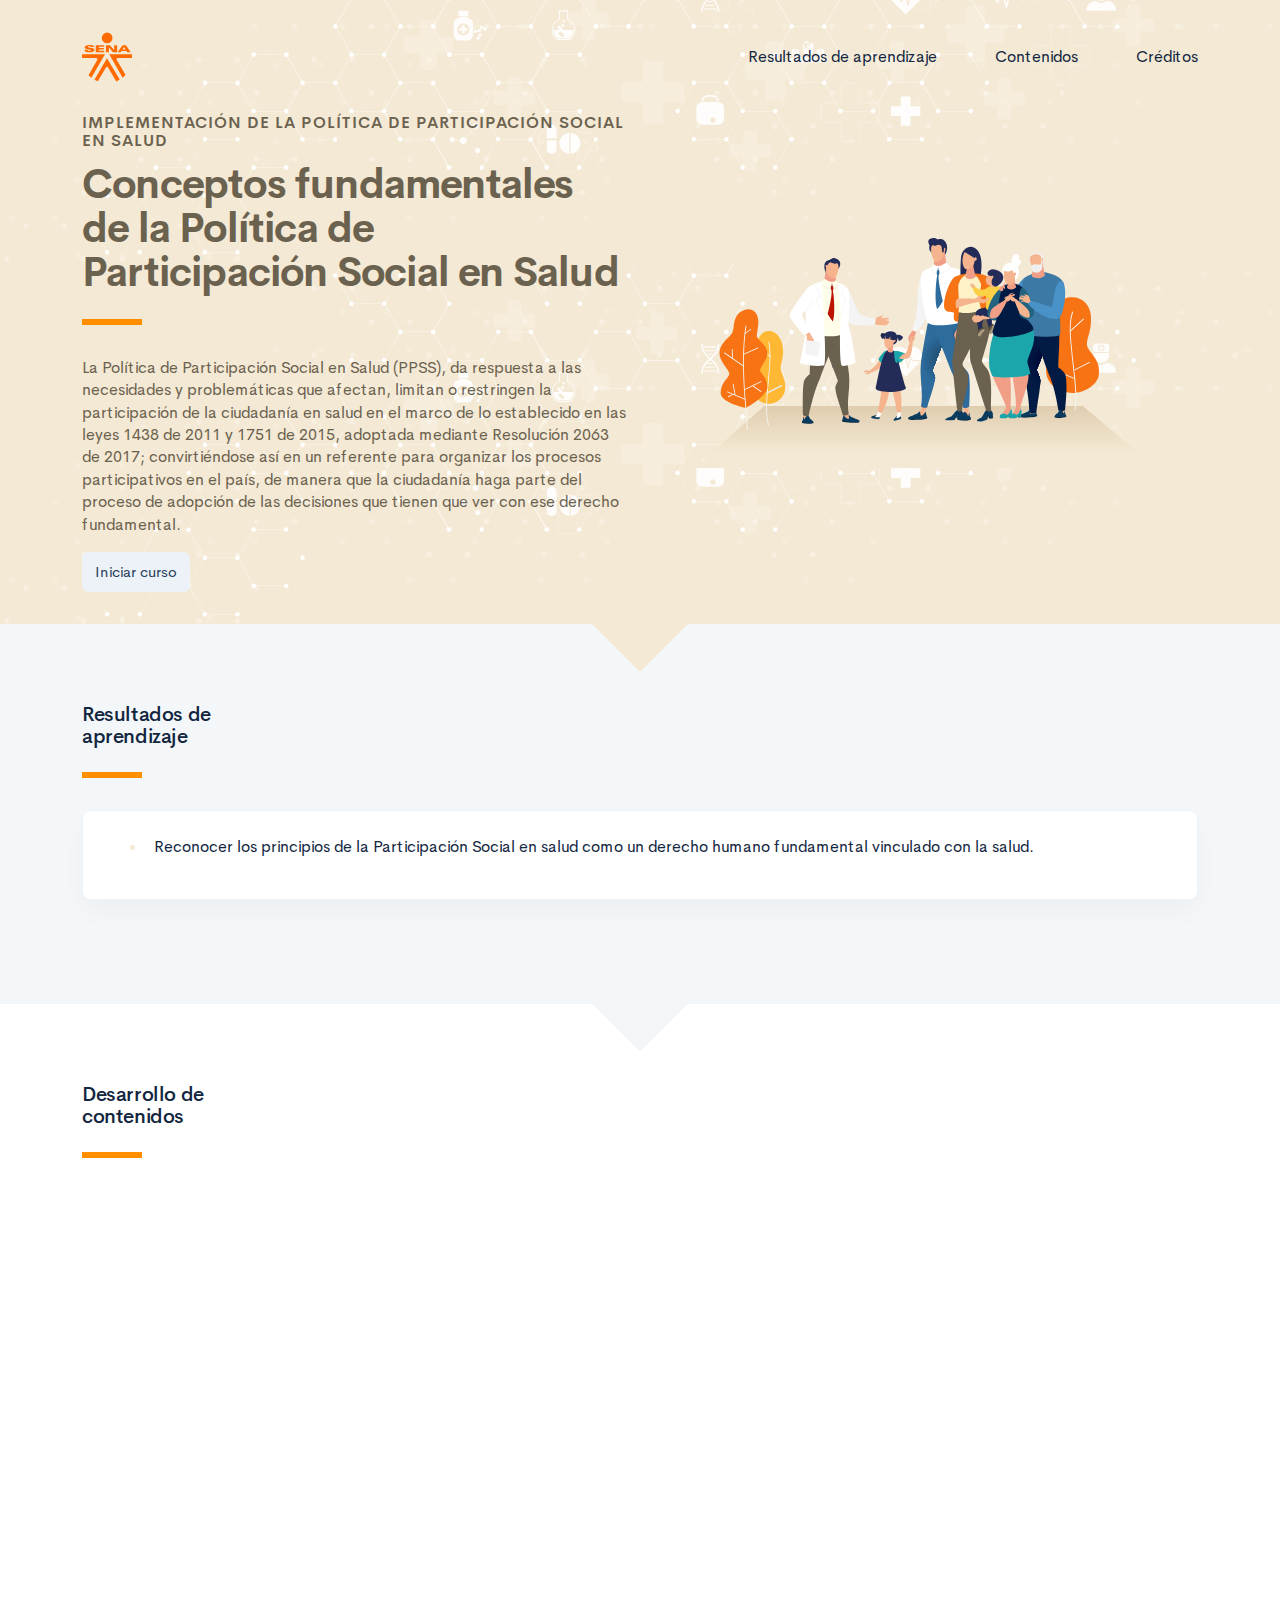
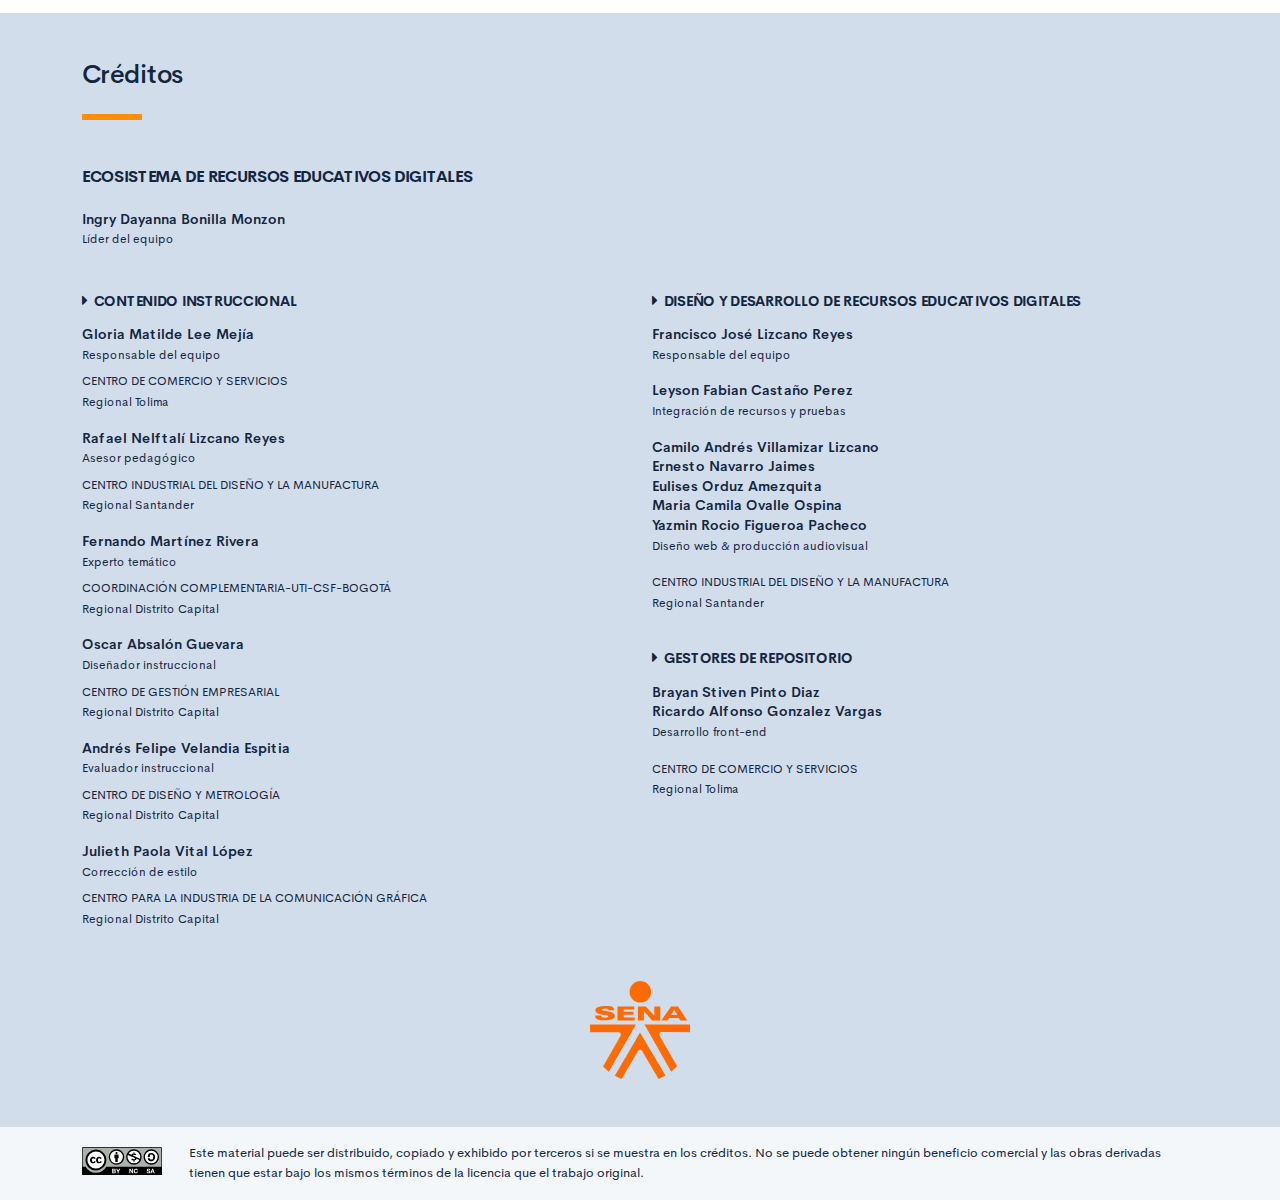
==== public/index.html @ 64b69bae "Se realiza el cargue completo del recurso" ====
<!DOCTYPE html>
<html lang="es">
    <head>
        <meta charset="UTF-8">
        <meta name="viewport" content="width=device-width, user-scalable=no, initial-scale=1.0, maximum-scale=1.0, minimum-scale=1.0">
        <title>Conceptos fundamentales de la Política de Participación Social en Salud</title>
        <meta meta name="description" content="La Política de Participación Social en Salud (PPSS), da respuesta a las necesidades y problemáticas que afectan, limitan o restringen la participación de la ciudadanía en salud en el marco de lo establecido en las leyes 1438 de 2011 y 1751 de 2015, adoptada mediante Resolución 2063 de 2017; convirtiéndose así en un referente para organizar los procesos participativos en el país, de manera que la ciudadanía haga parte del proceso de adopción de las decisiones que tienen que ver con ese derecho fundamental.">
        <link rel="icon" type="image/svg+xml" href="assets/images/logos/senaLogo.svg">
        <link rel="stylesheet" href="assets/fonts/feather/feather.css">
        <link rel="stylesheet" href="assets/fonts/fontawesome/css/font-awesome.css">
        <link href="assets/css/fancybox.css" rel="stylesheet">
        <link href="assets/css/animate.css" rel="stylesheet">
        <link rel="stylesheet" href="assets/css/main.css">
    </head>
    <body class="theme-dark page-header-textura" id="page-home">
        <header class="curso-presentacion page-header" id="CursoPresentacion">
            <div class="page-textura">
                <div class="container">
                    <div class="curso-topbar justify-content-center justify-content-md-between"><a class="curso-topbar__logo"><svg xmlns="http://www.w3.org/2000/svg" width="168.273" height="164.177" viewBox="0 0 168.273 164.177">
                                <path id="SENA_LOGO" data-name="SENA LOGO" d="M85.349,1a18.09,18.09,0,1,0,18.09,18.09h0A18.1,18.1,0,0,0,85.349,1ZM25.617,42.983a33.722,33.722,0,0,0-9.386,1.024,11.156,11.156,0,0,0-5.12,2.56A5.346,5.346,0,0,0,10.086,52.2c.683,1.707,2.56,2.9,4.608,3.584,4.437,1.536,9.386,1.877,13.994,2.731a5.1,5.1,0,0,1,2.389,1.024,1.369,1.369,0,0,1-.683,2.048,9.146,9.146,0,0,1-5.291.683A8.354,8.354,0,0,1,20.5,61.244a1.962,1.962,0,0,1-.853-2.389H9.233A7.663,7.663,0,0,0,10.6,63.463a7.59,7.59,0,0,0,4.267,2.389A28.541,28.541,0,0,0,23.4,66.876,52.426,52.426,0,0,0,35,66.023a11.043,11.043,0,0,0,5.8-2.9,5.358,5.358,0,0,0-1.365-8.533,21.267,21.267,0,0,0-5.8-2.048c-3.072-.683-5.973-1.024-9.045-1.536a9.114,9.114,0,0,1-3.072-.853,1.226,1.226,0,0,1,0-2.219,9.369,9.369,0,0,1,4.437-.683,10.554,10.554,0,0,1,4.608.853A1.877,1.877,0,0,1,31.59,49.81h9.9a5.669,5.669,0,0,0-1.195-3.584A8.875,8.875,0,0,0,35.515,43.5c-3.584-.341-6.827-.512-9.9-.512Zm21.333.683V67.217H75.792V62.1H57.531V57.489H73.744V52.54H57.531V48.786H75.109v-5.12Zm47.615,0H81.253V67.217H91.322V51.346l13.824,15.872h13.824V43.666H108.9v15.7Zm42.495,0L120.676,67.217h10.581l2.56-4.267H150.2l2.389,4.267h11.776l-15.53-23.551ZM142.35,49.3l5.12,8.533h-10.41ZM.7,74.044l.171,12.8L49,86.673c2.389.512,3.925,2.048,3.413,5.8l-29.7,51.711,9.557,9.045L78.01,74.044Zm91.646,0L137.4,152.89l9.9-8.874L117.433,92.3c-.512-3.584.853-5.291,3.413-5.8l48.127.171V74.044ZM84.837,87.185,42.512,159.546l11.264,5.461,28.159-47.615a4.283,4.283,0,0,1,2.9-1.195,4.681,4.681,0,0,1,3.072,1.195l28.159,47.786,11.605-5.973Z" transform="translate(-0.7 -1)" fill="#FF6B00" />
                            </svg>
                        </a><a class="curso-topbar__menubar collapsed btn-menu-responsive d-none" data-toggle="collapse" href="#curso-topbar__nav" aria-expanded="false"><span></span><span></span><span></span></a>
                        <nav class="curso-topbar__nav collapse show d-none d-md-block" id="curso-topbar__nav">
                            <ul class="curso-topbar__list">
                                <li class="curso-topbar__item"><a class="curso-topbar__link" href="#ResultadosAprendizaje"><span class="text-color-dark">Resultados de aprendizaje</span></a></li>
                                <li class="curso-topbar__item"><a class="curso-topbar__link" href="#IndiceTematico"><span class="text-color-dark">Contenidos</span></a></li>
                                <li class="curso-topbar__item"><a class="curso-topbar__link" href="#Creditos"><span class="text-color-dark">Créditos</span></a></li>
                            </ul>
                        </nav>
                    </div>
                    <!--include includes/page-home_header.pug                -->
                    <div class="curso-portada">
                        <div class="row align-items-center">
                            <div class="col-12 col-lg-6">
                                <h3 class="curso-subtitulo" id="curso-titulo-componente">Implementación de la Política de Participación Social en Salud</h3>
                                <h1 class="curso-titulo" id="curso-titulo-tema">Conceptos fundamentales de la Política de Participación Social en Salud</h1>
                                <div class="brand-line-primary"></div>
                                <p class="curso-descripcion">La Política de Participación Social en Salud (PPSS), da respuesta a las necesidades y problemáticas que afectan, limitan o restringen la participación de la ciudadanía en salud en el marco de lo establecido en las leyes 1438 de 2011 y 1751 de 2015, adoptada mediante Resolución 2063 de 2017; convirtiéndose así en un referente para organizar los procesos participativos en el país, de manera que la ciudadanía haga parte del proceso de adopción de las decisiones que tienen que ver con ese derecho fundamental.</p><a class="curso-btn-iniciar btn btn-light" href="main.html"><span>Iniciar curso</span></a>
                            </div>
                            <div class="col-12 col-lg-6 text-center">
                                <div class="d-none d-lg-block"><img class="curso-imagen" src="assets/images/header/header_media.svg" /></div>
                            </div>
                        </div>
                    </div>
                </div>
            </div>
        </header>
        <section class="curso-resultados section bg-base-light" id="ResultadosAprendizaje">
            <div class="container">
                <h2> Resultados de <br>aprendizaje</h2>
                <div class="brand-line-primary"></div>
                <div class="card resultado-item">
                    <div class="card-body">
                        <ul class="bg-color-dark">
                            <li> <span>Reconocer los principios de la Participación Social en salud como un derecho humano fundamental vinculado con la salud.</span></li>
                        </ul>
                    </div>
                </div>
            </div>
        </section>
        <section class="curso-indice-tematico section" id="IndiceTematico">
            <div class="container">
                <h2>Desarrollo de <br>contenidos</h2>
                <div class="brand-line-primary"></div>
                <div class="row justify-content-center">
                    <div class="col-12 col-sm-10">
                        <div class="card wow flipInX" data-wow-delay=".4s">
                            <div class="card-body">
                                <ul class="list-group list-group-flush list my-n3 nav-temas">
                                    <li class="list-group-item nav-tema-item">
                                        <div class="row align-items-center">
                                            <div class="col-auto">
                                                <div class="avatar avatar-sm"><span class="nav-tema-item__icon avatar-title font-size-lg bg-secondary-soft rounded-circle text-primary font-weight-bold"> <i class="fa fa-play"></i></span></div>
                                            </div>
                                            <div class="col ml-n2"><span class="nav-tema-item__titulo"> <a href="main.html#page/introduccion/">Introducción</a></span></div>
                                            <div class="col-auto"> <a class="btn btn-light nav-tema-item__btn" href="main.html#page/introduccion/">Ver más</a></div>
                                        </div>
                                    </li>
                                    <li class="list-group-item nav-tema-item">
                                        <div class="row align-items-center">
                                            <div class="col-auto">
                                                <div class="avatar avatar-sm"><span class="nav-tema-item__icon avatar-title font-size-lg bg-secondary-soft rounded-circle text-primary font-weight-bold">2</span></div>
                                            </div>
                                            <div class="col ml-n2"><span class="nav-tema-item__titulo"> <a href="main.html#page/antecedentes/">Antecedentes</a></span></div>
                                            <div class="col-auto"> <a class="btn btn-light nav-tema-item__btn" href="main.html#page/antecedentes/">Ver más</a></div>
                                        </div>
                                    </li>
                                    <li class="list-group-item nav-tema-item">
                                        <div class="row align-items-center">
                                            <div class="col-auto">
                                                <div class="avatar avatar-sm"><span class="nav-tema-item__icon avatar-title font-size-lg bg-secondary-soft rounded-circle text-primary font-weight-bold">3</span></div>
                                            </div>
                                            <div class="col ml-n2"><span class="nav-tema-item__titulo"> <a href="main.html#page/normatividad/">Normatividad</a></span></div>
                                            <div class="col-auto"> <a class="btn btn-light nav-tema-item__btn" href="main.html#page/normatividad/">Ver más</a></div>
                                        </div>
                                    </li>
                                    <li class="list-group-item nav-tema-item">
                                        <div class="row align-items-center">
                                            <div class="col-auto">
                                                <div class="avatar avatar-sm"><span class="nav-tema-item__icon avatar-title font-size-lg bg-secondary-soft rounded-circle text-primary font-weight-bold">4</span></div>
                                            </div>
                                            <div class="col ml-n2"><span class="nav-tema-item__titulo"> <a href="main.html#page/marcoestrategico/">Marco estratégico</a></span></div>
                                            <div class="col-auto"> <a class="btn btn-light nav-tema-item__btn" href="main.html#page/marcoestrategico/">Ver más</a></div>
                                        </div>
                                    </li>
                                </ul>
                            </div>
                        </div>
                    </div>
                </div>
            </div>
        </section>
        <footer class="footer" id="Creditos">
            <div class="container">
                <h1>Créditos </h1>
                <div class="brand-line-primary"></div>
                <div class="row">
                    <div class="col-12 col-md-5">
                        <h3 class="footer-subtitulo mb-4">ECOSISTEMA DE RECURSOS EDUCATIVOS DIGITALES </h3>
                        <p class="footer-texto mb-2"><strong>Ingry Dayanna Bonilla Monzon </strong><br /> <span class="text-small">Líder del equipo</span></p>
                    </div>
                </div>
                <div class="row mt-5">
                    <div class="col-12 col-md-6">
                        <h4 class="footer-subtitulo-2 mt-0">
                            <div class="fa fa-caret-right mr-2"></div>Contenido Instruccional
                        </h4>
                        <p class="footer-texto mb-2"><strong>Gloria Matilde Lee Mejía </strong><br /> <span class="text-small">Responsable del equipo</span></p>
                        <p class="footer-texto"><span class="text-small text-uppercase">Centro de Comercio y Servicios</span><br /><span class="text-small">Regional Tolima</span></p>
                        <p class="footer-texto mb-2"><strong>Rafael Nelftalí Lizcano Reyes</strong><br /> <span class="text-small">Asesor pedagógico<br /></span></p>
                        <p class="footer-texto"><span class="text-small text-uppercase">CENTRO INDUSTRIAL DEL DISEÑO Y LA MANUFACTURA </span><br /><span class="text-small">Regional Santander </span></p>
                        <p class="footer-texto mb-2"><strong>Fernando Martínez Rivera</strong><br /><span class="text-small">Experto temático<br /></span></p>
                        <p class="footer-texto"><span class="text-small text-uppercase">Coordinación Complementaria-UTI-CSF-Bogotá</span><br /><span class="text-small">Regional Distrito Capital</span></p>
                        <p class="footer-texto mb-2"><strong>Oscar Absalón Guevara</strong><br /> <span class="text-small">Diseñador instruccional<br /></span></p>
                        <p class="footer-texto"><span class="text-small text-uppercase">Centro de Gestión Empresarial</span><br /><span class="text-small">Regional Distrito Capital</span></p>
                        <p class="footer-texto mb-2"><strong>Andrés Felipe Velandia Espitia</strong><br /> <span class="text-small">Evaluador instruccional<br /></span></p>
                        <p class="footer-texto"><span class="text-small text-uppercase">Centro de Diseño y Metrología</span><br /><span class="text-small">Regional Distrito Capital</span></p>
                        <p class="footer-texto mb-2"><strong>Julieth Paola Vital López</strong><br /> <span class="text-small">Corrección de estilo<br /></span></p>
                        <p class="footer-texto"><span class="text-small text-uppercase">Centro para la Industria de la Comunicación Gráfica</span><br /><span class="text-small">Regional Distrito Capital </span></p>
                    </div>
                    <div class="col-12 col-md-6">
                        <h4 class="footer-subtitulo-2 mt-0">
                            <div class="fa fa-caret-right mr-2"></div>Diseño y desarrollo de recursos educativos digitales
                        </h4>
                        <p class="footer-texto"><strong>Francisco José Lizcano Reyes </strong><br /> <span class="text-small">Responsable del equipo<br /></span></p>
                        <p class="footer-texto"><strong>Leyson Fabian Castaño Perez</strong><br /> <span class="text-small">Integración de recursos y pruebas<br /></span></p>
                        <p class="footer-texto"> <strong>Camilo Andrés Villamizar Lizcano</strong><br />
                            <strong>Ernesto Navarro Jaimes</strong><br />
                            <strong>Eulises Orduz Amezquita</strong><br />
                            <strong>Maria Camila Ovalle Ospina </strong><br />
                            <strong>Yazmin Rocio Figueroa Pacheco</strong><br /><span class="text-small">Diseño web & producción audiovisual<br /></span></p>
                        <p class="footer-texto"><span class="text-small text-uppercase">CENTRO INDUSTRIAL DEL DISEÑO Y LA MANUFACTURA </span><br /><span class="text-small">Regional Santander</span></p>
                        <h4 class="footer-subtitulo-2 mt-5">
                            <div class="fa fa-caret-right mr-2"></div>Gestores de repositorio
                        </h4>
                        <p class="footer-texto"><strong>Brayan Stiven Pinto Diaz </strong><br />
                            <strong>Ricardo Alfonso Gonzalez Vargas </strong><br /> <span class="text-small">Desarrollo front-end<br /></span></p>
                        <p class="footer-texto"><span class="text-small text-uppercase">Centro de comercio y servicios </span><br /><span class="text-small">Regional Tolima</span></p>
                    </div>
                </div>
                <div class="row justify-content-center align-items-center mt-5"><img src="assets/images/logos/senaLogo.svg" style="max-width:100px" /></div>
            </div>
        </footer>
        <section id="cc">
            <div class="container">
                <div class="d-flex flex-column flex-sm-row"><span class="pr-3"><i class="icon cc"></i></span><span>Este material puede ser distribuido, copiado y exhibido por terceros si se muestra en los créditos. No se puede obtener ningún beneficio comercial y las obras derivadas tienen que estar bajo los mismos términos de la licencia que el trabajo original.</span></div>
            </div>
        </section>
        <script src="assets/js/vendor.js"></script>
        <script src="assets/js/global.js"> </script>
        <script src="assets/js/pages.js"></script>
    </body>
</html>
---- public/assets/fonts/feather/feather.css ----
@font-face {
  font-family: 'Feather';
  src:
    url('fonts/Feather.ttf?sdxovp') format('truetype'),
    url('fonts/Feather.woff?sdxovp') format('woff'),
    url('fonts/Feather.svg?sdxovp#Feather') format('svg');
  font-weight: normal;
  font-style: normal;
}

.fe {
  /* use !important to prevent issues with browser extensions that change fonts */
  font-family: 'Feather' !important;
  speak: none;
  font-style: normal;
  font-weight: normal;
  font-variant: normal;
  text-transform: none;
  line-height: 1;

  /* Better Font Rendering =========== */
  -webkit-font-smoothing: antialiased;
  -moz-osx-font-smoothing: grayscale;
}

.fe-activity:before {
  content: "\e900";
}
.fe-airplay:before {
  content: "\e901";
}
.fe-alert-circle:before {
  content: "\e902";
}
.fe-alert-octagon:before {
  content: "\e903";
}
.fe-alert-triangle:before {
  content: "\e904";
}
.fe-align-center:before {
  content: "\e905";
}
.fe-align-justify:before {
  content: "\e906";
}
.fe-align-left:before {
  content: "\e907";
}
.fe-align-right:before {
  content: "\e908";
}
.fe-anchor:before {
  content: "\e909";
}
.fe-aperture:before {
  content: "\e90a";
}
.fe-archive:before {
  content: "\e90b";
}
.fe-arrow-down:before {
  content: "\e90c";
}
.fe-arrow-down-circle:before {
  content: "\e90d";
}
.fe-arrow-down-left:before {
  content: "\e90e";
}
.fe-arrow-down-right:before {
  content: "\e90f";
}
.fe-arrow-left:before {
  content: "\e910";
}
.fe-arrow-left-circle:before {
  content: "\e911";
}
.fe-arrow-right:before {
  content: "\e912";
}
.fe-arrow-right-circle:before {
  content: "\e913";
}
.fe-arrow-up:before {
  content: "\e914";
}
.fe-arrow-up-circle:before {
  content: "\e915";
}
.fe-arrow-up-left:before {
  content: "\e916";
}
.fe-arrow-up-right:before {
  content: "\e917";
}
.fe-at-sign:before {
  content: "\e918";
}
.fe-award:before {
  content: "\e919";
}
.fe-bar-chart:before {
  content: "\e91a";
}
.fe-bar-chart-2:before {
  content: "\e91b";
}
.fe-battery:before {
  content: "\e91c";
}
.fe-battery-charging:before {
  content: "\e91d";
}
.fe-bell:before {
  content: "\e91e";
}
.fe-bell-off:before {
  content: "\e91f";
}
.fe-bluetooth:before {
  content: "\e920";
}
.fe-bold:before {
  content: "\e921";
}
.fe-book:before {
  content: "\e922";
}
.fe-book-open:before {
  content: "\e923";
}
.fe-bookmark:before {
  content: "\e924";
}
.fe-box:before {
  content: "\e925";
}
.fe-briefcase:before {
  content: "\e926";
}
.fe-calendar:before {
  content: "\e927";
}
.fe-camera:before {
  content: "\e928";
}
.fe-camera-off:before {
  content: "\e929";
}
.fe-cast:before {
  content: "\e92a";
}
.fe-check:before {
  content: "\e92b";
}
.fe-check-circle:before {
  content: "\e92c";
}
.fe-check-square:before {
  content: "\e92d";
}
.fe-chevron-down:before {
  content: "\e92e";
}
.fe-chevron-left:before {
  content: "\e92f";
}
.fe-chevron-right:before {
  content: "\e930";
}
.fe-chevron-up:before {
  content: "\e931";
}
.fe-chevrons-down:before {
  content: "\e932";
}
.fe-chevrons-left:before {
  content: "\e933";
}
.fe-chevrons-right:before {
  content: "\e934";
}
.fe-chevrons-up:before {
  content: "\e935";
}
.fe-chrome:before {
  content: "\e936";
}
.fe-circle:before {
  content: "\e937";
}
.fe-clipboard:before {
  content: "\e938";
}
.fe-clock:before {
  content: "\e939";
}
.fe-cloud:before {
  content: "\e93a";
}
.fe-cloud-drizzle:before {
  content: "\e93b";
}
.fe-cloud-lightning:before {
  content: "\e93c";
}
.fe-cloud-off:before {
  content: "\e93d";
}
.fe-cloud-rain:before {
  content: "\e93e";
}
.fe-cloud-snow:before {
  content: "\e93f";
}
.fe-code:before {
  content: "\e940";
}
.fe-codepen:before {
  content: "\e941";
}
.fe-command:before {
  content: "\e942";
}
.fe-compass:before {
  content: "\e943";
}
.fe-copy:before {
  content: "\e944";
}
.fe-corner-down-left:before {
  content: "\e945";
}
.fe-corner-down-right:before {
  content: "\e946";
}
.fe-corner-left-down:before {
  content: "\e947";
}
.fe-corner-left-up:before {
  content: "\e948";
}
.fe-corner-right-down:before {
  content: "\e949";
}
.fe-corner-right-up:before {
  content: "\e94a";
}
.fe-corner-up-left:before {
  content: "\e94b";
}
.fe-corner-up-right:before {
  content: "\e94c";
}
.fe-cpu:before {
  content: "\e94d";
}
.fe-credit-card:before {
  content: "\e94e";
}
.fe-crop:before {
  content: "\e94f";
}
.fe-crosshair:before {
  content: "\e950";
}
.fe-database:before {
  content: "\e951";
}
.fe-delete:before {
  content: "\e952";
}
.fe-disc:before {
  content: "\e953";
}
.fe-dollar-sign:before {
  content: "\e954";
}
.fe-download:before {
  content: "\e955";
}
.fe-download-cloud:before {
  content: "\e956";
}
.fe-droplet:before {
  content: "\e957";
}
.fe-edit:before {
  content: "\e958";
}
.fe-edit-2:before {
  content: "\e959";
}
.fe-edit-3:before {
  content: "\e95a";
}
.fe-external-link:before {
  content: "\e95b";
}
.fe-eye:before {
  content: "\e95c";
}
.fe-eye-off:before {
  content: "\e95d";
}
.fe-facebook:before {
  content: "\e95e";
}
.fe-fast-forward:before {
  content: "\e95f";
}
.fe-feather:before {
  content: "\e960";
}
.fe-file:before {
  content: "\e961";
}
.fe-file-minus:before {
  content: "\e962";
}
.fe-file-plus:before {
  content: "\e963";
}
.fe-file-text:before {
  content: "\e964";
}
.fe-film:before {
  content: "\e965";
}
.fe-filter:before {
  content: "\e966";
}
.fe-flag:before {
  content: "\e967";
}
.fe-folder:before {
  content: "\e968";
}
.fe-folder-minus:before {
  content: "\e969";
}
.fe-folder-plus:before {
  content: "\e96a";
}
.fe-gift:before {
  content: "\e96b";
}
.fe-git-branch:before {
  content: "\e96c";
}
.fe-git-commit:before {
  content: "\e96d";
}
.fe-git-merge:before {
  content: "\e96e";
}
.fe-git-pull-request:before {
  content: "\e96f";
}
.fe-github:before {
  content: "\e970";
}
.fe-gitlab:before {
  content: "\e971";
}
.fe-globe:before {
  content: "\e972";
}
.fe-grid:before {
  content: "\e973";
}
.fe-hard-drive:before {
  content: "\e974";
}
.fe-hash:before {
  content: "\e975";
}
.fe-headphones:before {
  content: "\e976";
}
.fe-heart:before {
  content: "\e977";
}
.fe-help-circle:before {
  content: "\e978";
}
.fe-home:before {
  content: "\e979";
}
.fe-image:before {
  content: "\e97a";
}
.fe-inbox:before {
  content: "\e97b";
}
.fe-info:before {
  content: "\e97c";
}
.fe-instagram:before {
  content: "\e97d";
}
.fe-italic:before {
  content: "\e97e";
}
.fe-layers:before {
  content: "\e97f";
}
.fe-layout:before {
  content: "\e980";
}
.fe-life-buoy:before {
  content: "\e981";
}
.fe-link:before {
  content: "\e982";
}
.fe-link-2:before {
  content: "\e983";
}
.fe-linkedin:before {
  content: "\e984";
}
.fe-list:before {
  content: "\e985";
}
.fe-loader:before {
  content: "\e986";
}
.fe-lock:before {
  content: "\e987";
}
.fe-log-in:before {
  content: "\e988";
}
.fe-log-out:before {
  content: "\e989";
}
.fe-mail:before {
  content: "\e98a";
}
.fe-map:before {
  content: "\e98b";
}
.fe-map-pin:before {
  content: "\e98c";
}
.fe-maximize:before {
  content: "\e98d";
}
.fe-maximize-2:before {
  content: "\e98e";
}
.fe-menu:before {
  content: "\e98f";
}
.fe-message-circle:before {
  content: "\e990";
}
.fe-message-square:before {
  content: "\e991";
}
.fe-mic:before {
  content: "\e992";
}
.fe-mic-off:before {
  content: "\e993";
}
.fe-minimize:before {
  content: "\e994";
}
.fe-minimize-2:before {
  content: "\e995";
}
.fe-minus:before {
  content: "\e996";
}
.fe-minus-circle:before {
  content: "\e997";
}
.fe-minus-square:before {
  content: "\e998";
}
.fe-monitor:before {
  content: "\e999";
}
.fe-moon:before {
  content: "\e99a";
}
.fe-more-horizontal:before {
  content: "\e99b";
}
.fe-more-vertical:before {
  content: "\e99c";
}
.fe-move:before {
  content: "\e99d";
}
.fe-music:before {
  content: "\e99e";
}
.fe-navigation:before {
  content: "\e99f";
}
.fe-navigation-2:before {
  content: "\e9a0";
}
.fe-octagon:before {
  content: "\e9a1";
}
.fe-package:before {
  content: "\e9a2";
}
.fe-paperclip:before {
  content: "\e9a3";
}
.fe-pause:before {
  content: "\e9a4";
}
.fe-pause-circle:before {
  content: "\e9a5";
}
.fe-percent:before {
  content: "\e9a6";
}
.fe-phone:before {
  content: "\e9a7";
}
.fe-phone-call:before {
  content: "\e9a8";
}
.fe-phone-forwarded:before {
  content: "\e9a9";
}
.fe-phone-incoming:before {
  content: "\e9aa";
}
.fe-phone-missed:before {
  content: "\e9ab";
}
.fe-phone-off:before {
  content: "\e9ac";
}
.fe-phone-outgoing:before {
  content: "\e9ad";
}
.fe-pie-chart:before {
  content: "\e9ae";
}
.fe-play:before {
  content: "\e9af";
}
.fe-play-circle:before {
  content: "\e9b0";
}
.fe-plus:before {
  content: "\e9b1";
}
.fe-plus-circle:before {
  content: "\e9b2";
}
.fe-plus-square:before {
  content: "\e9b3";
}
.fe-pocket:before {
  content: "\e9b4";
}
.fe-power:before {
  content: "\e9b5";
}
.fe-printer:before {
  content: "\e9b6";
}
.fe-radio:before {
  content: "\e9b7";
}
.fe-refresh-ccw:before {
  content: "\e9b8";
}
.fe-refresh-cw:before {
  content: "\e9b9";
}
.fe-repeat:before {
  content: "\e9ba";
}
.fe-rewind:before {
  content: "\e9bb";
}
.fe-rotate-ccw:before {
  content: "\e9bc";
}
.fe-rotate-cw:before {
  content: "\e9bd";
}
.fe-rss:before {
  content: "\e9be";
}
.fe-save:before {
  content: "\e9bf";
}
.fe-scissors:before {
  content: "\e9c0";
}
.fe-search:before {
  content: "\e9c1";
}
.fe-send:before {
  content: "\e9c2";
}
.fe-server:before {
  content: "\e9c3";
}
.fe-settings:before {
  content: "\e9c4";
}
.fe-share:before {
  content: "\e9c5";
}
.fe-share-2:before {
  content: "\e9c6";
}
.fe-shield:before {
  content: "\e9c7";
}
.fe-shield-off:before {
  content: "\e9c8";
}
.fe-shopping-bag:before {
  content: "\e9c9";
}
.fe-shopping-cart:before {
  content: "\e9ca";
}
.fe-shuffle:before {
  content: "\e9cb";
}
.fe-sidebar:before {
  content: "\e9cc";
}
.fe-skip-back:before {
  content: "\e9cd";
}
.fe-skip-forward:before {
  content: "\e9ce";
}
.fe-slack:before {
  content: "\e9cf";
}
.fe-slash:before {
  content: "\e9d0";
}
.fe-sliders:before {
  content: "\e9d1";
}
.fe-smartphone:before {
  content: "\e9d2";
}
.fe-speaker:before {
  content: "\e9d3";
}
.fe-square:before {
  content: "\e9d4";
}
.fe-star:before {
  content: "\e9d5";
}
.fe-stop-circle:before {
  content: "\e9d6";
}
.fe-sun:before {
  content: "\e9d7";
}
.fe-sunrise:before {
  content: "\e9d8";
}
.fe-sunset:before {
  content: "\e9d9";
}
.fe-tablet:before {
  content: "\e9da";
}
.fe-tag:before {
  content: "\e9db";
}
.fe-target:before {
  content: "\e9dc";
}
.fe-terminal:before {
  content: "\e9dd";
}
.fe-thermometer:before {
  content: "\e9de";
}
.fe-thumbs-down:before {
  content: "\e9df";
}
.fe-thumbs-up:before {
  content: "\e9e0";
}
.fe-toggle-left:before {
  content: "\e9e1";
}
.fe-toggle-right:before {
  content: "\e9e2";
}
.fe-trash:before {
  content: "\e9e3";
}
.fe-trash-2:before {
  content: "\e9e4";
}
.fe-trending-down:before {
  content: "\e9e5";
}
.fe-trending-up:before {
  content: "\e9e6";
}
.fe-triangle:before {
  content: "\e9e7";
}
.fe-truck:before {
  content: "\e9e8";
}
.fe-tv:before {
  content: "\e9e9";
}
.fe-twitter:before {
  content: "\e9ea";
}
.fe-type:before {
  content: "\e9eb";
}
.fe-umbrella:before {
  content: "\e9ec";
}
.fe-underline:before {
  content: "\e9ed";
}
.fe-unlock:before {
  content: "\e9ee";
}
.fe-upload:before {
  content: "\e9ef";
}
.fe-upload-cloud:before {
  content: "\e9f0";
}
.fe-user:before {
  content: "\e9f1";
}
.fe-user-check:before {
  content: "\e9f2";
}
.fe-user-minus:before {
  content: "\e9f3";
}
.fe-user-plus:before {
  content: "\e9f4";
}
.fe-user-x:before {
  content: "\e9f5";
}
.fe-users:before {
  content: "\e9f6";
}
.fe-video:before {
  content: "\e9f7";
}
.fe-video-off:before {
  content: "\e9f8";
}
.fe-voicemail:before {
  content: "\e9f9";
}
.fe-volume:before {
  content: "\e9fa";
}
.fe-volume-1:before {
  content: "\e9fb";
}
.fe-volume-2:before {
  content: "\e9fc";
}
.fe-volume-x:before {
  content: "\e9fd";
}
.fe-watch:before {
  content: "\e9fe";
}
.fe-wifi:before {
  content: "\e9ff";
}
.fe-wifi-off:before {
  content: "\ea00";
}
.fe-wind:before {
  content: "\ea01";
}
.fe-x:before {
  content: "\ea02";
}
.fe-x-circle:before {
  content: "\ea03";
}
.fe-x-square:before {
  content: "\ea04";
}
.fe-youtube:before {
  content: "\ea05";
}
.fe-zap:before {
  content: "\ea06";
}
.fe-zap-off:before {
  content: "\ea07";
}
.fe-zoom-in:before {
  content: "\ea08";
}
.fe-zoom-out:before {
  content: "\ea09";
}
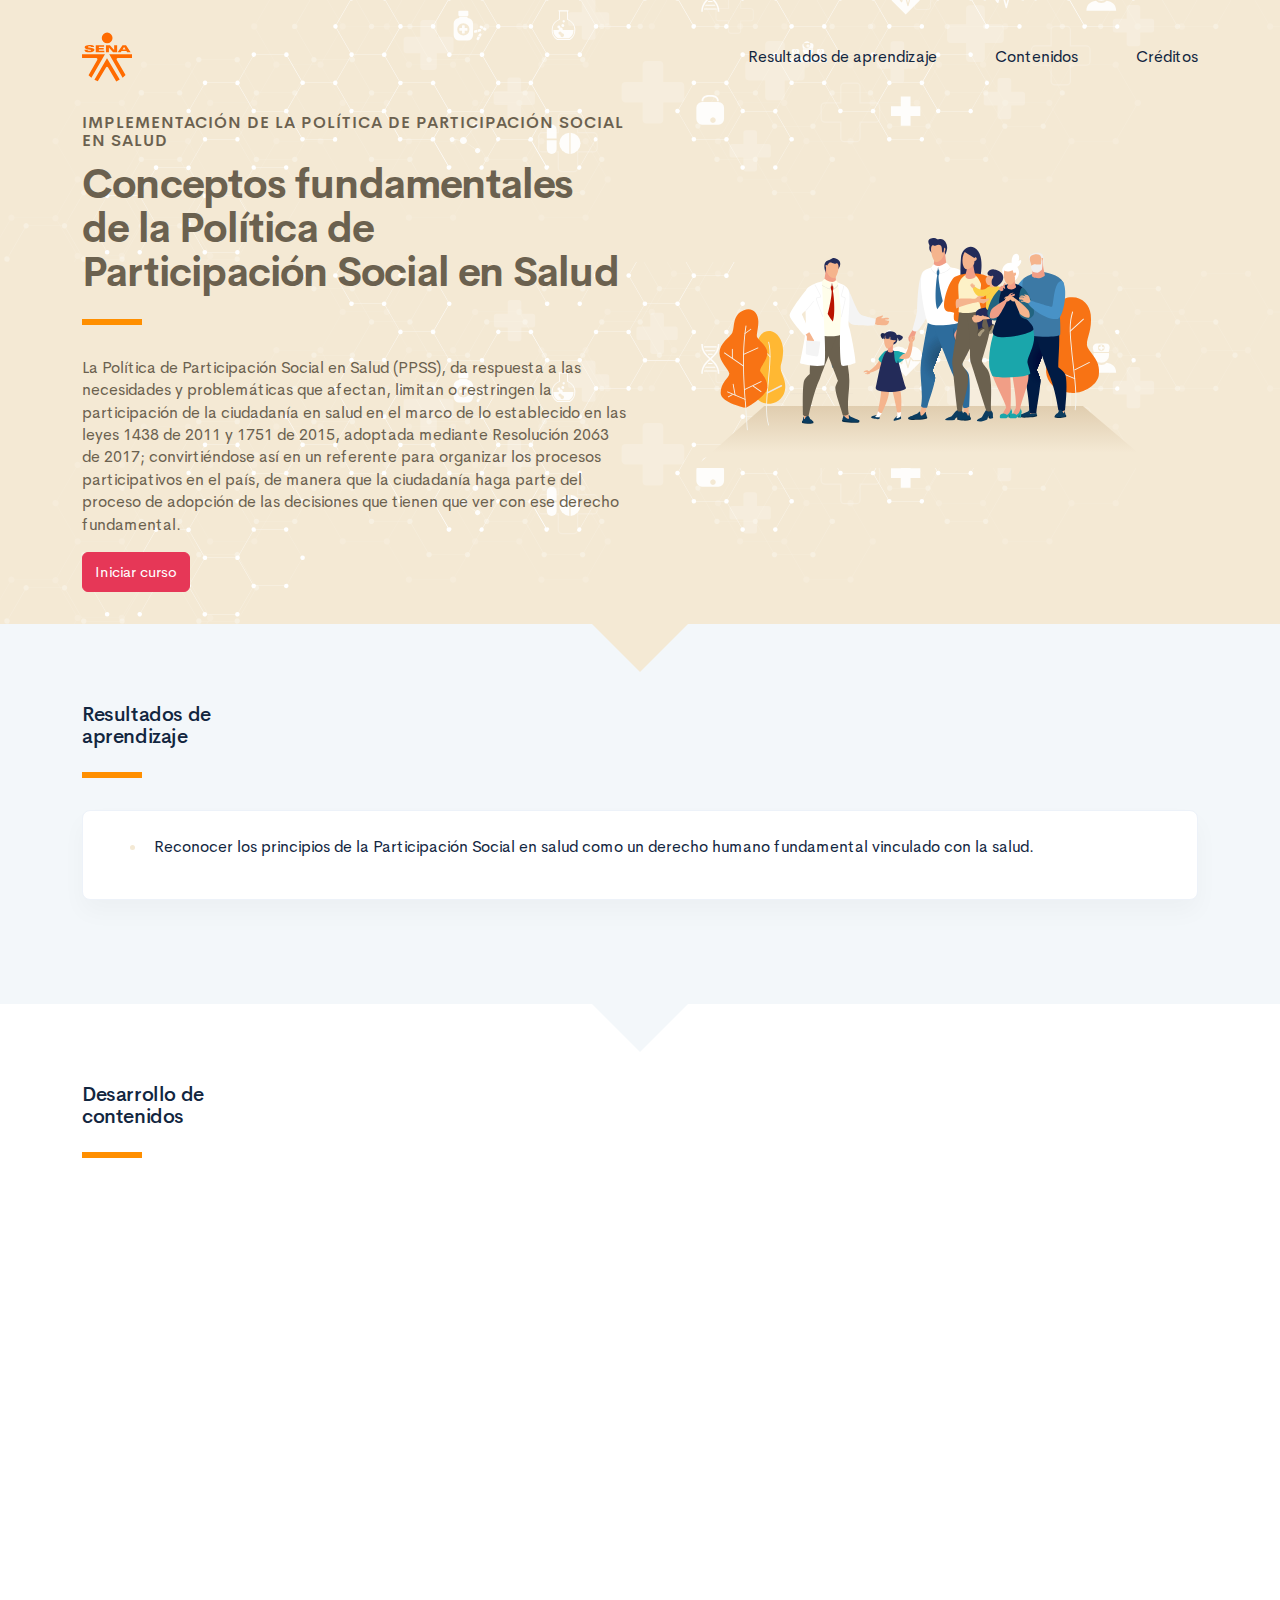
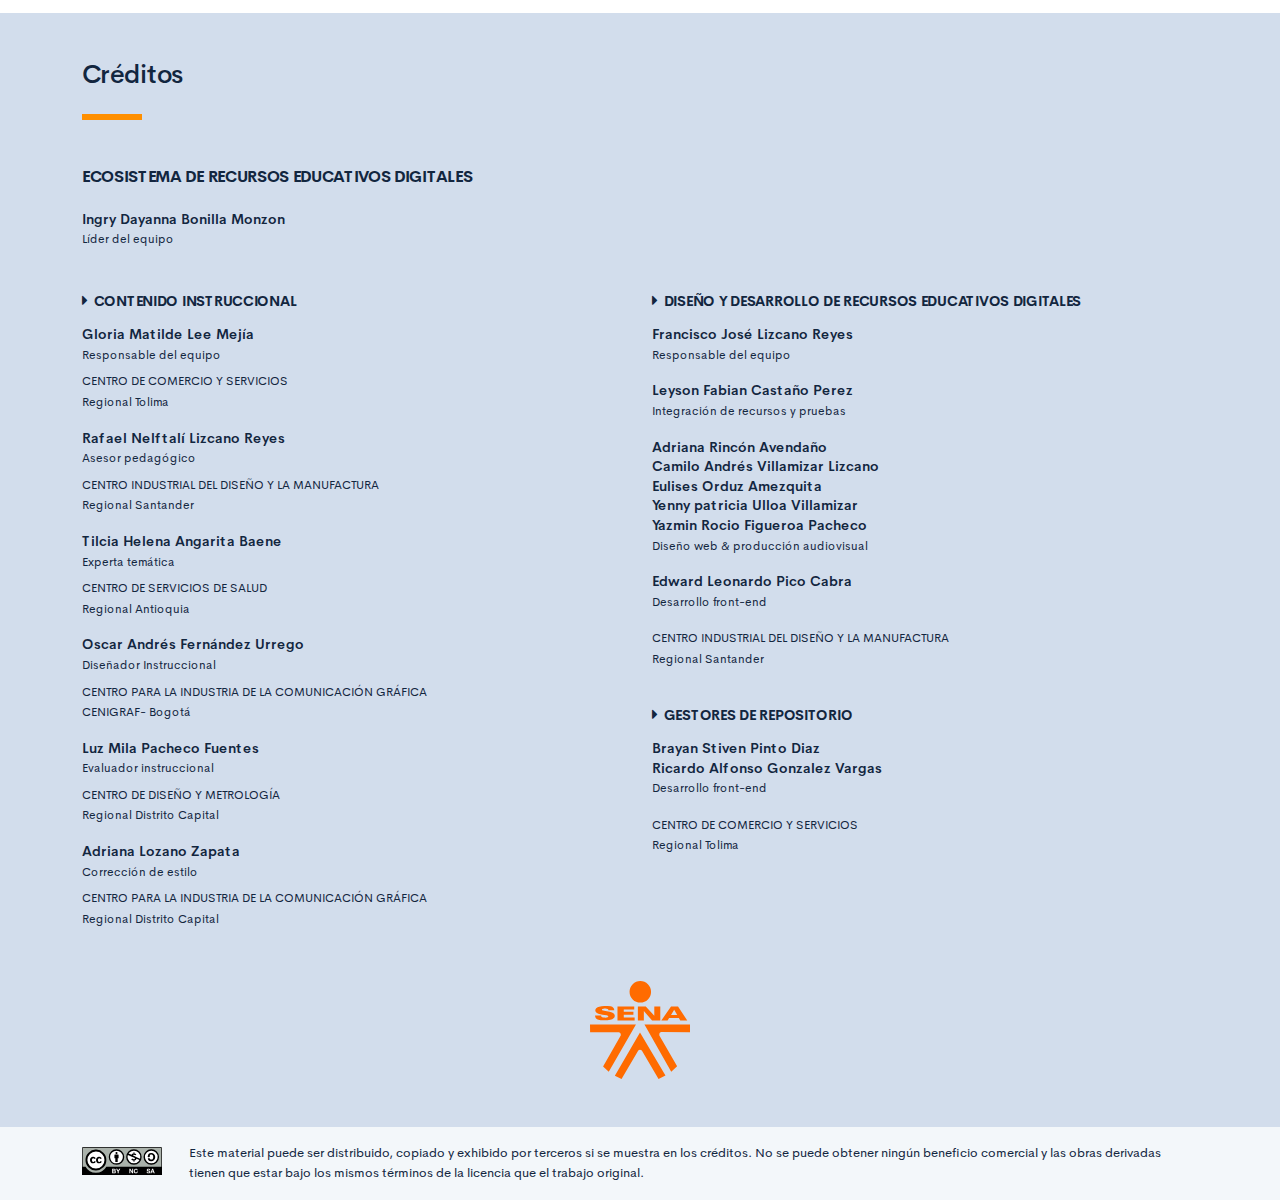
==== commit b2469e25: "Ajuste introduccion y creditos" ====
--- a/public/index.html
+++ b/public/index.html
@@ -35,7 +35,7 @@
                                 <h3 class="curso-subtitulo" id="curso-titulo-componente">Implementación de la Política de Participación Social en Salud</h3>
                                 <h1 class="curso-titulo" id="curso-titulo-tema">Conceptos fundamentales de la Política de Participación Social en Salud</h1>
                                 <div class="brand-line-primary"></div>
-                                <p class="curso-descripcion">La Política de Participación Social en Salud (PPSS), da respuesta a las necesidades y problemáticas que afectan, limitan o restringen la participación de la ciudadanía en salud en el marco de lo establecido en las leyes 1438 de 2011 y 1751 de 2015, adoptada mediante Resolución 2063 de 2017; convirtiéndose así en un referente para organizar los procesos participativos en el país, de manera que la ciudadanía haga parte del proceso de adopción de las decisiones que tienen que ver con ese derecho fundamental.</p><a class="curso-btn-iniciar btn btn-light" href="main.html"><span>Iniciar curso</span></a>
+                                <p class="curso-descripcion">La Política de Participación Social en Salud (PPSS), da respuesta a las necesidades y problemáticas que afectan, limitan o restringen la participación de la ciudadanía en salud en el marco de lo establecido en las leyes 1438 de 2011 y 1751 de 2015, adoptada mediante Resolución 2063 de 2017; convirtiéndose así en un referente para organizar los procesos participativos en el país, de manera que la ciudadanía haga parte del proceso de adopción de las decisiones que tienen que ver con ese derecho fundamental.</p><a class="curso-btn-iniciar btn btn-danger" href="main.html"><span>Iniciar curso</span></a>
                             </div>
                             <div class="col-12 col-lg-6 text-center">
                                 <div class="d-none d-lg-block"><img class="curso-imagen" src="assets/images/header/header_media.svg" /></div>
@@ -70,7 +70,7 @@
                                     <li class="list-group-item nav-tema-item">
                                         <div class="row align-items-center">
                                             <div class="col-auto">
-                                                <div class="avatar avatar-sm"><span class="nav-tema-item__icon avatar-title font-size-lg bg-secondary-soft rounded-circle text-primary font-weight-bold"> <i class="fa fa-play"></i></span></div>
+                                                <div class="avatar avatar-sm"><span class="nav-tema-item__icon avatar-title font-size-lg bg-secondary-soft rounded-circle text-primary font-weight-bold">1</span></div>
                                             </div>
                                             <div class="col ml-n2"><span class="nav-tema-item__titulo"> <a href="main.html#page/introduccion/">Introducción</a></span></div>
                                             <div class="col-auto"> <a class="btn btn-light nav-tema-item__btn" href="main.html#page/introduccion/">Ver más</a></div>
@@ -129,13 +129,13 @@
                         <p class="footer-texto"><span class="text-small text-uppercase">Centro de Comercio y Servicios</span><br /><span class="text-small">Regional Tolima</span></p>
                         <p class="footer-texto mb-2"><strong>Rafael Nelftalí Lizcano Reyes</strong><br /> <span class="text-small">Asesor pedagógico<br /></span></p>
                         <p class="footer-texto"><span class="text-small text-uppercase">CENTRO INDUSTRIAL DEL DISEÑO Y LA MANUFACTURA </span><br /><span class="text-small">Regional Santander </span></p>
-                        <p class="footer-texto mb-2"><strong>Fernando Martínez Rivera</strong><br /><span class="text-small">Experto temático<br /></span></p>
-                        <p class="footer-texto"><span class="text-small text-uppercase">Coordinación Complementaria-UTI-CSF-Bogotá</span><br /><span class="text-small">Regional Distrito Capital</span></p>
-                        <p class="footer-texto mb-2"><strong>Oscar Absalón Guevara</strong><br /> <span class="text-small">Diseñador instruccional<br /></span></p>
-                        <p class="footer-texto"><span class="text-small text-uppercase">Centro de Gestión Empresarial</span><br /><span class="text-small">Regional Distrito Capital</span></p>
-                        <p class="footer-texto mb-2"><strong>Andrés Felipe Velandia Espitia</strong><br /> <span class="text-small">Evaluador instruccional<br /></span></p>
+                        <p class="footer-texto mb-2"><strong>Tilcia Helena Angarita Baene</strong><br /><span class="text-small">Experta temática<br /></span></p>
+                        <p class="footer-texto"><span class="text-small text-uppercase">Centro de servicios de salud</span><br /><span class="text-small">Regional Antioquia</span></p>
+                        <p class="footer-texto mb-2"><strong>Oscar Andrés Fernández Urrego</strong><br /> <span class="text-small">Diseñador Instruccional<br /></span></p>
+                        <p class="footer-texto"><span class="text-small text-uppercase">Centro para la Industria de la Comunicación Gráfica </span><br /><span class="text-small">CENIGRAF- Bogotá</span></p>
+                        <p class="footer-texto mb-2"><strong>Luz Mila Pacheco Fuentes</strong><br /> <span class="text-small">Evaluador instruccional<br /></span></p>
                         <p class="footer-texto"><span class="text-small text-uppercase">Centro de Diseño y Metrología</span><br /><span class="text-small">Regional Distrito Capital</span></p>
-                        <p class="footer-texto mb-2"><strong>Julieth Paola Vital López</strong><br /> <span class="text-small">Corrección de estilo<br /></span></p>
+                        <p class="footer-texto mb-2"><strong>Adriana Lozano Zapata</strong><br /> <span class="text-small">Corrección de estilo<br /></span></p>
                         <p class="footer-texto"><span class="text-small text-uppercase">Centro para la Industria de la Comunicación Gráfica</span><br /><span class="text-small">Regional Distrito Capital </span></p>
                     </div>
                     <div class="col-12 col-md-6">
@@ -144,11 +144,12 @@
                         </h4>
                         <p class="footer-texto"><strong>Francisco José Lizcano Reyes </strong><br /> <span class="text-small">Responsable del equipo<br /></span></p>
                         <p class="footer-texto"><strong>Leyson Fabian Castaño Perez</strong><br /> <span class="text-small">Integración de recursos y pruebas<br /></span></p>
-                        <p class="footer-texto"> <strong>Camilo Andrés Villamizar Lizcano</strong><br />
-                            <strong>Ernesto Navarro Jaimes</strong><br />
+                        <p class="footer-texto"> <strong>Adriana Rincón Avendaño</strong><br />
+                            <strong>Camilo Andrés Villamizar Lizcano</strong><br />
                             <strong>Eulises Orduz Amezquita</strong><br />
-                            <strong>Maria Camila Ovalle Ospina </strong><br />
+                            <strong>Yenny patricia Ulloa Villamizar</strong><br />
                             <strong>Yazmin Rocio Figueroa Pacheco</strong><br /><span class="text-small">Diseño web & producción audiovisual<br /></span></p>
+                        <p class="footer-texto"><strong>Edward Leonardo Pico Cabra</strong><br /><span class="text-small">Desarrollo front-end<br /> </span></p>
                         <p class="footer-texto"><span class="text-small text-uppercase">CENTRO INDUSTRIAL DEL DISEÑO Y LA MANUFACTURA </span><br /><span class="text-small">Regional Santander</span></p>
                         <h4 class="footer-subtitulo-2 mt-5">
                             <div class="fa fa-caret-right mr-2"></div>Gestores de repositorio
--- a/public/assets/css/main.css
+++ b/public/assets/css/main.css
@@ -3,6 +3,6 @@
  * Copyright 2011-2019 The Bootstrap Authors
  * Copyright 2011-2019 Twitter, Inc.
  * Licensed under MIT (https://github.com/twbs/bootstrap/blob/master/LICENSE)
- */:root{--blue: #2C7BE5;--indigo: #727cf5;--purple: #6b5eae;--pink: #ff679b;--red: #E63757;--orange: #fd7e14;--yellow: #F6C343;--green: #00D97E;--teal: #02a8b5;--cyan: #39afd1;--white: #fff;--gray: #95AAC9;--gray-dark: #3B506C;--primary: #12263F;--secondary: #6E84A3;--success: #00A99A;--info: #39afd1;--warning: #ff8f00;--danger: #E63757;--light: #EDF2F9;--dark: #000;--white: #fff;--breakpoint-xs: 0;--breakpoint-sm: 576px;--breakpoint-md: 768px;--breakpoint-lg: 992px;--breakpoint-xl: 1200px;--font-family-sans-serif: "Cerebri Sans", sans-serif;--font-family-monospace: "Courier New", monospace}*,*::before,*::after{box-sizing:border-box}html{font-family:sans-serif;line-height:1.15;-webkit-text-size-adjust:100%;-webkit-tap-highlight-color:rgba(0,0,0,0)}article,aside,figcaption,figure,footer,header,hgroup,main,nav,section{display:block}body{margin:0;font-family:"Cerebri Sans",sans-serif;font-size:.9375rem;font-weight:400;line-height:1.5;color:#12263F;text-align:left;background-color:#F3F7FA}[tabindex="-1"]:focus:not(:focus-visible){outline:0 !important}hr{box-sizing:content-box;height:0;overflow:visible}h1,h2,h3,h4,h5,h6{margin-top:0;margin-bottom:1.125rem}p{margin-top:0;margin-bottom:1rem}abbr[title],abbr[data-original-title]{text-decoration:underline;text-decoration:underline dotted;cursor:help;border-bottom:0;text-decoration-skip-ink:none}address{margin-bottom:1rem;font-style:normal;line-height:inherit}ol,ul,dl{margin-top:0;margin-bottom:1rem}ol ol,ul ul,ol ul,ul ol{margin-bottom:0}dt{font-weight:600}dd{margin-bottom:.5rem;margin-left:0}blockquote{margin:0 0 1rem}b,strong{font-weight:bolder}small{font-size:80%}sub,sup{position:relative;font-size:75%;line-height:0;vertical-align:baseline}sub{bottom:-.25em}sup{top:-.5em}a{color:#2C7BE5;text-decoration:none;background-color:transparent}a:hover{color:#104082;text-decoration:none}a:not([href]){color:inherit;text-decoration:none}a:not([href]):hover{color:inherit;text-decoration:none}pre,code,kbd,samp{font-family:"Courier New",monospace;font-size:1em}pre{margin-top:0;margin-bottom:1rem;overflow:auto}figure{margin:0 0 1rem}img{vertical-align:middle;border-style:none}svg{overflow:hidden;vertical-align:middle}table{border-collapse:collapse}caption{padding-top:1rem;padding-bottom:1rem;color:#95AAC9;text-align:left;caption-side:bottom}th{text-align:inherit}label{display:inline-block;margin-bottom:.5rem}button{border-radius:0}button:focus{outline:1px dotted;outline:5px auto -webkit-focus-ring-color}input,button,select,optgroup,textarea{margin:0;font-family:inherit;font-size:inherit;line-height:inherit}button,input{overflow:visible}button,select{text-transform:none}select{word-wrap:normal}button,[type="button"],[type="reset"],[type="submit"]{-webkit-appearance:button}button:not(:disabled),[type="button"]:not(:disabled),[type="reset"]:not(:disabled),[type="submit"]:not(:disabled){cursor:pointer}button::-moz-focus-inner,[type="button"]::-moz-focus-inner,[type="reset"]::-moz-focus-inner,[type="submit"]::-moz-focus-inner{padding:0;border-style:none}input[type="radio"],input[type="checkbox"]{box-sizing:border-box;padding:0}input[type="date"],input[type="time"],input[type="datetime-local"],input[type="month"]{-webkit-appearance:listbox}textarea{overflow:auto;resize:vertical}fieldset{min-width:0;padding:0;margin:0;border:0}legend{display:block;width:100%;max-width:100%;padding:0;margin-bottom:.5rem;font-size:1.5rem;line-height:inherit;color:inherit;white-space:normal}progress{vertical-align:baseline}[type="number"]::-webkit-inner-spin-button,[type="number"]::-webkit-outer-spin-button{height:auto}[type="search"]{outline-offset:-2px;-webkit-appearance:none}[type="search"]::-webkit-search-decoration{-webkit-appearance:none}::-webkit-file-upload-button{font:inherit;-webkit-appearance:button}output{display:inline-block}summary{display:list-item;cursor:pointer}template{display:none}[hidden]{display:none !important}h1,h2,h3,h4,h5,h6,.h1,.h2,.h3,.h4,.h5,.h6{margin-bottom:1.125rem;font-weight:500;line-height:1.1}h1,.h1{font-size:1.625rem}h2,.h2{font-size:1.25rem}h3,.h3{font-size:1.0625rem}h4,.h4{font-size:.9375rem}h5,.h5{font-size:.8125rem}h6,.h6{font-size:.625rem}.lead{font-size:1.17188rem;font-weight:300}.display-1{font-size:4rem;font-weight:600;line-height:1.1}.display-2{font-size:3.25rem;font-weight:600;line-height:1.1}.display-3{font-size:2.625rem;font-weight:600;line-height:1.1}.display-4{font-size:2rem;font-weight:600;line-height:1.1}hr{margin-top:1rem;margin-bottom:1rem;border:0;border-top:1px solid #E3EBF6}small,.small{font-size:.8125rem;font-weight:400}mark,.mark{padding:.2em;background-color:#fcf8e3}.list-unstyled{padding-left:0;list-style:none}.list-inline{padding-left:0;list-style:none}.list-inline-item{display:inline-block}.list-inline-item:not(:last-child){margin-right:6px}.initialism{font-size:90%;text-transform:uppercase}.blockquote{margin-bottom:1.5rem;font-size:1.17188rem}.blockquote-footer{display:block;font-size:.8125rem;color:#95AAC9}.blockquote-footer::before{content:"\2014\00A0"}.img-fluid{max-width:100%;height:auto}.img-thumbnail{padding:.25rem;background-color:#F3F7FA;border:1px solid #E3EBF6;border-radius:.375rem;max-width:100%;height:auto}.figure{display:inline-block}.figure-img{margin-bottom:.75rem;line-height:1}.figure-caption{font-size:.8125rem;color:#95AAC9}code{font-size:87.5%;color:#2C7BE5;word-wrap:break-word}a>code{color:inherit}kbd{padding:.2rem .4rem;font-size:87.5%;color:#fff;background-color:#283E59;border-radius:.25rem}kbd kbd{padding:0;font-size:100%;font-weight:600}pre{display:block;font-size:87.5%;color:#283E59}pre code{font-size:inherit;color:inherit;word-break:normal}.pre-scrollable{max-height:340px;overflow-y:scroll}.container{width:100%;padding-right:12px;padding-left:12px;margin-right:auto;margin-left:auto}@media (min-width: 576px){.container{max-width:540px}}@media (min-width: 768px){.container{max-width:720px}}@media (min-width: 992px){.container{max-width:960px}}@media (min-width: 1200px){.container{max-width:1140px}}.container-fluid,.container-sm,.container-md,.container-lg,.container-xl{width:100%;padding-right:12px;padding-left:12px;margin-right:auto;margin-left:auto}@media (min-width: 576px){.container,.container-sm{max-width:540px}}@media (min-width: 768px){.container,.container-sm,.container-md{max-width:720px}}@media (min-width: 992px){.container,.container-sm,.container-md,.container-lg{max-width:960px}}@media (min-width: 1200px){.container,.container-sm,.container-md,.container-lg,.container-xl{max-width:1140px}}.row{display:flex;flex-wrap:wrap;margin-right:-12px;margin-left:-12px}.no-gutters{margin-right:0;margin-left:0}.no-gutters>.col,.no-gutters>[class*="col-"]{padding-right:0;padding-left:0}.col-1,.col-2,.col-3,.col-4,.col-5,.col-6,.col-7,.col-8,.col-9,.col-10,.col-11,.col-12,.col,.col-auto,.col-sm-1,.col-sm-2,.col-sm-3,.col-sm-4,.col-sm-5,.col-sm-6,.col-sm-7,.col-sm-8,.col-sm-9,.col-sm-10,.col-sm-11,.col-sm-12,.col-sm,.col-sm-auto,.col-md-1,.col-md-2,.col-md-3,.col-md-4,.col-md-5,.col-md-6,.col-md-7,.col-md-8,.col-md-9,.col-md-10,.col-md-11,.col-md-12,.col-md,.col-md-auto,.col-lg-1,.col-lg-2,.col-lg-3,.col-lg-4,.col-lg-5,.col-lg-6,.col-lg-7,.col-lg-8,.col-lg-9,.col-lg-10,.col-lg-11,.col-lg-12,.col-lg,.col-lg-auto,.col-xl-1,.col-xl-2,.col-xl-3,.col-xl-4,.col-xl-5,.col-xl-6,.col-xl-7,.col-xl-8,.col-xl-9,.col-xl-10,.col-xl-11,.col-xl-12,.col-xl,.col-xl-auto{position:relative;width:100%;padding-right:12px;padding-left:12px}.col{flex-basis:0;flex-grow:1;max-width:100%}.row-cols-1>*{flex:0 0 100%;max-width:100%}.row-cols-2>*{flex:0 0 50%;max-width:50%}.row-cols-3>*{flex:0 0 33.33333%;max-width:33.33333%}.row-cols-4>*{flex:0 0 25%;max-width:25%}.row-cols-5>*{flex:0 0 20%;max-width:20%}.row-cols-6>*{flex:0 0 16.66667%;max-width:16.66667%}.col-auto{flex:0 0 auto;width:auto;max-width:100%}.col-1{flex:0 0 8.33333%;max-width:8.33333%}.col-2{flex:0 0 16.66667%;max-width:16.66667%}.col-3{flex:0 0 25%;max-width:25%}.col-4{flex:0 0 33.33333%;max-width:33.33333%}.col-5{flex:0 0 41.66667%;max-width:41.66667%}.col-6{flex:0 0 50%;max-width:50%}.col-7{flex:0 0 58.33333%;max-width:58.33333%}.col-8{flex:0 0 66.66667%;max-width:66.66667%}.col-9{flex:0 0 75%;max-width:75%}.col-10{flex:0 0 83.33333%;max-width:83.33333%}.col-11{flex:0 0 91.66667%;max-width:91.66667%}.col-12{flex:0 0 100%;max-width:100%}.order-first{order:-1}.order-last{order:13}.order-0{order:0}.order-1{order:1}.order-2{order:2}.order-3{order:3}.order-4{order:4}.order-5{order:5}.order-6{order:6}.order-7{order:7}.order-8{order:8}.order-9{order:9}.order-10{order:10}.order-11{order:11}.order-12{order:12}.offset-1{margin-left:8.33333%}.offset-2{margin-left:16.66667%}.offset-3{margin-left:25%}.offset-4{margin-left:33.33333%}.offset-5{margin-left:41.66667%}.offset-6{margin-left:50%}.offset-7{margin-left:58.33333%}.offset-8{margin-left:66.66667%}.offset-9{margin-left:75%}.offset-10{margin-left:83.33333%}.offset-11{margin-left:91.66667%}@media (min-width: 576px){.col-sm{flex-basis:0;flex-grow:1;max-width:100%}.row-cols-sm-1>*{flex:0 0 100%;max-width:100%}.row-cols-sm-2>*{flex:0 0 50%;max-width:50%}.row-cols-sm-3>*{flex:0 0 33.33333%;max-width:33.33333%}.row-cols-sm-4>*{flex:0 0 25%;max-width:25%}.row-cols-sm-5>*{flex:0 0 20%;max-width:20%}.row-cols-sm-6>*{flex:0 0 16.66667%;max-width:16.66667%}.col-sm-auto{flex:0 0 auto;width:auto;max-width:100%}.col-sm-1{flex:0 0 8.33333%;max-width:8.33333%}.col-sm-2{flex:0 0 16.66667%;max-width:16.66667%}.col-sm-3{flex:0 0 25%;max-width:25%}.col-sm-4{flex:0 0 33.33333%;max-width:33.33333%}.col-sm-5{flex:0 0 41.66667%;max-width:41.66667%}.col-sm-6{flex:0 0 50%;max-width:50%}.col-sm-7{flex:0 0 58.33333%;max-width:58.33333%}.col-sm-8{flex:0 0 66.66667%;max-width:66.66667%}.col-sm-9{flex:0 0 75%;max-width:75%}.col-sm-10{flex:0 0 83.33333%;max-width:83.33333%}.col-sm-11{flex:0 0 91.66667%;max-width:91.66667%}.col-sm-12{flex:0 0 100%;max-width:100%}.order-sm-first{order:-1}.order-sm-last{order:13}.order-sm-0{order:0}.order-sm-1{order:1}.order-sm-2{order:2}.order-sm-3{order:3}.order-sm-4{order:4}.order-sm-5{order:5}.order-sm-6{order:6}.order-sm-7{order:7}.order-sm-8{order:8}.order-sm-9{order:9}.order-sm-10{order:10}.order-sm-11{order:11}.order-sm-12{order:12}.offset-sm-0{margin-left:0}.offset-sm-1{margin-left:8.33333%}.offset-sm-2{margin-left:16.66667%}.offset-sm-3{margin-left:25%}.offset-sm-4{margin-left:33.33333%}.offset-sm-5{margin-left:41.66667%}.offset-sm-6{margin-left:50%}.offset-sm-7{margin-left:58.33333%}.offset-sm-8{margin-left:66.66667%}.offset-sm-9{margin-left:75%}.offset-sm-10{margin-left:83.33333%}.offset-sm-11{margin-left:91.66667%}}@media (min-width: 768px){.col-md{flex-basis:0;flex-grow:1;max-width:100%}.row-cols-md-1>*{flex:0 0 100%;max-width:100%}.row-cols-md-2>*{flex:0 0 50%;max-width:50%}.row-cols-md-3>*{flex:0 0 33.33333%;max-width:33.33333%}.row-cols-md-4>*{flex:0 0 25%;max-width:25%}.row-cols-md-5>*{flex:0 0 20%;max-width:20%}.row-cols-md-6>*{flex:0 0 16.66667%;max-width:16.66667%}.col-md-auto{flex:0 0 auto;width:auto;max-width:100%}.col-md-1{flex:0 0 8.33333%;max-width:8.33333%}.col-md-2{flex:0 0 16.66667%;max-width:16.66667%}.col-md-3{flex:0 0 25%;max-width:25%}.col-md-4{flex:0 0 33.33333%;max-width:33.33333%}.col-md-5{flex:0 0 41.66667%;max-width:41.66667%}.col-md-6{flex:0 0 50%;max-width:50%}.col-md-7{flex:0 0 58.33333%;max-width:58.33333%}.col-md-8{flex:0 0 66.66667%;max-width:66.66667%}.col-md-9{flex:0 0 75%;max-width:75%}.col-md-10{flex:0 0 83.33333%;max-width:83.33333%}.col-md-11{flex:0 0 91.66667%;max-width:91.66667%}.col-md-12{flex:0 0 100%;max-width:100%}.order-md-first{order:-1}.order-md-last{order:13}.order-md-0{order:0}.order-md-1{order:1}.order-md-2{order:2}.order-md-3{order:3}.order-md-4{order:4}.order-md-5{order:5}.order-md-6{order:6}.order-md-7{order:7}.order-md-8{order:8}.order-md-9{order:9}.order-md-10{order:10}.order-md-11{order:11}.order-md-12{order:12}.offset-md-0{margin-left:0}.offset-md-1{margin-left:8.33333%}.offset-md-2{margin-left:16.66667%}.offset-md-3{margin-left:25%}.offset-md-4{margin-left:33.33333%}.offset-md-5{margin-left:41.66667%}.offset-md-6{margin-left:50%}.offset-md-7{margin-left:58.33333%}.offset-md-8{margin-left:66.66667%}.offset-md-9{margin-left:75%}.offset-md-10{margin-left:83.33333%}.offset-md-11{margin-left:91.66667%}}@media (min-width: 992px){.col-lg{flex-basis:0;flex-grow:1;max-width:100%}.row-cols-lg-1>*{flex:0 0 100%;max-width:100%}.row-cols-lg-2>*{flex:0 0 50%;max-width:50%}.row-cols-lg-3>*{flex:0 0 33.33333%;max-width:33.33333%}.row-cols-lg-4>*{flex:0 0 25%;max-width:25%}.row-cols-lg-5>*{flex:0 0 20%;max-width:20%}.row-cols-lg-6>*{flex:0 0 16.66667%;max-width:16.66667%}.col-lg-auto{flex:0 0 auto;width:auto;max-width:100%}.col-lg-1{flex:0 0 8.33333%;max-width:8.33333%}.col-lg-2{flex:0 0 16.66667%;max-width:16.66667%}.col-lg-3{flex:0 0 25%;max-width:25%}.col-lg-4{flex:0 0 33.33333%;max-width:33.33333%}.col-lg-5{flex:0 0 41.66667%;max-width:41.66667%}.col-lg-6{flex:0 0 50%;max-width:50%}.col-lg-7{flex:0 0 58.33333%;max-width:58.33333%}.col-lg-8{flex:0 0 66.66667%;max-width:66.66667%}.col-lg-9{flex:0 0 75%;max-width:75%}.col-lg-10{flex:0 0 83.33333%;max-width:83.33333%}.col-lg-11{flex:0 0 91.66667%;max-width:91.66667%}.col-lg-12{flex:0 0 100%;max-width:100%}.order-lg-first{order:-1}.order-lg-last{order:13}.order-lg-0{order:0}.order-lg-1{order:1}.order-lg-2{order:2}.order-lg-3{order:3}.order-lg-4{order:4}.order-lg-5{order:5}.order-lg-6{order:6}.order-lg-7{order:7}.order-lg-8{order:8}.order-lg-9{order:9}.order-lg-10{order:10}.order-lg-11{order:11}.order-lg-12{order:12}.offset-lg-0{margin-left:0}.offset-lg-1{margin-left:8.33333%}.offset-lg-2{margin-left:16.66667%}.offset-lg-3{margin-left:25%}.offset-lg-4{margin-left:33.33333%}.offset-lg-5{margin-left:41.66667%}.offset-lg-6{margin-left:50%}.offset-lg-7{margin-left:58.33333%}.offset-lg-8{margin-left:66.66667%}.offset-lg-9{margin-left:75%}.offset-lg-10{margin-left:83.33333%}.offset-lg-11{margin-left:91.66667%}}@media (min-width: 1200px){.col-xl{flex-basis:0;flex-grow:1;max-width:100%}.row-cols-xl-1>*{flex:0 0 100%;max-width:100%}.row-cols-xl-2>*{flex:0 0 50%;max-width:50%}.row-cols-xl-3>*{flex:0 0 33.33333%;max-width:33.33333%}.row-cols-xl-4>*{flex:0 0 25%;max-width:25%}.row-cols-xl-5>*{flex:0 0 20%;max-width:20%}.row-cols-xl-6>*{flex:0 0 16.66667%;max-width:16.66667%}.col-xl-auto{flex:0 0 auto;width:auto;max-width:100%}.col-xl-1{flex:0 0 8.33333%;max-width:8.33333%}.col-xl-2{flex:0 0 16.66667%;max-width:16.66667%}.col-xl-3{flex:0 0 25%;max-width:25%}.col-xl-4{flex:0 0 33.33333%;max-width:33.33333%}.col-xl-5{flex:0 0 41.66667%;max-width:41.66667%}.col-xl-6{flex:0 0 50%;max-width:50%}.col-xl-7{flex:0 0 58.33333%;max-width:58.33333%}.col-xl-8{flex:0 0 66.66667%;max-width:66.66667%}.col-xl-9{flex:0 0 75%;max-width:75%}.col-xl-10{flex:0 0 83.33333%;max-width:83.33333%}.col-xl-11{flex:0 0 91.66667%;max-width:91.66667%}.col-xl-12{flex:0 0 100%;max-width:100%}.order-xl-first{order:-1}.order-xl-last{order:13}.order-xl-0{order:0}.order-xl-1{order:1}.order-xl-2{order:2}.order-xl-3{order:3}.order-xl-4{order:4}.order-xl-5{order:5}.order-xl-6{order:6}.order-xl-7{order:7}.order-xl-8{order:8}.order-xl-9{order:9}.order-xl-10{order:10}.order-xl-11{order:11}.order-xl-12{order:12}.offset-xl-0{margin-left:0}.offset-xl-1{margin-left:8.33333%}.offset-xl-2{margin-left:16.66667%}.offset-xl-3{margin-left:25%}.offset-xl-4{margin-left:33.33333%}.offset-xl-5{margin-left:41.66667%}.offset-xl-6{margin-left:50%}.offset-xl-7{margin-left:58.33333%}.offset-xl-8{margin-left:66.66667%}.offset-xl-9{margin-left:75%}.offset-xl-10{margin-left:83.33333%}.offset-xl-11{margin-left:91.66667%}}.table{width:100%;margin-bottom:1.5rem;color:#12263F}.table th,.table td{padding:1rem;vertical-align:top;border-top:1px solid #EDF2F9}.table thead th{vertical-align:bottom;border-bottom:2px solid #EDF2F9}.table tbody+tbody{border-top:2px solid #EDF2F9}.table-sm th,.table-sm td{padding:1rem}.table-bordered{border:1px solid #EDF2F9}.table-bordered th,.table-bordered td{border:1px solid #EDF2F9}.table-bordered thead th,.table-bordered thead td{border-bottom-width:2px}.table-borderless th,.table-borderless td,.table-borderless thead th,.table-borderless tbody+tbody{border:0}.table-striped tbody tr:nth-of-type(even){background-color:#F9FBFD}.table-hover tbody tr:hover{color:#12263F;background-color:#F9FBFD}.table-primary,.table-primary>th,.table-primary>td{background-color:#bdc2c9}.table-primary th,.table-primary td,.table-primary thead th,.table-primary tbody+tbody{border-color:#848e9b}.table-hover .table-primary:hover{background-color:#afb5be}.table-hover .table-primary:hover>td,.table-hover .table-primary:hover>th{background-color:#afb5be}.table-secondary,.table-secondary>th,.table-secondary>td{background-color:#d6dde5}.table-secondary th,.table-secondary td,.table-secondary thead th,.table-secondary tbody+tbody{border-color:#b4bfcf}.table-hover .table-secondary:hover{background-color:#c6d0db}.table-hover .table-secondary:hover>td,.table-hover .table-secondary:hover>th{background-color:#c6d0db}.table-success,.table-success>th,.table-success>td{background-color:#b8e7e3}.table-success th,.table-success td,.table-success thead th,.table-success tbody+tbody{border-color:#7ad2ca}.table-hover .table-success:hover{background-color:#a5e1db}.table-hover .table-success:hover>td,.table-hover .table-success:hover>th{background-color:#a5e1db}.table-info,.table-info>th,.table-info>td{background-color:#c8e9f2}.table-info th,.table-info td,.table-info thead th,.table-info tbody+tbody{border-color:#98d5e7}.table-hover .table-info:hover{background-color:#b3e1ed}.table-hover .table-info:hover>td,.table-hover .table-info:hover>th{background-color:#b3e1ed}.table-warning,.table-warning>th,.table-warning>td{background-color:#ffe0b8}.table-warning th,.table-warning td,.table-warning thead th,.table-warning tbody+tbody{border-color:#ffc57a}.table-hover .table-warning:hover{background-color:#ffd59f}.table-hover .table-warning:hover>td,.table-hover .table-warning:hover>th{background-color:#ffd59f}.table-danger,.table-danger>th,.table-danger>td{background-color:#f8c7d0}.table-danger th,.table-danger td,.table-danger thead th,.table-danger tbody+tbody{border-color:#f297a8}.table-hover .table-danger:hover{background-color:#f5b0bd}.table-hover .table-danger:hover>td,.table-hover .table-danger:hover>th{background-color:#f5b0bd}.table-light,.table-light>th,.table-light>td{background-color:#fafbfd}.table-light th,.table-light td,.table-light thead th,.table-light tbody+tbody{border-color:#f6f8fc}.table-hover .table-light:hover{background-color:#e8ecf6}.table-hover .table-light:hover>td,.table-hover .table-light:hover>th{background-color:#e8ecf6}.table-dark,.table-dark>th,.table-dark>td{background-color:#b8b8b8}.table-dark th,.table-dark td,.table-dark thead th,.table-dark tbody+tbody{border-color:#7a7a7a}.table-hover .table-dark:hover{background-color:#ababab}.table-hover .table-dark:hover>td,.table-hover .table-dark:hover>th{background-color:#ababab}.table-white,.table-white>th,.table-white>td{background-color:#fff}.table-white th,.table-white td,.table-white thead th,.table-white tbody+tbody{border-color:#fff}.table-hover .table-white:hover{background-color:#f2f2f2}.table-hover .table-white:hover>td,.table-hover .table-white:hover>th{background-color:#f2f2f2}.table-active,.table-active>th,.table-active>td{background-color:#F9FBFD}.table-hover .table-active:hover{background-color:#e6eef7}.table-hover .table-active:hover>td,.table-hover .table-active:hover>th{background-color:#e6eef7}.table .thead-dark th{color:#fff;background-color:#3B506C;border-color:#496285}.table .thead-light th{color:#95AAC9;background-color:#F9FBFD;border-color:#EDF2F9}.table-dark{color:#fff;background-color:#3B506C}.table-dark th,.table-dark td,.table-dark thead th{border-color:#496285}.table-dark.table-bordered{border:0}.table-dark.table-striped tbody tr:nth-of-type(even){background-color:rgba(255,255,255,0.05)}.table-dark.table-hover tbody tr:hover{color:#fff;background-color:rgba(255,255,255,0.075)}@media (max-width: 575.98px){.table-responsive-sm{display:block;width:100%;overflow-x:auto;-webkit-overflow-scrolling:touch}.table-responsive-sm>.table-bordered{border:0}}@media (max-width: 767.98px){.table-responsive-md{display:block;width:100%;overflow-x:auto;-webkit-overflow-scrolling:touch}.table-responsive-md>.table-bordered{border:0}}@media (max-width: 991.98px){.table-responsive-lg{display:block;width:100%;overflow-x:auto;-webkit-overflow-scrolling:touch}.table-responsive-lg>.table-bordered{border:0}}@media (max-width: 1199.98px){.table-responsive-xl{display:block;width:100%;overflow-x:auto;-webkit-overflow-scrolling:touch}.table-responsive-xl>.table-bordered{border:0}}.table-responsive{display:block;width:100%;overflow-x:auto;-webkit-overflow-scrolling:touch}.table-responsive>.table-bordered{border:0}.form-control{display:block;width:100%;height:calc(1.5em + 1rem + 2px);padding:.5rem .75rem;font-size:.9375rem;font-weight:400;line-height:1.5;color:#12263F;background-color:#fff;background-clip:padding-box;border:1px solid #D2DDEC;border-radius:.375rem;transition:border-color 0.15s ease-in-out,box-shadow 0.15s ease-in-out}@media (prefers-reduced-motion: reduce){.form-control{transition:none}}.form-control::-ms-expand{background-color:transparent;border:0}.form-control:-moz-focusring{color:transparent;text-shadow:0 0 0 #12263F}.form-control:focus{color:#12263F;background-color:#fff;border-color:#12263F;outline:0;box-shadow:rgba(0,0,0,0)}.form-control::placeholder{color:#B1C2D9;opacity:1}.form-control:disabled,.form-control[readonly]{background-color:#fff;opacity:1}select.form-control:focus::-ms-value{color:#12263F;background-color:#fff}.form-control-file,.form-control-range{display:block;width:100%}.col-form-label{padding-top:calc(.5rem + 1px);padding-bottom:calc(.5rem + 1px);margin-bottom:0;font-size:inherit;line-height:1.5}.col-form-label-lg{padding-top:calc(.75rem + 1px);padding-bottom:calc(.75rem + 1px);font-size:.9375rem;line-height:1.5}.col-form-label-sm{padding-top:calc(.125rem + 1px);padding-bottom:calc(.125rem + 1px);font-size:.8125rem;line-height:1.75}.form-control-plaintext{display:block;width:100%;padding:.5rem 0;margin-bottom:0;font-size:.9375rem;line-height:1.5;color:#12263F;background-color:transparent;border:solid transparent;border-width:1px 0}.form-control-plaintext.form-control-sm,.form-control-plaintext.form-control-lg{padding-right:0;padding-left:0}.form-control-sm{height:calc(1.75em + .25rem + 2px);padding:.125rem .5rem;font-size:.8125rem;line-height:1.75;border-radius:.25rem}.form-control-lg{height:calc(1.5em + 1.5rem + 2px);padding:.75rem 1.25rem;font-size:.9375rem;line-height:1.5;border-radius:.5rem}select.form-control[size],select.form-control[multiple]{height:auto}textarea.form-control{height:auto}.form-group{margin-bottom:1.375rem}.form-text{display:block;margin-top:.25rem}.form-row{display:flex;flex-wrap:wrap;margin-right:-5px;margin-left:-5px}.form-row>.col,.form-row>[class*="col-"]{padding-right:5px;padding-left:5px}.form-check{position:relative;display:block;padding-left:1.25rem}.form-check-input{position:absolute;margin-top:.3rem;margin-left:-1.25rem}.form-check-input[disabled] ~ .form-check-label,.form-check-input:disabled ~ .form-check-label{color:#95AAC9}.form-check-label{margin-bottom:0}.form-check-inline{display:inline-flex;align-items:center;padding-left:0;margin-right:.75rem}.form-check-inline .form-check-input{position:static;margin-top:0;margin-right:.3125rem;margin-left:0}.valid-feedback{display:none;width:100%;margin-top:.25rem;font-size:.8125rem;color:#00A99A}.valid-tooltip{position:absolute;top:100%;z-index:5;display:none;max-width:100%;padding:.25rem .5rem;margin-top:.1rem;font-size:.8125rem;line-height:1.5;color:#fff;background-color:#00a99a;border-radius:.375rem}.was-validated :valid ~ .valid-feedback,.was-validated :valid ~ .valid-tooltip,.is-valid ~ .valid-feedback,.is-valid ~ .valid-tooltip{display:block}.was-validated .form-control:valid,.form-control.is-valid{border-color:#00A99A}.was-validated .form-control:valid:focus,.form-control.is-valid:focus{border-color:#00A99A;box-shadow:0 0 0 .15rem rgba(0,169,154,0.25)}.was-validated .custom-select:valid,.custom-select.is-valid{border-color:#00A99A}.was-validated .custom-select:valid:focus,.custom-select.is-valid:focus{border-color:#00A99A;box-shadow:0 0 0 .15rem rgba(0,169,154,0.25)}.was-validated .form-check-input:valid ~ .form-check-label,.form-check-input.is-valid ~ .form-check-label{color:#00A99A}.was-validated .form-check-input:valid ~ .valid-feedback,.was-validated .form-check-input:valid ~ .valid-tooltip,.form-check-input.is-valid ~ .valid-feedback,.form-check-input.is-valid ~ .valid-tooltip{display:block}.was-validated .custom-control-input:valid ~ .custom-control-label,.custom-control-input.is-valid ~ .custom-control-label{color:#00A99A}.was-validated .custom-control-input:valid ~ .custom-control-label::before,.custom-control-input.is-valid ~ .custom-control-label::before{border-color:#00A99A}.was-validated .custom-control-input:valid:checked ~ .custom-control-label::before,.custom-control-input.is-valid:checked ~ .custom-control-label::before{border-color:#00dcc8;background-color:#00dcc8}.was-validated .custom-control-input:valid:focus ~ .custom-control-label::before,.custom-control-input.is-valid:focus ~ .custom-control-label::before{box-shadow:0 0 0 .15rem rgba(0,169,154,0.25)}.was-validated .custom-control-input:valid:focus:not(:checked) ~ .custom-control-label::before,.custom-control-input.is-valid:focus:not(:checked) ~ .custom-control-label::before{border-color:#00A99A}.was-validated .custom-file-input:valid ~ .custom-file-label,.custom-file-input.is-valid ~ .custom-file-label{border-color:#00A99A}.was-validated .custom-file-input:valid:focus ~ .custom-file-label,.custom-file-input.is-valid:focus ~ .custom-file-label{border-color:#00A99A;box-shadow:0 0 0 .15rem rgba(0,169,154,0.25)}.invalid-feedback{display:none;width:100%;margin-top:.25rem;font-size:.8125rem;color:#E63757}.invalid-tooltip{position:absolute;top:100%;z-index:5;display:none;max-width:100%;padding:.25rem .5rem;margin-top:.1rem;font-size:.8125rem;line-height:1.5;color:#fff;background-color:#e63757;border-radius:.375rem}.was-validated :invalid ~ .invalid-feedback,.was-validated :invalid ~ .invalid-tooltip,.is-invalid ~ .invalid-feedback,.is-invalid ~ .invalid-tooltip{display:block}.was-validated .form-control:invalid,.form-control.is-invalid{border-color:#E63757}.was-validated .form-control:invalid:focus,.form-control.is-invalid:focus{border-color:#E63757;box-shadow:0 0 0 .15rem rgba(230,55,87,0.25)}.was-validated .custom-select:invalid,.custom-select.is-invalid{border-color:#E63757}.was-validated .custom-select:invalid:focus,.custom-select.is-invalid:focus{border-color:#E63757;box-shadow:0 0 0 .15rem rgba(230,55,87,0.25)}.was-validated .form-check-input:invalid ~ .form-check-label,.form-check-input.is-invalid ~ .form-check-label{color:#E63757}.was-validated .form-check-input:invalid ~ .invalid-feedback,.was-validated .form-check-input:invalid ~ .invalid-tooltip,.form-check-input.is-invalid ~ .invalid-feedback,.form-check-input.is-invalid ~ .invalid-tooltip{display:block}.was-validated .custom-control-input:invalid ~ .custom-control-label,.custom-control-input.is-invalid ~ .custom-control-label{color:#E63757}.was-validated .custom-control-input:invalid ~ .custom-control-label::before,.custom-control-input.is-invalid ~ .custom-control-label::before{border-color:#E63757}.was-validated .custom-control-input:invalid:checked ~ .custom-control-label::before,.custom-control-input.is-invalid:checked ~ .custom-control-label::before{border-color:#ec647d;background-color:#ec647d}.was-validated .custom-control-input:invalid:focus ~ .custom-control-label::before,.custom-control-input.is-invalid:focus ~ .custom-control-label::before{box-shadow:0 0 0 .15rem rgba(230,55,87,0.25)}.was-validated .custom-control-input:invalid:focus:not(:checked) ~ .custom-control-label::before,.custom-control-input.is-invalid:focus:not(:checked) ~ .custom-control-label::before{border-color:#E63757}.was-validated .custom-file-input:invalid ~ .custom-file-label,.custom-file-input.is-invalid ~ .custom-file-label{border-color:#E63757}.was-validated .custom-file-input:invalid:focus ~ .custom-file-label,.custom-file-input.is-invalid:focus ~ .custom-file-label{border-color:#E63757;box-shadow:0 0 0 .15rem rgba(230,55,87,0.25)}.form-inline{display:flex;flex-flow:row wrap;align-items:center}.form-inline .form-check{width:100%}@media (min-width: 576px){.form-inline label{display:flex;align-items:center;justify-content:center;margin-bottom:0}.form-inline .form-group{display:flex;flex:0 0 auto;flex-flow:row wrap;align-items:center;margin-bottom:0}.form-inline .form-control{display:inline-block;width:auto;vertical-align:middle}.form-inline .form-control-plaintext{display:inline-block}.form-inline .input-group,.form-inline .custom-select{width:auto}.form-inline .form-check{display:flex;align-items:center;justify-content:center;width:auto;padding-left:0}.form-inline .form-check-input{position:relative;flex-shrink:0;margin-top:0;margin-right:.25rem;margin-left:0}.form-inline .custom-control{align-items:center;justify-content:center}.form-inline .custom-control-label{margin-bottom:0}}.btn{display:inline-block;font-weight:400;color:#12263F;text-align:center;vertical-align:middle;cursor:pointer;user-select:none;background-color:transparent;border:1px solid transparent;padding:.5rem .75rem;font-size:.9375rem;line-height:1.5;border-radius:.375rem;transition:color 0.15s ease-in-out,background-color 0.15s ease-in-out,border-color 0.15s ease-in-out,box-shadow 0.15s ease-in-out}@media (prefers-reduced-motion: reduce){.btn{transition:none}}.btn:hover{color:#12263F;text-decoration:none}.btn:focus,.btn.focus{outline:0;box-shadow:0 0 0 .15rem rgba(18,38,63,0.25)}.btn.disabled,.btn:disabled{opacity:.65}a.btn.disabled,fieldset:disabled a.btn{pointer-events:none}.btn-primary{color:#fff;background-color:#12263F;border-color:#12263F}.btn-primary:hover{color:#fff;background-color:#0a1421;border-color:#070e17}.btn-primary:focus,.btn-primary.focus{color:#fff;background-color:#0a1421;border-color:#070e17;box-shadow:0 0 0 .15rem rgba(54,71,92,0.5)}.btn-primary.disabled,.btn-primary:disabled{color:#fff;background-color:#12263F;border-color:#12263F}.btn-primary:not(:disabled):not(.disabled):active,.btn-primary:not(:disabled):not(.disabled).active,.show>.btn-primary.dropdown-toggle{color:#fff;background-color:#070e17;border-color:#04080d}.btn-primary:not(:disabled):not(.disabled):active:focus,.btn-primary:not(:disabled):not(.disabled).active:focus,.show>.btn-primary.dropdown-toggle:focus{box-shadow:0 0 0 .15rem rgba(54,71,92,0.5)}.btn-secondary{color:#fff;background-color:#6E84A3;border-color:#6E84A3}.btn-secondary:hover{color:#fff;background-color:#5b7190;border-color:#566b88}.btn-secondary:focus,.btn-secondary.focus{color:#fff;background-color:#5b7190;border-color:#566b88;box-shadow:0 0 0 .15rem rgba(132,150,177,0.5)}.btn-secondary.disabled,.btn-secondary:disabled{color:#fff;background-color:#6E84A3;border-color:#6E84A3}.btn-secondary:not(:disabled):not(.disabled):active,.btn-secondary:not(:disabled):not(.disabled).active,.show>.btn-secondary.dropdown-toggle{color:#fff;background-color:#566b88;border-color:#516580}.btn-secondary:not(:disabled):not(.disabled):active:focus,.btn-secondary:not(:disabled):not(.disabled).active:focus,.show>.btn-secondary.dropdown-toggle:focus{box-shadow:0 0 0 .15rem rgba(132,150,177,0.5)}.btn-success{color:#fff;background-color:#00A99A;border-color:#00A99A}.btn-success:hover{color:#fff;background-color:#008377;border-color:#00766c}.btn-success:focus,.btn-success.focus{color:#fff;background-color:#008377;border-color:#00766c;box-shadow:0 0 0 .15rem rgba(38,182,169,0.5)}.btn-success.disabled,.btn-success:disabled{color:#fff;background-color:#00A99A;border-color:#00A99A}.btn-success:not(:disabled):not(.disabled):active,.btn-success:not(:disabled):not(.disabled).active,.show>.btn-success.dropdown-toggle{color:#fff;background-color:#00766c;border-color:#006960}.btn-success:not(:disabled):not(.disabled):active:focus,.btn-success:not(:disabled):not(.disabled).active:focus,.show>.btn-success.dropdown-toggle:focus{box-shadow:0 0 0 .15rem rgba(38,182,169,0.5)}.btn-info{color:#fff;background-color:#39afd1;border-color:#39afd1}.btn-info:hover{color:#fff;background-color:#2b99b9;border-color:#2991ae}.btn-info:focus,.btn-info.focus{color:#fff;background-color:#2b99b9;border-color:#2991ae;box-shadow:0 0 0 .15rem rgba(87,187,216,0.5)}.btn-info.disabled,.btn-info:disabled{color:#fff;background-color:#39afd1;border-color:#39afd1}.btn-info:not(:disabled):not(.disabled):active,.btn-info:not(:disabled):not(.disabled).active,.show>.btn-info.dropdown-toggle{color:#fff;background-color:#2991ae;border-color:#2688a4}.btn-info:not(:disabled):not(.disabled):active:focus,.btn-info:not(:disabled):not(.disabled).active:focus,.show>.btn-info.dropdown-toggle:focus{box-shadow:0 0 0 .15rem rgba(87,187,216,0.5)}.btn-warning{color:#283E59;background-color:#ff8f00;border-color:#ff8f00}.btn-warning:hover{color:#fff;background-color:#d97a00;border-color:#cc7200}.btn-warning:focus,.btn-warning.focus{color:#fff;background-color:#d97a00;border-color:#cc7200;box-shadow:0 0 0 .15rem rgba(223,131,13,0.5)}.btn-warning.disabled,.btn-warning:disabled{color:#283E59;background-color:#ff8f00;border-color:#ff8f00}.btn-warning:not(:disabled):not(.disabled):active,.btn-warning:not(:disabled):not(.disabled).active,.show>.btn-warning.dropdown-toggle{color:#fff;background-color:#cc7200;border-color:#bf6b00}.btn-warning:not(:disabled):not(.disabled):active:focus,.btn-warning:not(:disabled):not(.disabled).active:focus,.show>.btn-warning.dropdown-toggle:focus{box-shadow:0 0 0 .15rem rgba(223,131,13,0.5)}.btn-danger{color:#fff;background-color:#E63757;border-color:#E63757}.btn-danger:hover{color:#fff;background-color:#db1b3f;border-color:#d01a3b}.btn-danger:focus,.btn-danger.focus{color:#fff;background-color:#db1b3f;border-color:#d01a3b;box-shadow:0 0 0 .15rem rgba(234,85,112,0.5)}.btn-danger.disabled,.btn-danger:disabled{color:#fff;background-color:#E63757;border-color:#E63757}.btn-danger:not(:disabled):not(.disabled):active,.btn-danger:not(:disabled):not(.disabled).active,.show>.btn-danger.dropdown-toggle{color:#fff;background-color:#d01a3b;border-color:#c51938}.btn-danger:not(:disabled):not(.disabled):active:focus,.btn-danger:not(:disabled):not(.disabled).active:focus,.show>.btn-danger.dropdown-toggle:focus{box-shadow:0 0 0 .15rem rgba(234,85,112,0.5)}.btn-light{color:#283E59;background-color:#EDF2F9;border-color:#EDF2F9}.btn-light:hover{color:#283E59;background-color:#d0ddef;border-color:#c7d6ec}.btn-light:focus,.btn-light.focus{color:#283E59;background-color:#d0ddef;border-color:#c7d6ec;box-shadow:0 0 0 .15rem rgba(207,215,225,0.5)}.btn-light.disabled,.btn-light:disabled{color:#283E59;background-color:#EDF2F9;border-color:#EDF2F9}.btn-light:not(:disabled):not(.disabled):active,.btn-light:not(:disabled):not(.disabled).active,.show>.btn-light.dropdown-toggle{color:#283E59;background-color:#c7d6ec;border-color:#bdcfe9}.btn-light:not(:disabled):not(.disabled):active:focus,.btn-light:not(:disabled):not(.disabled).active:focus,.show>.btn-light.dropdown-toggle:focus{box-shadow:0 0 0 .15rem rgba(207,215,225,0.5)}.btn-dark{color:#fff;background-color:#000;border-color:#000}.btn-dark:hover{color:#fff;background-color:#000;border-color:#000}.btn-dark:focus,.btn-dark.focus{color:#fff;background-color:#000;border-color:#000;box-shadow:0 0 0 .15rem rgba(38,38,38,0.5)}.btn-dark.disabled,.btn-dark:disabled{color:#fff;background-color:#000;border-color:#000}.btn-dark:not(:disabled):not(.disabled):active,.btn-dark:not(:disabled):not(.disabled).active,.show>.btn-dark.dropdown-toggle{color:#fff;background-color:#000;border-color:#000}.btn-dark:not(:disabled):not(.disabled):active:focus,.btn-dark:not(:disabled):not(.disabled).active:focus,.show>.btn-dark.dropdown-toggle:focus{box-shadow:0 0 0 .15rem rgba(38,38,38,0.5)}.btn-white{color:#283E59;background-color:#fff;border-color:#fff}.btn-white:hover{color:#283E59;background-color:#ececec;border-color:#e6e6e6}.btn-white:focus,.btn-white.focus{color:#283E59;background-color:#ececec;border-color:#e6e6e6;box-shadow:0 0 0 .15rem rgba(223,226,230,0.5)}.btn-white.disabled,.btn-white:disabled{color:#283E59;background-color:#fff;border-color:#fff}.btn-white:not(:disabled):not(.disabled):active,.btn-white:not(:disabled):not(.disabled).active,.show>.btn-white.dropdown-toggle{color:#283E59;background-color:#e6e6e6;border-color:#dfdfdf}.btn-white:not(:disabled):not(.disabled):active:focus,.btn-white:not(:disabled):not(.disabled).active:focus,.show>.btn-white.dropdown-toggle:focus{box-shadow:0 0 0 .15rem rgba(223,226,230,0.5)}.btn-outline-primary{color:#12263F;border-color:#12263F}.btn-outline-primary:hover{color:#fff;background-color:#12263F;border-color:#12263F}.btn-outline-primary:focus,.btn-outline-primary.focus{box-shadow:0 0 0 .15rem rgba(18,38,63,0.5)}.btn-outline-primary.disabled,.btn-outline-primary:disabled{color:#12263F;background-color:transparent}.btn-outline-primary:not(:disabled):not(.disabled):active,.btn-outline-primary:not(:disabled):not(.disabled).active,.show>.btn-outline-primary.dropdown-toggle{color:#fff;background-color:#12263F;border-color:#12263F}.btn-outline-primary:not(:disabled):not(.disabled):active:focus,.btn-outline-primary:not(:disabled):not(.disabled).active:focus,.show>.btn-outline-primary.dropdown-toggle:focus{box-shadow:0 0 0 .15rem rgba(18,38,63,0.5)}.btn-outline-secondary{color:#6E84A3;border-color:#6E84A3}.btn-outline-secondary:hover{color:#fff;background-color:#6E84A3;border-color:#6E84A3}.btn-outline-secondary:focus,.btn-outline-secondary.focus{box-shadow:0 0 0 .15rem rgba(110,132,163,0.5)}.btn-outline-secondary.disabled,.btn-outline-secondary:disabled{color:#6E84A3;background-color:transparent}.btn-outline-secondary:not(:disabled):not(.disabled):active,.btn-outline-secondary:not(:disabled):not(.disabled).active,.show>.btn-outline-secondary.dropdown-toggle{color:#fff;background-color:#6E84A3;border-color:#6E84A3}.btn-outline-secondary:not(:disabled):not(.disabled):active:focus,.btn-outline-secondary:not(:disabled):not(.disabled).active:focus,.show>.btn-outline-secondary.dropdown-toggle:focus{box-shadow:0 0 0 .15rem rgba(110,132,163,0.5)}.btn-outline-success{color:#00A99A;border-color:#00A99A}.btn-outline-success:hover{color:#fff;background-color:#00A99A;border-color:#00A99A}.btn-outline-success:focus,.btn-outline-success.focus{box-shadow:0 0 0 .15rem rgba(0,169,154,0.5)}.btn-outline-success.disabled,.btn-outline-success:disabled{color:#00A99A;background-color:transparent}.btn-outline-success:not(:disabled):not(.disabled):active,.btn-outline-success:not(:disabled):not(.disabled).active,.show>.btn-outline-success.dropdown-toggle{color:#fff;background-color:#00A99A;border-color:#00A99A}.btn-outline-success:not(:disabled):not(.disabled):active:focus,.btn-outline-success:not(:disabled):not(.disabled).active:focus,.show>.btn-outline-success.dropdown-toggle:focus{box-shadow:0 0 0 .15rem rgba(0,169,154,0.5)}.btn-outline-info{color:#39afd1;border-color:#39afd1}.btn-outline-info:hover{color:#fff;background-color:#39afd1;border-color:#39afd1}.btn-outline-info:focus,.btn-outline-info.focus{box-shadow:0 0 0 .15rem rgba(57,175,209,0.5)}.btn-outline-info.disabled,.btn-outline-info:disabled{color:#39afd1;background-color:transparent}.btn-outline-info:not(:disabled):not(.disabled):active,.btn-outline-info:not(:disabled):not(.disabled).active,.show>.btn-outline-info.dropdown-toggle{color:#fff;background-color:#39afd1;border-color:#39afd1}.btn-outline-info:not(:disabled):not(.disabled):active:focus,.btn-outline-info:not(:disabled):not(.disabled).active:focus,.show>.btn-outline-info.dropdown-toggle:focus{box-shadow:0 0 0 .15rem rgba(57,175,209,0.5)}.btn-outline-warning{color:#ff8f00;border-color:#ff8f00}.btn-outline-warning:hover{color:#283E59;background-color:#ff8f00;border-color:#ff8f00}.btn-outline-warning:focus,.btn-outline-warning.focus{box-shadow:0 0 0 .15rem rgba(255,143,0,0.5)}.btn-outline-warning.disabled,.btn-outline-warning:disabled{color:#ff8f00;background-color:transparent}.btn-outline-warning:not(:disabled):not(.disabled):active,.btn-outline-warning:not(:disabled):not(.disabled).active,.show>.btn-outline-warning.dropdown-toggle{color:#283E59;background-color:#ff8f00;border-color:#ff8f00}.btn-outline-warning:not(:disabled):not(.disabled):active:focus,.btn-outline-warning:not(:disabled):not(.disabled).active:focus,.show>.btn-outline-warning.dropdown-toggle:focus{box-shadow:0 0 0 .15rem rgba(255,143,0,0.5)}.btn-outline-danger{color:#E63757;border-color:#E63757}.btn-outline-danger:hover{color:#fff;background-color:#E63757;border-color:#E63757}.btn-outline-danger:focus,.btn-outline-danger.focus{box-shadow:0 0 0 .15rem rgba(230,55,87,0.5)}.btn-outline-danger.disabled,.btn-outline-danger:disabled{color:#E63757;background-color:transparent}.btn-outline-danger:not(:disabled):not(.disabled):active,.btn-outline-danger:not(:disabled):not(.disabled).active,.show>.btn-outline-danger.dropdown-toggle{color:#fff;background-color:#E63757;border-color:#E63757}.btn-outline-danger:not(:disabled):not(.disabled):active:focus,.btn-outline-danger:not(:disabled):not(.disabled).active:focus,.show>.btn-outline-danger.dropdown-toggle:focus{box-shadow:0 0 0 .15rem rgba(230,55,87,0.5)}.btn-outline-light{color:#EDF2F9;border-color:#EDF2F9}.btn-outline-light:hover{color:#283E59;background-color:#EDF2F9;border-color:#EDF2F9}.btn-outline-light:focus,.btn-outline-light.focus{box-shadow:0 0 0 .15rem rgba(237,242,249,0.5)}.btn-outline-light.disabled,.btn-outline-light:disabled{color:#EDF2F9;background-color:transparent}.btn-outline-light:not(:disabled):not(.disabled):active,.btn-outline-light:not(:disabled):not(.disabled).active,.show>.btn-outline-light.dropdown-toggle{color:#283E59;background-color:#EDF2F9;border-color:#EDF2F9}.btn-outline-light:not(:disabled):not(.disabled):active:focus,.btn-outline-light:not(:disabled):not(.disabled).active:focus,.show>.btn-outline-light.dropdown-toggle:focus{box-shadow:0 0 0 .15rem rgba(237,242,249,0.5)}.btn-outline-dark{color:#000;border-color:#000}.btn-outline-dark:hover{color:#fff;background-color:#000;border-color:#000}.btn-outline-dark:focus,.btn-outline-dark.focus{box-shadow:0 0 0 .15rem rgba(0,0,0,0.5)}.btn-outline-dark.disabled,.btn-outline-dark:disabled{color:#000;background-color:transparent}.btn-outline-dark:not(:disabled):not(.disabled):active,.btn-outline-dark:not(:disabled):not(.disabled).active,.show>.btn-outline-dark.dropdown-toggle{color:#fff;background-color:#000;border-color:#000}.btn-outline-dark:not(:disabled):not(.disabled):active:focus,.btn-outline-dark:not(:disabled):not(.disabled).active:focus,.show>.btn-outline-dark.dropdown-toggle:focus{box-shadow:0 0 0 .15rem rgba(0,0,0,0.5)}.btn-outline-white{color:#fff;border-color:#fff}.btn-outline-white:hover{color:#283E59;background-color:#fff;border-color:#fff}.btn-outline-white:focus,.btn-outline-white.focus{box-shadow:0 0 0 .15rem rgba(255,255,255,0.5)}.btn-outline-white.disabled,.btn-outline-white:disabled{color:#fff;background-color:transparent}.btn-outline-white:not(:disabled):not(.disabled):active,.btn-outline-white:not(:disabled):not(.disabled).active,.show>.btn-outline-white.dropdown-toggle{color:#283E59;background-color:#fff;border-color:#fff}.btn-outline-white:not(:disabled):not(.disabled):active:focus,.btn-outline-white:not(:disabled):not(.disabled).active:focus,.show>.btn-outline-white.dropdown-toggle:focus{box-shadow:0 0 0 .15rem rgba(255,255,255,0.5)}.btn-link{font-weight:400;color:#2C7BE5;text-decoration:none}.btn-link:hover{color:#104082;text-decoration:none}.btn-link:focus,.btn-link.focus{text-decoration:none;box-shadow:none}.btn-link:disabled,.btn-link.disabled{color:#B1C2D9;pointer-events:none}.btn-lg,.btn-group-lg>.btn{padding:.75rem 1.25rem;font-size:.9375rem;line-height:1.5;border-radius:.5rem}.btn-sm,.btn-group-sm>.btn{padding:.125rem .5rem;font-size:.8125rem;line-height:1.75;border-radius:.25rem}.btn-block{display:block;width:100%}.btn-block+.btn-block{margin-top:.5rem}input[type="submit"].btn-block,input[type="reset"].btn-block,input[type="button"].btn-block{width:100%}.fade{transition:opacity 0.15s linear}@media (prefers-reduced-motion: reduce){.fade{transition:none}}.fade:not(.show){opacity:0}.collapse:not(.show){display:none}.collapsing{position:relative;height:0;overflow:hidden;transition:height 0.35s ease}@media (prefers-reduced-motion: reduce){.collapsing{transition:none}}.dropup,.dropright,.dropdown,.dropleft{position:relative}.dropdown-toggle{white-space:nowrap}.dropdown-toggle::after{display:inline-block;margin-left:.2125em;vertical-align:.2125em;content:"";border-top:.25em solid;border-right:.25em solid transparent;border-bottom:0;border-left:.25em solid transparent}.dropdown-toggle:empty::after{margin-left:0}.dropdown-menu{position:absolute;top:100%;left:0;z-index:1000;display:none;float:left;min-width:10rem;padding:.5rem 0;margin:0 0 0;font-size:.9375rem;color:#12263F;text-align:left;list-style:none;background-color:#fff;background-clip:padding-box;border:1px solid rgba(0,0,0,0.1);border-radius:.375rem}.dropdown-menu-left{right:auto;left:0}.dropdown-menu-right{right:0;left:auto}@media (min-width: 576px){.dropdown-menu-sm-left{right:auto;left:0}.dropdown-menu-sm-right{right:0;left:auto}}@media (min-width: 768px){.dropdown-menu-md-left{right:auto;left:0}.dropdown-menu-md-right{right:0;left:auto}}@media (min-width: 992px){.dropdown-menu-lg-left{right:auto;left:0}.dropdown-menu-lg-right{right:0;left:auto}}@media (min-width: 1200px){.dropdown-menu-xl-left{right:auto;left:0}.dropdown-menu-xl-right{right:0;left:auto}}.dropup .dropdown-menu{top:auto;bottom:100%;margin-top:0;margin-bottom:0}.dropup .dropdown-toggle::after{display:inline-block;margin-left:.2125em;vertical-align:.2125em;content:"";border-top:0;border-right:.25em solid transparent;border-bottom:.25em solid;border-left:.25em solid transparent}.dropup .dropdown-toggle:empty::after{margin-left:0}.dropright .dropdown-menu{top:0;right:auto;left:100%;margin-top:0;margin-left:0}.dropright .dropdown-toggle::after{display:inline-block;margin-left:.2125em;vertical-align:.2125em;content:"";border-top:.25em solid transparent;border-right:0;border-bottom:.25em solid transparent;border-left:.25em solid}.dropright .dropdown-toggle:empty::after{margin-left:0}.dropright .dropdown-toggle::after{vertical-align:0}.dropleft .dropdown-menu{top:0;right:100%;left:auto;margin-top:0;margin-right:0}.dropleft .dropdown-toggle::after{display:inline-block;margin-left:.2125em;vertical-align:.2125em;content:""}.dropleft .dropdown-toggle::after{display:none}.dropleft .dropdown-toggle::before{display:inline-block;margin-right:.2125em;vertical-align:.2125em;content:"";border-top:.25em solid transparent;border-right:.25em solid;border-bottom:.25em solid transparent}.dropleft .dropdown-toggle:empty::after{margin-left:0}.dropleft .dropdown-toggle::before{vertical-align:0}.dropdown-menu[x-placement^="top"],.dropdown-menu[x-placement^="right"],.dropdown-menu[x-placement^="bottom"],.dropdown-menu[x-placement^="left"]{right:auto;bottom:auto}.dropdown-divider{height:0;margin:.75rem 0;overflow:hidden;border-top:1px solid #EDF2F9}.dropdown-item{display:block;width:100%;padding:.375rem 1.5rem;clear:both;font-weight:400;color:#6E84A3;text-align:inherit;white-space:nowrap;background-color:transparent;border:0}.dropdown-item:hover,.dropdown-item:focus{color:#000;text-decoration:none;background-color:rgba(0,0,0,0)}.dropdown-item.active,.dropdown-item:active{color:#000;text-decoration:none;background-color:rgba(0,0,0,0)}.dropdown-item.disabled,.dropdown-item:disabled{color:#95AAC9;pointer-events:none;background-color:transparent}.dropdown-menu.show{display:block}.dropdown-header{display:block;padding:.5rem 1.5rem;margin-bottom:0;font-size:.8125rem;color:inherit;white-space:nowrap}.dropdown-item-text{display:block;padding:.375rem 1.5rem;color:#6E84A3}.btn-group,.btn-group-vertical{position:relative;display:inline-flex;vertical-align:middle}.btn-group>.btn,.btn-group-vertical>.btn{position:relative;flex:1 1 auto}.btn-group>.btn:hover,.btn-group-vertical>.btn:hover{z-index:1}.btn-group>.btn:focus,.btn-group>.btn:active,.btn-group>.btn.active,.btn-group-vertical>.btn:focus,.btn-group-vertical>.btn:active,.btn-group-vertical>.btn.active{z-index:1}.btn-toolbar{display:flex;flex-wrap:wrap;justify-content:flex-start}.btn-toolbar .input-group{width:auto}.btn-group>.btn:not(:first-child),.btn-group>.btn-group:not(:first-child){margin-left:-1px}.btn-group>.btn:not(:last-child):not(.dropdown-toggle),.btn-group>.btn-group:not(:last-child)>.btn{border-top-right-radius:0;border-bottom-right-radius:0}.btn-group>.btn:not(:first-child),.btn-group>.btn-group:not(:first-child)>.btn{border-top-left-radius:0;border-bottom-left-radius:0}.dropdown-toggle-split{padding-right:.5625rem;padding-left:.5625rem}.dropdown-toggle-split::after,.dropup .dropdown-toggle-split::after,.dropright .dropdown-toggle-split::after{margin-left:0}.dropleft .dropdown-toggle-split::before{margin-right:0}.btn-sm+.dropdown-toggle-split,.btn-group-sm>.btn+.dropdown-toggle-split{padding-right:.375rem;padding-left:.375rem}.btn-lg+.dropdown-toggle-split,.btn-group-lg>.btn+.dropdown-toggle-split{padding-right:.9375rem;padding-left:.9375rem}.btn-group-vertical{flex-direction:column;align-items:flex-start;justify-content:center}.btn-group-vertical>.btn,.btn-group-vertical>.btn-group{width:100%}.btn-group-vertical>.btn:not(:first-child),.btn-group-vertical>.btn-group:not(:first-child){margin-top:-1px}.btn-group-vertical>.btn:not(:last-child):not(.dropdown-toggle),.btn-group-vertical>.btn-group:not(:last-child)>.btn{border-bottom-right-radius:0;border-bottom-left-radius:0}.btn-group-vertical>.btn:not(:first-child),.btn-group-vertical>.btn-group:not(:first-child)>.btn{border-top-left-radius:0;border-top-right-radius:0}.btn-group-toggle>.btn,.btn-group-toggle>.btn-group>.btn{margin-bottom:0}.btn-group-toggle>.btn input[type="radio"],.btn-group-toggle>.btn input[type="checkbox"],.btn-group-toggle>.btn-group>.btn input[type="radio"],.btn-group-toggle>.btn-group>.btn input[type="checkbox"]{position:absolute;clip:rect(0, 0, 0, 0);pointer-events:none}.input-group{position:relative;display:flex;flex-wrap:wrap;align-items:stretch;width:100%}.input-group>.form-control,.input-group>.form-control-plaintext,.input-group>.custom-select,.input-group>.custom-file{position:relative;flex:1 1 0%;min-width:0;margin-bottom:0}.input-group>.form-control+.form-control,.input-group>.form-control+.custom-select,.input-group>.form-control+.custom-file,.input-group>.form-control-plaintext+.form-control,.input-group>.form-control-plaintext+.custom-select,.input-group>.form-control-plaintext+.custom-file,.input-group>.custom-select+.form-control,.input-group>.custom-select+.custom-select,.input-group>.custom-select+.custom-file,.input-group>.custom-file+.form-control,.input-group>.custom-file+.custom-select,.input-group>.custom-file+.custom-file{margin-left:-1px}.input-group>.form-control:focus,.input-group>.custom-select:focus,.input-group>.custom-file .custom-file-input:focus ~ .custom-file-label{z-index:3}.input-group>.custom-file .custom-file-input:focus{z-index:4}.input-group>.form-control:not(:last-child),.input-group>.custom-select:not(:last-child){border-top-right-radius:0;border-bottom-right-radius:0}.input-group>.form-control:not(:first-child),.input-group>.custom-select:not(:first-child){border-top-left-radius:0;border-bottom-left-radius:0}.input-group>.custom-file{display:flex;align-items:center}.input-group>.custom-file:not(:last-child) .custom-file-label,.input-group>.custom-file:not(:last-child) .custom-file-label::after{border-top-right-radius:0;border-bottom-right-radius:0}.input-group>.custom-file:not(:first-child) .custom-file-label{border-top-left-radius:0;border-bottom-left-radius:0}.input-group-prepend,.input-group-append{display:flex}.input-group-prepend .btn,.input-group-append .btn{position:relative;z-index:2}.input-group-prepend .btn:focus,.input-group-append .btn:focus{z-index:3}.input-group-prepend .btn+.btn,.input-group-prepend .btn+.input-group-text,.input-group-prepend .input-group-text+.input-group-text,.input-group-prepend .input-group-text+.btn,.input-group-append .btn+.btn,.input-group-append .btn+.input-group-text,.input-group-append .input-group-text+.input-group-text,.input-group-append .input-group-text+.btn{margin-left:-1px}.input-group-prepend{margin-right:-1px}.input-group-append{margin-left:-1px}.input-group-text{display:flex;align-items:center;padding:.5rem .75rem;margin-bottom:0;font-size:.9375rem;font-weight:400;line-height:1.5;color:#95AAC9;text-align:center;white-space:nowrap;background-color:#fff;border:1px solid #D2DDEC;border-radius:.375rem}.input-group-text input[type="radio"],.input-group-text input[type="checkbox"]{margin-top:0}.input-group-lg>.form-control:not(textarea),.input-group-lg>.custom-select{height:calc(1.5em + 1.5rem + 2px)}.input-group-lg>.form-control,.input-group-lg>.custom-select,.input-group-lg>.input-group-prepend>.input-group-text,.input-group-lg>.input-group-append>.input-group-text,.input-group-lg>.input-group-prepend>.btn,.input-group-lg>.input-group-append>.btn{padding:.75rem 1.25rem;font-size:.9375rem;line-height:1.5;border-radius:.5rem}.input-group-sm>.form-control:not(textarea),.input-group-sm>.custom-select{height:calc(1.75em + .25rem + 2px)}.input-group-sm>.form-control,.input-group-sm>.custom-select,.input-group-sm>.input-group-prepend>.input-group-text,.input-group-sm>.input-group-append>.input-group-text,.input-group-sm>.input-group-prepend>.btn,.input-group-sm>.input-group-append>.btn{padding:.125rem .5rem;font-size:.8125rem;line-height:1.75;border-radius:.25rem}.input-group-lg>.custom-select,.input-group-sm>.custom-select{padding-right:1.75rem}.input-group>.input-group-prepend>.btn,.input-group>.input-group-prepend>.input-group-text,.input-group>.input-group-append:not(:last-child)>.btn,.input-group>.input-group-append:not(:last-child)>.input-group-text,.input-group>.input-group-append:last-child>.btn:not(:last-child):not(.dropdown-toggle),.input-group>.input-group-append:last-child>.input-group-text:not(:last-child){border-top-right-radius:0;border-bottom-right-radius:0}.input-group>.input-group-append>.btn,.input-group>.input-group-append>.input-group-text,.input-group>.input-group-prepend:not(:first-child)>.btn,.input-group>.input-group-prepend:not(:first-child)>.input-group-text,.input-group>.input-group-prepend:first-child>.btn:not(:first-child),.input-group>.input-group-prepend:first-child>.input-group-text:not(:first-child){border-top-left-radius:0;border-bottom-left-radius:0}.custom-control{position:relative;display:block;min-height:1.40625rem;padding-left:1.5rem}.custom-control-inline{display:inline-flex;margin-right:1rem}.custom-control-input{position:absolute;left:0;z-index:-1;width:1rem;height:1.20312rem;opacity:0}.custom-control-input:checked ~ .custom-control-label::before{color:#fff;border-color:#12263F;background-color:#12263F}.custom-control-input:focus ~ .custom-control-label::before{box-shadow:rgba(0,0,0,0)}.custom-control-input:focus:not(:checked) ~ .custom-control-label::before{border-color:#12263F}.custom-control-input:not(:disabled):active ~ .custom-control-label::before{color:#fff;background-color:#3c7ac7;border-color:#3c7ac7}.custom-control-input[disabled] ~ .custom-control-label,.custom-control-input:disabled ~ .custom-control-label{color:#95AAC9}.custom-control-input[disabled] ~ .custom-control-label::before,.custom-control-input:disabled ~ .custom-control-label::before{background-color:#fff}.custom-control-label{position:relative;margin-bottom:0;vertical-align:top}.custom-control-label::before{position:absolute;top:.20312rem;left:-1.5rem;display:block;width:1rem;height:1rem;pointer-events:none;content:"";background-color:#E3EBF6;border:#B1C2D9 solid 0}.custom-control-label::after{position:absolute;top:.20312rem;left:-1.5rem;display:block;width:1rem;height:1rem;content:"";background:no-repeat 50% / 50% 50%}.custom-checkbox .custom-control-label::before{border-radius:.375rem}.custom-checkbox .custom-control-input:checked ~ .custom-control-label::after{background-image:url("data:image/svg+xml,%3csvg xmlns='http://www.w3.org/2000/svg' width='8' height='8' viewBox='0 0 8 8'%3e%3cpath fill='%23fff' d='M6.564.75l-3.59 3.612-1.538-1.55L0 4.26l2.974 2.99L8 2.193z'/%3e%3c/svg%3e")}.custom-checkbox .custom-control-input:indeterminate ~ .custom-control-label::before{border-color:#12263F;background-color:#12263F}.custom-checkbox .custom-control-input:indeterminate ~ .custom-control-label::after{background-image:url("data:image/svg+xml,%3csvg xmlns='http://www.w3.org/2000/svg' width='4' height='4' viewBox='0 0 4 4'%3e%3cpath stroke='%23fff' d='M0 2h4'/%3e%3c/svg%3e")}.custom-checkbox .custom-control-input:disabled:checked ~ .custom-control-label::before{background-color:rgba(18,38,63,0.5)}.custom-checkbox .custom-control-input:disabled:indeterminate ~ .custom-control-label::before{background-color:rgba(18,38,63,0.5)}.custom-radio .custom-control-label::before{border-radius:50%}.custom-radio .custom-control-input:checked ~ .custom-control-label::after{background-image:url("data:image/svg+xml,%3csvg xmlns='http://www.w3.org/2000/svg' width='12' height='12' viewBox='-4 -4 8 8'%3e%3ccircle r='3' fill='%23fff'/%3e%3c/svg%3e")}.custom-radio .custom-control-input:disabled:checked ~ .custom-control-label::before{background-color:rgba(18,38,63,0.5)}.custom-switch{padding-left:3.5rem}.custom-switch .custom-control-label::before{left:-3.5rem;width:3rem;pointer-events:all;border-radius:.5625rem}.custom-switch .custom-control-label::after{top:.20312rem;left:-3.5rem;width:1.125rem;height:1.125rem;background-color:#B1C2D9;border-radius:.5625rem;transition:transform 0.15s ease-in-out,background-color 0.15s ease-in-out,border-color 0.15s ease-in-out,box-shadow 0.15s ease-in-out}@media (prefers-reduced-motion: reduce){.custom-switch .custom-control-label::after{transition:none}}.custom-switch .custom-control-input:checked ~ .custom-control-label::after{background-color:#E3EBF6;transform:translateX(2rem)}.custom-switch .custom-control-input:disabled:checked ~ .custom-control-label::before{background-color:rgba(18,38,63,0.5)}.custom-select{display:inline-block;width:100%;height:calc(1.5em + 1rem + 2px);padding:.5rem 1.75rem .5rem .75rem;font-size:.9375rem;font-weight:400;line-height:1.5;color:#12263F;vertical-align:middle;background:#fff url("data:image/svg+xml,%3csvg xmlns='http://www.w3.org/2000/svg' width='4' height='5' viewBox='0 0 4 5'%3e%3cpath fill='%233B506C' d='M2 0L0 2h4zm0 5L0 3h4z'/%3e%3c/svg%3e") no-repeat right .75rem center/8px 10px;border:1px solid #D2DDEC;border-radius:.375rem;appearance:none}.custom-select:focus{border-color:#12263F;outline:0;box-shadow:inset 0 1px 2px rgba(0,0,0,0.075),0 0 5px rgba(18,38,63,0.5)}.custom-select:focus::-ms-value{color:#12263F;background-color:#fff}.custom-select[multiple],.custom-select[size]:not([size="1"]){height:auto;padding-right:.75rem;background-image:none}.custom-select:disabled{color:#95AAC9;background-color:#EDF2F9}.custom-select::-ms-expand{display:none}.custom-select:-moz-focusring{color:transparent;text-shadow:0 0 0 #12263F}.custom-select-sm{height:calc(1.75em + .25rem + 2px);padding-top:.125rem;padding-bottom:.125rem;padding-left:.5rem;font-size:.8125rem}.custom-select-lg{height:calc(1.5em + 1.5rem + 2px);padding-top:.75rem;padding-bottom:.75rem;padding-left:1.25rem;font-size:.9375rem}.custom-file{position:relative;display:inline-block;width:100%;height:calc(1.5em + 1rem + 2px);margin-bottom:0}.custom-file-input{position:relative;z-index:2;width:100%;height:calc(1.5em + 1rem + 2px);margin:0;opacity:0}.custom-file-input:focus ~ .custom-file-label{border-color:#12263F;box-shadow:rgba(0,0,0,0)}.custom-file-input[disabled] ~ .custom-file-label,.custom-file-input:disabled ~ .custom-file-label{background-color:#fff}.custom-file-input:lang(en) ~ .custom-file-label::after{content:"Browse"}.custom-file-input ~ .custom-file-label[data-browse]::after{content:attr(data-browse)}.custom-file-label{position:absolute;top:0;right:0;left:0;z-index:1;height:calc(1.5em + 1rem + 2px);padding:.5rem .75rem;font-weight:400;line-height:1.5;color:#12263F;background-color:#fff;border:1px solid #D2DDEC;border-radius:.375rem}.custom-file-label::after{position:absolute;top:0;right:0;bottom:0;z-index:3;display:block;height:calc(1.5em + 1rem);padding:.5rem .75rem;line-height:1.5;color:#12263F;content:"Browse";background-color:#fff;border-left:inherit;border-radius:0 .375rem .375rem 0}.custom-range{width:100%;height:1.3rem;padding:0;background-color:transparent;appearance:none}.custom-range:focus{outline:none}.custom-range:focus::-webkit-slider-thumb{box-shadow:0 0 0 1px #F3F7FA,rgba(0,0,0,0)}.custom-range:focus::-moz-range-thumb{box-shadow:0 0 0 1px #F3F7FA,rgba(0,0,0,0)}.custom-range:focus::-ms-thumb{box-shadow:0 0 0 1px #F3F7FA,rgba(0,0,0,0)}.custom-range::-moz-focus-outer{border:0}.custom-range::-webkit-slider-thumb{width:1rem;height:1rem;margin-top:-.25rem;background-color:#12263F;border:0;border-radius:1rem;transition:background-color 0.15s ease-in-out,border-color 0.15s ease-in-out,box-shadow 0.15s ease-in-out;appearance:none}@media (prefers-reduced-motion: reduce){.custom-range::-webkit-slider-thumb{transition:none}}.custom-range::-webkit-slider-thumb:active{background-color:#3c7ac7}.custom-range::-webkit-slider-runnable-track{width:100%;height:.5rem;color:transparent;cursor:pointer;background-color:#E3EBF6;border-color:transparent;border-radius:1rem}.custom-range::-moz-range-thumb{width:1rem;height:1rem;background-color:#12263F;border:0;border-radius:1rem;transition:background-color 0.15s ease-in-out,border-color 0.15s ease-in-out,box-shadow 0.15s ease-in-out;appearance:none}@media (prefers-reduced-motion: reduce){.custom-range::-moz-range-thumb{transition:none}}.custom-range::-moz-range-thumb:active{background-color:#3c7ac7}.custom-range::-moz-range-track{width:100%;height:.5rem;color:transparent;cursor:pointer;background-color:#E3EBF6;border-color:transparent;border-radius:1rem}.custom-range::-ms-thumb{width:1rem;height:1rem;margin-top:0;margin-right:.15rem;margin-left:.15rem;background-color:#12263F;border:0;border-radius:1rem;transition:background-color 0.15s ease-in-out,border-color 0.15s ease-in-out,box-shadow 0.15s ease-in-out;appearance:none}@media (prefers-reduced-motion: reduce){.custom-range::-ms-thumb{transition:none}}.custom-range::-ms-thumb:active{background-color:#3c7ac7}.custom-range::-ms-track{width:100%;height:.5rem;color:transparent;cursor:pointer;background-color:transparent;border-color:transparent;border-width:.5rem}.custom-range::-ms-fill-lower{background-color:#E3EBF6;border-radius:1rem}.custom-range::-ms-fill-upper{margin-right:15px;background-color:#E3EBF6;border-radius:1rem}.custom-range:disabled::-webkit-slider-thumb{background-color:#B1C2D9}.custom-range:disabled::-webkit-slider-runnable-track{cursor:default}.custom-range:disabled::-moz-range-thumb{background-color:#B1C2D9}.custom-range:disabled::-moz-range-track{cursor:default}.custom-range:disabled::-ms-thumb{background-color:#B1C2D9}.custom-control-label::before,.custom-file-label,.custom-select{transition:background-color 0.15s ease-in-out,border-color 0.15s ease-in-out,box-shadow 0.15s ease-in-out}@media (prefers-reduced-motion: reduce){.custom-control-label::before,.custom-file-label,.custom-select{transition:none}}.nav{display:flex;flex-wrap:wrap;padding-left:0;margin-bottom:0;list-style:none}.nav-link{display:block;padding:.5rem 1rem}.nav-link:hover,.nav-link:focus{text-decoration:none}.nav-link.disabled{color:#95AAC9;pointer-events:none;cursor:default}.nav-tabs{border-bottom:1px solid #E3EBF6}.nav-tabs .nav-item{margin-bottom:-1px}.nav-tabs .nav-link{border:1px solid transparent;border-top-left-radius:0;border-top-right-radius:0}.nav-tabs .nav-link:hover,.nav-tabs .nav-link:focus{border-color:transparent transparent transparent}.nav-tabs .nav-link.disabled{color:#95AAC9;background-color:transparent;border-color:transparent}.nav-tabs .nav-link.active,.nav-tabs .nav-item.show .nav-link{color:#12263F;background-color:rgba(0,0,0,0);border-color:transparent transparent #12263F}.nav-tabs .dropdown-menu{margin-top:-1px;border-top-left-radius:0;border-top-right-radius:0}.nav-pills .nav-link{border-radius:.375rem}.nav-pills .nav-link.active,.nav-pills .show>.nav-link{color:#fff;background-color:#12263F}.nav-fill .nav-item{flex:1 1 auto;text-align:center}.nav-justified .nav-item{flex-basis:0;flex-grow:1;text-align:center}.tab-content>.tab-pane{display:none}.tab-content>.active{display:block}.navbar{position:relative;display:flex;flex-wrap:wrap;align-items:center;justify-content:space-between;padding:.75rem 1rem}.navbar .container,.navbar .container-fluid,.navbar .container-sm,.navbar .container-md,.navbar .container-lg,.navbar .container-xl{display:flex;flex-wrap:wrap;align-items:center;justify-content:space-between}.navbar-brand{display:inline-block;padding-top:0;padding-bottom:0;margin-right:1rem;font-size:1.0625rem;line-height:inherit;white-space:nowrap}.navbar-brand:hover,.navbar-brand:focus{text-decoration:none}.navbar-nav{display:flex;flex-direction:column;padding-left:0;margin-bottom:0;list-style:none}.navbar-nav .nav-link{padding-right:0;padding-left:0}.navbar-nav .dropdown-menu{position:static;float:none}.navbar-text{display:inline-block;padding-top:.5rem;padding-bottom:.5rem}.navbar-collapse{flex-basis:100%;flex-grow:1;align-items:center}.navbar-toggler{padding:.25rem 0;font-size:1.0625rem;line-height:1;background-color:transparent;border:1px solid transparent;border-radius:.375rem}.navbar-toggler:hover,.navbar-toggler:focus{text-decoration:none}.navbar-toggler-icon{display:inline-block;width:1.5em;height:1.5em;vertical-align:middle;content:"";background:no-repeat center center;background-size:100% 100%}@media (max-width: 575.98px){.navbar-expand-sm>.container,.navbar-expand-sm>.container-fluid,.navbar-expand-sm>.container-sm,.navbar-expand-sm>.container-md,.navbar-expand-sm>.container-lg,.navbar-expand-sm>.container-xl{padding-right:0;padding-left:0}}@media (min-width: 576px){.navbar-expand-sm{flex-flow:row nowrap;justify-content:flex-start}.navbar-expand-sm .navbar-nav{flex-direction:row}.navbar-expand-sm .navbar-nav .dropdown-menu{position:absolute}.navbar-expand-sm .navbar-nav .nav-link{padding-right:.5rem;padding-left:.5rem}.navbar-expand-sm>.container,.navbar-expand-sm>.container-fluid,.navbar-expand-sm>.container-sm,.navbar-expand-sm>.container-md,.navbar-expand-sm>.container-lg,.navbar-expand-sm>.container-xl{flex-wrap:nowrap}.navbar-expand-sm .navbar-collapse{display:flex !important;flex-basis:auto}.navbar-expand-sm .navbar-toggler{display:none}}@media (max-width: 767.98px){.navbar-expand-md>.container,.navbar-expand-md>.container-fluid,.navbar-expand-md>.container-sm,.navbar-expand-md>.container-md,.navbar-expand-md>.container-lg,.navbar-expand-md>.container-xl{padding-right:0;padding-left:0}}@media (min-width: 768px){.navbar-expand-md{flex-flow:row nowrap;justify-content:flex-start}.navbar-expand-md .navbar-nav{flex-direction:row}.navbar-expand-md .navbar-nav .dropdown-menu{position:absolute}.navbar-expand-md .navbar-nav .nav-link{padding-right:.5rem;padding-left:.5rem}.navbar-expand-md>.container,.navbar-expand-md>.container-fluid,.navbar-expand-md>.container-sm,.navbar-expand-md>.container-md,.navbar-expand-md>.container-lg,.navbar-expand-md>.container-xl{flex-wrap:nowrap}.navbar-expand-md .navbar-collapse{display:flex !important;flex-basis:auto}.navbar-expand-md .navbar-toggler{display:none}}@media (max-width: 991.98px){.navbar-expand-lg>.container,.navbar-expand-lg>.container-fluid,.navbar-expand-lg>.container-sm,.navbar-expand-lg>.container-md,.navbar-expand-lg>.container-lg,.navbar-expand-lg>.container-xl{padding-right:0;padding-left:0}}@media (min-width: 992px){.navbar-expand-lg{flex-flow:row nowrap;justify-content:flex-start}.navbar-expand-lg .navbar-nav{flex-direction:row}.navbar-expand-lg .navbar-nav .dropdown-menu{position:absolute}.navbar-expand-lg .navbar-nav .nav-link{padding-right:.5rem;padding-left:.5rem}.navbar-expand-lg>.container,.navbar-expand-lg>.container-fluid,.navbar-expand-lg>.container-sm,.navbar-expand-lg>.container-md,.navbar-expand-lg>.container-lg,.navbar-expand-lg>.container-xl{flex-wrap:nowrap}.navbar-expand-lg .navbar-collapse{display:flex !important;flex-basis:auto}.navbar-expand-lg .navbar-toggler{display:none}}@media (max-width: 1199.98px){.navbar-expand-xl>.container,.navbar-expand-xl>.container-fluid,.navbar-expand-xl>.container-sm,.navbar-expand-xl>.container-md,.navbar-expand-xl>.container-lg,.navbar-expand-xl>.container-xl{padding-right:0;padding-left:0}}@media (min-width: 1200px){.navbar-expand-xl{flex-flow:row nowrap;justify-content:flex-start}.navbar-expand-xl .navbar-nav{flex-direction:row}.navbar-expand-xl .navbar-nav .dropdown-menu{position:absolute}.navbar-expand-xl .navbar-nav .nav-link{padding-right:.5rem;padding-left:.5rem}.navbar-expand-xl>.container,.navbar-expand-xl>.container-fluid,.navbar-expand-xl>.container-sm,.navbar-expand-xl>.container-md,.navbar-expand-xl>.container-lg,.navbar-expand-xl>.container-xl{flex-wrap:nowrap}.navbar-expand-xl .navbar-collapse{display:flex !important;flex-basis:auto}.navbar-expand-xl .navbar-toggler{display:none}}.navbar-expand{flex-flow:row nowrap;justify-content:flex-start}.navbar-expand>.container,.navbar-expand>.container-fluid,.navbar-expand>.container-sm,.navbar-expand>.container-md,.navbar-expand>.container-lg,.navbar-expand>.container-xl{padding-right:0;padding-left:0}.navbar-expand .navbar-nav{flex-direction:row}.navbar-expand .navbar-nav .dropdown-menu{position:absolute}.navbar-expand .navbar-nav .nav-link{padding-right:.5rem;padding-left:.5rem}.navbar-expand>.container,.navbar-expand>.container-fluid,.navbar-expand>.container-sm,.navbar-expand>.container-md,.navbar-expand>.container-lg,.navbar-expand>.container-xl{flex-wrap:nowrap}.navbar-expand .navbar-collapse{display:flex !important;flex-basis:auto}.navbar-expand .navbar-toggler{display:none}.navbar-light .navbar-brand{color:#000}.navbar-light .navbar-brand:hover,.navbar-light .navbar-brand:focus{color:#000}.navbar-light .navbar-nav .nav-link{color:#6E84A3}.navbar-light .navbar-nav .nav-link:hover,.navbar-light .navbar-nav .nav-link:focus{color:#000}.navbar-light .navbar-nav .nav-link.disabled{color:rgba(0,0,0,0.3)}.navbar-light .navbar-nav .show>.nav-link,.navbar-light .navbar-nav .active>.nav-link,.navbar-light .navbar-nav .nav-link.show,.navbar-light .navbar-nav .nav-link.active{color:#000}.navbar-light .navbar-toggler{color:#6E84A3;border-color:rgba(0,0,0,0)}.navbar-light .navbar-toggler-icon{background-image:url("data:image/svg+xml,%3csvg xmlns='http://www.w3.org/2000/svg' width='30' height='30' viewBox='0 0 30 30'%3e%3cpath stroke='%236E84A3' stroke-linecap='round' stroke-miterlimit='10' stroke-width='2' d='M4 7h22M4 15h22M4 23h22'/%3e%3c/svg%3e")}.navbar-light .navbar-text{color:#6E84A3}.navbar-light .navbar-text a{color:#000}.navbar-light .navbar-text a:hover,.navbar-light .navbar-text a:focus{color:#000}.navbar-dark .navbar-brand{color:#fff}.navbar-dark .navbar-brand:hover,.navbar-dark .navbar-brand:focus{color:#fff}.navbar-dark .navbar-nav .nav-link{color:#6E84A3}.navbar-dark .navbar-nav .nav-link:hover,.navbar-dark .navbar-nav .nav-link:focus{color:#fff}.navbar-dark .navbar-nav .nav-link.disabled{color:rgba(255,255,255,0.25)}.navbar-dark .navbar-nav .show>.nav-link,.navbar-dark .navbar-nav .active>.nav-link,.navbar-dark .navbar-nav .nav-link.show,.navbar-dark .navbar-nav .nav-link.active{color:#fff}.navbar-dark .navbar-toggler{color:#6E84A3;border-color:rgba(0,0,0,0)}.navbar-dark .navbar-toggler-icon{background-image:url("data:image/svg+xml,%3csvg xmlns='http://www.w3.org/2000/svg' width='30' height='30' viewBox='0 0 30 30'%3e%3cpath stroke='%236E84A3' stroke-linecap='round' stroke-miterlimit='10' stroke-width='2' d='M4 7h22M4 15h22M4 23h22'/%3e%3c/svg%3e")}.navbar-dark .navbar-text{color:#6E84A3}.navbar-dark .navbar-text a{color:#fff}.navbar-dark .navbar-text a:hover,.navbar-dark .navbar-text a:focus{color:#fff}.card{position:relative;display:flex;flex-direction:column;min-width:0;word-wrap:break-word;background-color:#fff;background-clip:border-box;border:1px solid #EDF2F9;border-radius:.5rem}.card>hr{margin-right:0;margin-left:0}.card>.list-group:first-child .list-group-item:first-child{border-top-left-radius:.5rem;border-top-right-radius:.5rem}.card>.list-group:last-child .list-group-item:last-child{border-bottom-right-radius:.5rem;border-bottom-left-radius:.5rem}.card-body{flex:1 1 auto;min-height:1px;padding:1.5rem}.card-title{margin-bottom:1rem}.card-subtitle{margin-top:-.5rem;margin-bottom:0}.card-text:last-child{margin-bottom:0}.card-link:hover{text-decoration:none}.card-link+.card-link{margin-left:1.5rem}.card-header{padding:1rem 1.5rem;margin-bottom:0;background-color:rgba(0,0,0,0);border-bottom:1px solid #EDF2F9}.card-header:first-child{border-radius:calc(.5rem - 1px) calc(.5rem - 1px) 0 0}.card-header+.list-group .list-group-item:first-child{border-top:0}.card-footer{padding:1rem 1.5rem;background-color:rgba(0,0,0,0);border-top:1px solid #EDF2F9}.card-footer:last-child{border-radius:0 0 calc(.5rem - 1px) calc(.5rem - 1px)}.card-header-tabs{margin-right:-.75rem;margin-bottom:-1rem;margin-left:-.75rem;border-bottom:0}.card-header-pills{margin-right:-.75rem;margin-left:-.75rem}.card-img-overlay{position:absolute;top:0;right:0;bottom:0;left:0;padding:1.25rem}.card-img,.card-img-top,.card-img-bottom{flex-shrink:0;width:100%}.card-img,.card-img-top{border-top-left-radius:calc(.5rem - 1px);border-top-right-radius:calc(.5rem - 1px)}.card-img,.card-img-bottom{border-bottom-right-radius:calc(.5rem - 1px);border-bottom-left-radius:calc(.5rem - 1px)}.card-deck .card{margin-bottom:12px}@media (min-width: 576px){.card-deck{display:flex;flex-flow:row wrap;margin-right:-12px;margin-left:-12px}.card-deck .card{flex:1 0 0%;margin-right:12px;margin-bottom:0;margin-left:12px}}.card-group>.card{margin-bottom:12px}@media (min-width: 576px){.card-group{display:flex;flex-flow:row wrap}.card-group>.card{flex:1 0 0%;margin-bottom:0}.card-group>.card+.card{margin-left:0;border-left:0}.card-group>.card:not(:last-child){border-top-right-radius:0;border-bottom-right-radius:0}.card-group>.card:not(:last-child) .card-img-top,.card-group>.card:not(:last-child) .card-header{border-top-right-radius:0}.card-group>.card:not(:last-child) .card-img-bottom,.card-group>.card:not(:last-child) .card-footer{border-bottom-right-radius:0}.card-group>.card:not(:first-child){border-top-left-radius:0;border-bottom-left-radius:0}.card-group>.card:not(:first-child) .card-img-top,.card-group>.card:not(:first-child) .card-header{border-top-left-radius:0}.card-group>.card:not(:first-child) .card-img-bottom,.card-group>.card:not(:first-child) .card-footer{border-bottom-left-radius:0}}.card-columns .card{margin-bottom:1rem}@media (min-width: 576px){.card-columns{column-count:3;column-gap:1.25rem;orphans:1;widows:1}.card-columns .card{display:inline-block;width:100%}}.accordion>.card{overflow:hidden}.accordion>.card:not(:last-of-type){border-bottom:0;border-bottom-right-radius:0;border-bottom-left-radius:0}.accordion>.card:not(:first-of-type){border-top-left-radius:0;border-top-right-radius:0}.accordion>.card>.card-header{border-radius:0;margin-bottom:-1px}.breadcrumb{display:flex;flex-wrap:wrap;padding:.75rem 0;margin-bottom:0;list-style:none;background-color:#DBE4ED;border-radius:.375rem}.breadcrumb-item+.breadcrumb-item{padding-left:.5rem}.breadcrumb-item+.breadcrumb-item::before{display:inline-block;padding-right:.5rem;color:#D2DDEC;content:""}.breadcrumb-item+.breadcrumb-item:hover::before{text-decoration:underline}.breadcrumb-item+.breadcrumb-item:hover::before{text-decoration:none}.breadcrumb-item.active{color:#95AAC9}.pagination{display:flex;padding-left:0;list-style:none;border-radius:.375rem}.page-link,[data-toggle="lists"] .pagination .page{position:relative;display:block;padding:.5rem .75rem;margin-left:-1px;line-height:1.25;color:#000;background-color:#fff;border:1px solid #E3EBF6}.page-link:hover,[data-toggle="lists"] .pagination .page:hover{z-index:2;color:#000;text-decoration:none;background-color:#F9FBFD;border-color:#E3EBF6}.page-link:focus,[data-toggle="lists"] .pagination .page:focus{z-index:3;outline:0;box-shadow:0 0 0 .15rem rgba(18,38,63,0.25)}.page-item:first-child .page-link,[data-toggle="lists"] .pagination>li:first-child .page-link,.page-item:first-child [data-toggle="lists"] .pagination .page,[data-toggle="lists"] .pagination .page-item:first-child .page,[data-toggle="lists"] .pagination>li:first-child .page{margin-left:0;border-top-left-radius:.375rem;border-bottom-left-radius:.375rem}.page-item:last-child .page-link,[data-toggle="lists"] .pagination>li:last-child .page-link,.page-item:last-child [data-toggle="lists"] .pagination .page,[data-toggle="lists"] .pagination .page-item:last-child .page,[data-toggle="lists"] .pagination>li:last-child .page{border-top-right-radius:.375rem;border-bottom-right-radius:.375rem}.page-item.active .page-link,[data-toggle="lists"] .pagination>li.active .page-link,.page-item.active [data-toggle="lists"] .pagination .page,[data-toggle="lists"] .pagination .page-item.active .page,[data-toggle="lists"] .pagination>li.active .page{z-index:3;color:#fff;background-color:#12263F;border-color:#12263F}.page-item.disabled .page-link,[data-toggle="lists"] .pagination>li.disabled .page-link,.page-item.disabled [data-toggle="lists"] .pagination .page,[data-toggle="lists"] .pagination .page-item.disabled .page,[data-toggle="lists"] .pagination>li.disabled .page{color:#95AAC9;pointer-events:none;cursor:auto;background-color:#fff;border-color:#E3EBF6}.pagination-lg .page-link,.pagination-lg [data-toggle="lists"] .pagination .page,[data-toggle="lists"] .pagination .pagination-lg .page{padding:.75rem 1.5rem;font-size:1.0625rem;line-height:1.5}.pagination-lg .page-item:first-child .page-link,.pagination-lg [data-toggle="lists"] .pagination>li:first-child .page-link,[data-toggle="lists"] .pagination-lg .pagination>li:first-child .page-link,.pagination-lg .page-item:first-child [data-toggle="lists"] .pagination .page,[data-toggle="lists"] .pagination .pagination-lg .page-item:first-child .page,.pagination-lg [data-toggle="lists"] .pagination>li:first-child .page,[data-toggle="lists"] .pagination-lg .pagination>li:first-child .page{border-top-left-radius:.5rem;border-bottom-left-radius:.5rem}.pagination-lg .page-item:last-child .page-link,.pagination-lg [data-toggle="lists"] .pagination>li:last-child .page-link,[data-toggle="lists"] .pagination-lg .pagination>li:last-child .page-link,.pagination-lg .page-item:last-child [data-toggle="lists"] .pagination .page,[data-toggle="lists"] .pagination .pagination-lg .page-item:last-child .page,.pagination-lg [data-toggle="lists"] .pagination>li:last-child .page,[data-toggle="lists"] .pagination-lg .pagination>li:last-child .page{border-top-right-radius:.5rem;border-bottom-right-radius:.5rem}.pagination-sm .page-link,.pagination-sm [data-toggle="lists"] .pagination .page,[data-toggle="lists"] .pagination .pagination-sm .page{padding:.25rem .5rem;font-size:.8125rem;line-height:1.75}.pagination-sm .page-item:first-child .page-link,.pagination-sm [data-toggle="lists"] .pagination>li:first-child .page-link,[data-toggle="lists"] .pagination-sm .pagination>li:first-child .page-link,.pagination-sm .page-item:first-child [data-toggle="lists"] .pagination .page,[data-toggle="lists"] .pagination .pagination-sm .page-item:first-child .page,.pagination-sm [data-toggle="lists"] .pagination>li:first-child .page,[data-toggle="lists"] .pagination-sm .pagination>li:first-child .page{border-top-left-radius:.25rem;border-bottom-left-radius:.25rem}.pagination-sm .page-item:last-child .page-link,.pagination-sm [data-toggle="lists"] .pagination>li:last-child .page-link,[data-toggle="lists"] .pagination-sm .pagination>li:last-child .page-link,.pagination-sm .page-item:last-child [data-toggle="lists"] .pagination .page,[data-toggle="lists"] .pagination .pagination-sm .page-item:last-child .page,.pagination-sm [data-toggle="lists"] .pagination>li:last-child .page,[data-toggle="lists"] .pagination-sm .pagination>li:last-child .page{border-top-right-radius:.25rem;border-bottom-right-radius:.25rem}.badge{display:inline-block;padding:.33em .5em;font-size:75%;font-weight:400;line-height:1;text-align:center;white-space:nowrap;vertical-align:baseline;border-radius:.375rem;transition:color 0.15s ease-in-out,background-color 0.15s ease-in-out,border-color 0.15s ease-in-out,box-shadow 0.15s ease-in-out}@media (prefers-reduced-motion: reduce){.badge{transition:none}}a.badge:hover,a.badge:focus{text-decoration:none}.badge:empty{display:none}.btn .badge{position:relative;top:-1px}.badge-pill{padding-right:.6em;padding-left:.6em;border-radius:10rem}.badge-primary{color:#fff;background-color:#12263F}a.badge-primary:hover,a.badge-primary:focus{color:#fff;background-color:#070e17}a.badge-primary:focus,a.badge-primary.focus{outline:0;box-shadow:0 0 0 .15rem rgba(18,38,63,0.5)}.badge-secondary{color:#fff;background-color:#6E84A3}a.badge-secondary:hover,a.badge-secondary:focus{color:#fff;background-color:#566b88}a.badge-secondary:focus,a.badge-secondary.focus{outline:0;box-shadow:0 0 0 .15rem rgba(110,132,163,0.5)}.badge-success{color:#fff;background-color:#00A99A}a.badge-success:hover,a.badge-success:focus{color:#fff;background-color:#00766c}a.badge-success:focus,a.badge-success.focus{outline:0;box-shadow:0 0 0 .15rem rgba(0,169,154,0.5)}.badge-info{color:#fff;background-color:#39afd1}a.badge-info:hover,a.badge-info:focus{color:#fff;background-color:#2991ae}a.badge-info:focus,a.badge-info.focus{outline:0;box-shadow:0 0 0 .15rem rgba(57,175,209,0.5)}.badge-warning{color:#283E59;background-color:#ff8f00}a.badge-warning:hover,a.badge-warning:focus{color:#283E59;background-color:#cc7200}a.badge-warning:focus,a.badge-warning.focus{outline:0;box-shadow:0 0 0 .15rem rgba(255,143,0,0.5)}.badge-danger{color:#fff;background-color:#E63757}a.badge-danger:hover,a.badge-danger:focus{color:#fff;background-color:#d01a3b}a.badge-danger:focus,a.badge-danger.focus{outline:0;box-shadow:0 0 0 .15rem rgba(230,55,87,0.5)}.badge-light{color:#283E59;background-color:#EDF2F9}a.badge-light:hover,a.badge-light:focus{color:#283E59;background-color:#c7d6ec}a.badge-light:focus,a.badge-light.focus{outline:0;box-shadow:0 0 0 .15rem rgba(237,242,249,0.5)}.badge-dark{color:#fff;background-color:#000}a.badge-dark:hover,a.badge-dark:focus{color:#fff;background-color:#000}a.badge-dark:focus,a.badge-dark.focus{outline:0;box-shadow:0 0 0 .15rem rgba(0,0,0,0.5)}.badge-white{color:#283E59;background-color:#fff}a.badge-white:hover,a.badge-white:focus{color:#283E59;background-color:#e6e6e6}a.badge-white:focus,a.badge-white.focus{outline:0;box-shadow:0 0 0 .15rem rgba(255,255,255,0.5)}.jumbotron{padding:2rem 1rem;margin-bottom:2rem;background-color:#EDF2F9;border-radius:.5rem}@media (min-width: 576px){.jumbotron{padding:4rem 2rem}}.jumbotron-fluid{padding-right:0;padding-left:0;border-radius:0}.alert{position:relative;padding:.75rem 1.25rem;margin-bottom:1.5rem;border:1px solid transparent;border-radius:.375rem}.alert-heading{color:inherit}.alert-link{font-weight:400}.alert-dismissible{padding-right:3.90625rem}.alert-dismissible .close{position:absolute;top:0;right:0;padding:.75rem 1.25rem;color:inherit}.alert-primary{color:#091421;background-color:#12263f;border-color:#12263f}.alert-primary hr{border-top-color:#0c1a2b}.alert-primary .alert-link{color:#000}.alert-secondary{color:#394555;background-color:#6e84a3;border-color:#6e84a3}.alert-secondary hr{border-top-color:#607797}.alert-secondary .alert-link{color:#252c36}.alert-success{color:#005850;background-color:#00a99a;border-color:#00a99a}.alert-success hr{border-top-color:#009083}.alert-success .alert-link{color:#002522}.alert-info{color:#1e5b6d;background-color:#39afd1;border-color:#39afd1}.alert-info hr{border-top-color:#2da2c3}.alert-info .alert-link{color:#133a45}.alert-warning{color:#854a00;background-color:#ff8f00;border-color:#ff8f00}.alert-warning hr{border-top-color:#e68100}.alert-warning .alert-link{color:#522e00}.alert-danger{color:#781d2d;background-color:#e63757;border-color:#e63757}.alert-danger hr{border-top-color:#e32044}.alert-danger .alert-link{color:#4f131e}.alert-light{color:#7b7e81;background-color:#edf2f9;border-color:#edf2f9}.alert-light hr{border-top-color:#dae4f3}.alert-light .alert-link{color:#626567}.alert-dark{color:#000;background-color:#000;border-color:#000}.alert-dark hr{border-top-color:#000}.alert-dark .alert-link{color:#000}.alert-white{color:#858585;background-color:#fff;border-color:#fff}.alert-white hr{border-top-color:#f2f2f2}.alert-white .alert-link{color:#6c6c6c}@keyframes progress-bar-stripes{from{background-position:1rem 0}to{background-position:0 0}}.progress{display:flex;height:1rem;overflow:hidden;font-size:.70312rem;background-color:#EDF2F9;border-radius:200px}.progress-bar{display:flex;flex-direction:column;justify-content:center;overflow:hidden;color:#fff;text-align:center;white-space:nowrap;background-color:#12263F;transition:width 0.6s ease}@media (prefers-reduced-motion: reduce){.progress-bar{transition:none}}.progress-bar-striped{background-image:linear-gradient(45deg, rgba(255,255,255,0.15) 25%, transparent 25%, transparent 50%, rgba(255,255,255,0.15) 50%, rgba(255,255,255,0.15) 75%, transparent 75%, transparent);background-size:1rem 1rem}.progress-bar-animated{animation:progress-bar-stripes 1s linear infinite}@media (prefers-reduced-motion: reduce){.progress-bar-animated{animation:none}}.media{display:flex;align-items:flex-start}.media-body{flex:1}.list-group{display:flex;flex-direction:column;padding-left:0;margin-bottom:0}.list-group-item-action{width:100%;color:#12263F;text-align:inherit}.list-group-item-action:hover,.list-group-item-action:focus{z-index:1;color:#12263F;text-decoration:none;background-color:#F9FBFD}.list-group-item-action:active{color:#12263F;background-color:#EDF2F9}.list-group-item{position:relative;display:block;padding:1rem 1.25rem;background-color:rgba(0,0,0,0);border:1px solid #E3EBF6}.list-group-item:first-child{border-top-left-radius:.375rem;border-top-right-radius:.375rem}.list-group-item:last-child{border-bottom-right-radius:.375rem;border-bottom-left-radius:.375rem}.list-group-item.disabled,.list-group-item:disabled{color:#95AAC9;pointer-events:none;background-color:rgba(0,0,0,0)}.list-group-item.active{z-index:2;color:#fff;background-color:#12263F;border-color:#12263F}.list-group-item+.list-group-item{border-top-width:0}.list-group-item+.list-group-item.active{margin-top:-1px;border-top-width:1px}.list-group-horizontal{flex-direction:row}.list-group-horizontal .list-group-item:first-child{border-bottom-left-radius:.375rem;border-top-right-radius:0}.list-group-horizontal .list-group-item:last-child{border-top-right-radius:.375rem;border-bottom-left-radius:0}.list-group-horizontal .list-group-item.active{margin-top:0}.list-group-horizontal .list-group-item+.list-group-item{border-top-width:1px;border-left-width:0}.list-group-horizontal .list-group-item+.list-group-item.active{margin-left:-1px;border-left-width:1px}@media (min-width: 576px){.list-group-horizontal-sm{flex-direction:row}.list-group-horizontal-sm .list-group-item:first-child{border-bottom-left-radius:.375rem;border-top-right-radius:0}.list-group-horizontal-sm .list-group-item:last-child{border-top-right-radius:.375rem;border-bottom-left-radius:0}.list-group-horizontal-sm .list-group-item.active{margin-top:0}.list-group-horizontal-sm .list-group-item+.list-group-item{border-top-width:1px;border-left-width:0}.list-group-horizontal-sm .list-group-item+.list-group-item.active{margin-left:-1px;border-left-width:1px}}@media (min-width: 768px){.list-group-horizontal-md{flex-direction:row}.list-group-horizontal-md .list-group-item:first-child{border-bottom-left-radius:.375rem;border-top-right-radius:0}.list-group-horizontal-md .list-group-item:last-child{border-top-right-radius:.375rem;border-bottom-left-radius:0}.list-group-horizontal-md .list-group-item.active{margin-top:0}.list-group-horizontal-md .list-group-item+.list-group-item{border-top-width:1px;border-left-width:0}.list-group-horizontal-md .list-group-item+.list-group-item.active{margin-left:-1px;border-left-width:1px}}@media (min-width: 992px){.list-group-horizontal-lg{flex-direction:row}.list-group-horizontal-lg .list-group-item:first-child{border-bottom-left-radius:.375rem;border-top-right-radius:0}.list-group-horizontal-lg .list-group-item:last-child{border-top-right-radius:.375rem;border-bottom-left-radius:0}.list-group-horizontal-lg .list-group-item.active{margin-top:0}.list-group-horizontal-lg .list-group-item+.list-group-item{border-top-width:1px;border-left-width:0}.list-group-horizontal-lg .list-group-item+.list-group-item.active{margin-left:-1px;border-left-width:1px}}@media (min-width: 1200px){.list-group-horizontal-xl{flex-direction:row}.list-group-horizontal-xl .list-group-item:first-child{border-bottom-left-radius:.375rem;border-top-right-radius:0}.list-group-horizontal-xl .list-group-item:last-child{border-top-right-radius:.375rem;border-bottom-left-radius:0}.list-group-horizontal-xl .list-group-item.active{margin-top:0}.list-group-horizontal-xl .list-group-item+.list-group-item{border-top-width:1px;border-left-width:0}.list-group-horizontal-xl .list-group-item+.list-group-item.active{margin-left:-1px;border-left-width:1px}}.list-group-flush .list-group-item{border-right-width:0;border-left-width:0;border-radius:0}.list-group-flush .list-group-item:first-child{border-top-width:0}.list-group-flush:last-child .list-group-item:last-child{border-bottom-width:0}.list-group-item-primary{color:#091421;background-color:#bdc2c9}.list-group-item-primary.list-group-item-action:hover,.list-group-item-primary.list-group-item-action:focus{color:#091421;background-color:#afb5be}.list-group-item-primary.list-group-item-action.active{color:#fff;background-color:#091421;border-color:#091421}.list-group-item-secondary{color:#394555;background-color:#d6dde5}.list-group-item-secondary.list-group-item-action:hover,.list-group-item-secondary.list-group-item-action:focus{color:#394555;background-color:#c6d0db}.list-group-item-secondary.list-group-item-action.active{color:#fff;background-color:#394555;border-color:#394555}.list-group-item-success{color:#005850;background-color:#b8e7e3}.list-group-item-success.list-group-item-action:hover,.list-group-item-success.list-group-item-action:focus{color:#005850;background-color:#a5e1db}.list-group-item-success.list-group-item-action.active{color:#fff;background-color:#005850;border-color:#005850}.list-group-item-info{color:#1e5b6d;background-color:#c8e9f2}.list-group-item-info.list-group-item-action:hover,.list-group-item-info.list-group-item-action:focus{color:#1e5b6d;background-color:#b3e1ed}.list-group-item-info.list-group-item-action.active{color:#fff;background-color:#1e5b6d;border-color:#1e5b6d}.list-group-item-warning{color:#854a00;background-color:#ffe0b8}.list-group-item-warning.list-group-item-action:hover,.list-group-item-warning.list-group-item-action:focus{color:#854a00;background-color:#ffd59f}.list-group-item-warning.list-group-item-action.active{color:#fff;background-color:#854a00;border-color:#854a00}.list-group-item-danger{color:#781d2d;background-color:#f8c7d0}.list-group-item-danger.list-group-item-action:hover,.list-group-item-danger.list-group-item-action:focus{color:#781d2d;background-color:#f5b0bd}.list-group-item-danger.list-group-item-action.active{color:#fff;background-color:#781d2d;border-color:#781d2d}.list-group-item-light{color:#7b7e81;background-color:#fafbfd}.list-group-item-light.list-group-item-action:hover,.list-group-item-light.list-group-item-action:focus{color:#7b7e81;background-color:#e8ecf6}.list-group-item-light.list-group-item-action.active{color:#fff;background-color:#7b7e81;border-color:#7b7e81}.list-group-item-dark{color:#000;background-color:#b8b8b8}.list-group-item-dark.list-group-item-action:hover,.list-group-item-dark.list-group-item-action:focus{color:#000;background-color:#ababab}.list-group-item-dark.list-group-item-action.active{color:#fff;background-color:#000;border-color:#000}.list-group-item-white{color:#858585;background-color:#fff}.list-group-item-white.list-group-item-action:hover,.list-group-item-white.list-group-item-action:focus{color:#858585;background-color:#f2f2f2}.list-group-item-white.list-group-item-action.active{color:#fff;background-color:#858585;border-color:#858585}.close{float:right;font-size:1.40625rem;font-weight:600;line-height:1;color:#95AAC9;text-shadow:none;opacity:.5}.close:hover{color:#95AAC9;text-decoration:none}.close:not(:disabled):not(.disabled):hover,.close:not(:disabled):not(.disabled):focus{opacity:.75}button.close{padding:0;background-color:transparent;border:0;appearance:none}a.close.disabled{pointer-events:none}.toast{max-width:300px;overflow:hidden;font-size:.9375rem;background-color:#fff;background-clip:padding-box;border:1px solid #E3EBF6;box-shadow:0 0.75rem 1.5rem rgba(0,0,0,0.1);backdrop-filter:blur(10px);opacity:0;border-radius:.375rem}.toast:not(:last-child){margin-bottom:1rem}.toast.showing{opacity:1}.toast.show{display:block;opacity:1}.toast.hide{display:none}.toast-header{display:flex;align-items:center;padding:.75rem 1rem;color:#12263F;background-color:#fff;background-clip:padding-box;border-bottom:1px solid #E3EBF6}.toast-body{padding:1rem}.modal-open{overflow:hidden}.modal-open .modal{overflow-x:hidden;overflow-y:auto}.modal{position:fixed;top:0;left:0;z-index:1050;display:none;width:100%;height:100%;overflow:hidden;outline:0}.modal-dialog{position:relative;width:auto;margin:.5rem;pointer-events:none}.modal.fade .modal-dialog{transition:transform 0.3s ease-out;transform:translate(0, -50px)}@media (prefers-reduced-motion: reduce){.modal.fade .modal-dialog{transition:none}}.modal.show .modal-dialog{transform:none}.modal.modal-static .modal-dialog{transform:scale(1.02)}.modal-dialog-scrollable{display:flex;max-height:calc(100% - 1rem)}.modal-dialog-scrollable .modal-content{max-height:calc(100vh - 1rem);overflow:hidden}.modal-dialog-scrollable .modal-header,.modal-dialog-scrollable .modal-footer{flex-shrink:0}.modal-dialog-scrollable .modal-body{overflow-y:auto}.modal-dialog-centered{display:flex;align-items:center;min-height:calc(100% - 1rem)}.modal-dialog-centered::before{display:block;height:calc(100vh - 1rem);content:""}.modal-dialog-centered.modal-dialog-scrollable{flex-direction:column;justify-content:center;height:100%}.modal-dialog-centered.modal-dialog-scrollable .modal-content{max-height:none}.modal-dialog-centered.modal-dialog-scrollable::before{content:none}.modal-content{position:relative;display:flex;flex-direction:column;width:100%;pointer-events:auto;background-color:#fff;background-clip:padding-box;border:1px solid rgba(0,0,0,0);border-radius:.5rem;outline:0}.modal-backdrop{position:fixed;top:0;left:0;z-index:1040;width:100vw;height:100vh;background-color:#000}.modal-backdrop.fade{opacity:0}.modal-backdrop.show{opacity:.5}.modal-header{display:flex;align-items:flex-start;justify-content:space-between;padding:1rem 1.5rem;border-bottom:1px solid #E3EBF6;border-top-left-radius:calc(.5rem - 1px);border-top-right-radius:calc(.5rem - 1px)}.modal-header .close{padding:1rem 1.5rem;margin:-1rem -1rem -1rem auto}.modal-title{margin-bottom:0;line-height:1.5}.modal-body{position:relative;flex:1 1 auto;padding:1.5rem}.modal-footer{display:flex;flex-wrap:wrap;align-items:center;justify-content:flex-end;padding:1.25rem;border-top:1px solid #E3EBF6;border-bottom-right-radius:calc(.5rem - 1px);border-bottom-left-radius:calc(.5rem - 1px)}.modal-footer>*{margin:.25rem}.modal-scrollbar-measure{position:absolute;top:-9999px;width:50px;height:50px;overflow:scroll}@media (min-width: 576px){.modal-dialog{max-width:600px;margin:1.75rem auto}.modal-dialog-scrollable{max-height:calc(100% - 3.5rem)}.modal-dialog-scrollable .modal-content{max-height:calc(100vh - 3.5rem)}.modal-dialog-centered{min-height:calc(100% - 3.5rem)}.modal-dialog-centered::before{height:calc(100vh - 3.5rem)}.modal-sm{max-width:300px}}@media (min-width: 992px){.modal-lg,.modal-xl{max-width:800px}}@media (min-width: 1200px){.modal-xl{max-width:1140px}}.tooltip{position:absolute;z-index:1070;display:block;margin:0;font-family:"Cerebri Sans",sans-serif;font-style:normal;font-weight:400;line-height:1.5;text-align:left;text-align:start;text-decoration:none;text-shadow:none;text-transform:none;letter-spacing:normal;word-break:normal;word-spacing:normal;white-space:normal;line-break:auto;font-size:.8125rem;word-wrap:break-word;opacity:0}.tooltip.show{opacity:1}.tooltip .arrow{position:absolute;display:block;width:.8rem;height:.4rem}.tooltip .arrow::before{position:absolute;content:"";border-color:transparent;border-style:solid}.bs-tooltip-top,.bs-tooltip-auto[x-placement^="top"]{padding:.4rem 0}.bs-tooltip-top .arrow,.bs-tooltip-auto[x-placement^="top"] .arrow{bottom:0}.bs-tooltip-top .arrow::before,.bs-tooltip-auto[x-placement^="top"] .arrow::before{top:0;border-width:.4rem .4rem 0;border-top-color:#E3EBF6}.bs-tooltip-right,.bs-tooltip-auto[x-placement^="right"]{padding:0 .4rem}.bs-tooltip-right .arrow,.bs-tooltip-auto[x-placement^="right"] .arrow{left:0;width:.4rem;height:.8rem}.bs-tooltip-right .arrow::before,.bs-tooltip-auto[x-placement^="right"] .arrow::before{right:0;border-width:.4rem .4rem .4rem 0;border-right-color:#E3EBF6}.bs-tooltip-bottom,.bs-tooltip-auto[x-placement^="bottom"]{padding:.4rem 0}.bs-tooltip-bottom .arrow,.bs-tooltip-auto[x-placement^="bottom"] .arrow{top:0}.bs-tooltip-bottom .arrow::before,.bs-tooltip-auto[x-placement^="bottom"] .arrow::before{bottom:0;border-width:0 .4rem .4rem;border-bottom-color:#E3EBF6}.bs-tooltip-left,.bs-tooltip-auto[x-placement^="left"]{padding:0 .4rem}.bs-tooltip-left .arrow,.bs-tooltip-auto[x-placement^="left"] .arrow{right:0;width:.4rem;height:.8rem}.bs-tooltip-left .arrow::before,.bs-tooltip-auto[x-placement^="left"] .arrow::before{left:0;border-width:.4rem 0 .4rem .4rem;border-left-color:#E3EBF6}.tooltip-inner{max-width:200px;padding:.25rem .5rem;color:#000;text-align:center;background-color:#E3EBF6;border-radius:.375rem}.popover{position:absolute;top:0;left:0;z-index:1060;display:block;max-width:10rem;font-family:"Cerebri Sans",sans-serif;font-style:normal;font-weight:400;line-height:1.5;text-align:left;text-align:start;text-decoration:none;text-shadow:none;text-transform:none;letter-spacing:normal;word-break:normal;word-spacing:normal;white-space:normal;line-break:auto;font-size:.8125rem;word-wrap:break-word;background-color:#fff;background-clip:padding-box;border:1px solid rgba(0,0,0,0.2);border-radius:.5rem}.popover .arrow{position:absolute;display:block;width:1rem;height:.5rem;margin:0 .5rem}.popover .arrow::before,.popover .arrow::after{position:absolute;display:block;content:"";border-color:transparent;border-style:solid}.bs-popover-top,.bs-popover-auto[x-placement^="top"]{margin-bottom:.5rem}.bs-popover-top>.arrow,.bs-popover-auto[x-placement^="top"]>.arrow{bottom:calc(-.5rem - 1px)}.bs-popover-top>.arrow::before,.bs-popover-auto[x-placement^="top"]>.arrow::before{bottom:0;border-width:.5rem .5rem 0;border-top-color:rgba(0,0,0,0.25)}.bs-popover-top>.arrow::after,.bs-popover-auto[x-placement^="top"]>.arrow::after{bottom:1px;border-width:.5rem .5rem 0;border-top-color:#fff}.bs-popover-right,.bs-popover-auto[x-placement^="right"]{margin-left:.5rem}.bs-popover-right>.arrow,.bs-popover-auto[x-placement^="right"]>.arrow{left:calc(-.5rem - 1px);width:.5rem;height:1rem;margin:.5rem 0}.bs-popover-right>.arrow::before,.bs-popover-auto[x-placement^="right"]>.arrow::before{left:0;border-width:.5rem .5rem .5rem 0;border-right-color:rgba(0,0,0,0.25)}.bs-popover-right>.arrow::after,.bs-popover-auto[x-placement^="right"]>.arrow::after{left:1px;border-width:.5rem .5rem .5rem 0;border-right-color:#fff}.bs-popover-bottom,.bs-popover-auto[x-placement^="bottom"]{margin-top:.5rem}.bs-popover-bottom>.arrow,.bs-popover-auto[x-placement^="bottom"]>.arrow{top:calc(-.5rem - 1px)}.bs-popover-bottom>.arrow::before,.bs-popover-auto[x-placement^="bottom"]>.arrow::before{top:0;border-width:0 .5rem .5rem .5rem;border-bottom-color:rgba(0,0,0,0.25)}.bs-popover-bottom>.arrow::after,.bs-popover-auto[x-placement^="bottom"]>.arrow::after{top:1px;border-width:0 .5rem .5rem .5rem;border-bottom-color:#fff}.bs-popover-bottom .popover-header::before,.bs-popover-auto[x-placement^="bottom"] .popover-header::before{position:absolute;top:0;left:50%;display:block;width:1rem;margin-left:-.5rem;content:"";border-bottom:1px solid #fff}.bs-popover-left,.bs-popover-auto[x-placement^="left"]{margin-right:.5rem}.bs-popover-left>.arrow,.bs-popover-auto[x-placement^="left"]>.arrow{right:calc(-.5rem - 1px);width:.5rem;height:1rem;margin:.5rem 0}.bs-popover-left>.arrow::before,.bs-popover-auto[x-placement^="left"]>.arrow::before{right:0;border-width:.5rem 0 .5rem .5rem;border-left-color:rgba(0,0,0,0.25)}.bs-popover-left>.arrow::after,.bs-popover-auto[x-placement^="left"]>.arrow::after{right:1px;border-width:.5rem 0 .5rem .5rem;border-left-color:#fff}.popover-header{padding:0 0;margin-bottom:0;font-size:.9375rem;background-color:#fff;border-bottom:1px solid #f2f2f2;border-top-left-radius:calc(.5rem - 1px);border-top-right-radius:calc(.5rem - 1px)}.popover-header:empty{display:none}.popover-body{padding:0 0;color:#95AAC9}.carousel{position:relative}.carousel.pointer-event{touch-action:pan-y}.carousel-inner{position:relative;width:100%;overflow:hidden}.carousel-inner::after{display:block;clear:both;content:""}.carousel-item{position:relative;display:none;float:left;width:100%;margin-right:-100%;backface-visibility:hidden;transition:transform .6s ease-in-out}@media (prefers-reduced-motion: reduce){.carousel-item{transition:none}}.carousel-item.active,.carousel-item-next,.carousel-item-prev{display:block}.carousel-item-next:not(.carousel-item-left),.active.carousel-item-right{transform:translateX(100%)}.carousel-item-prev:not(.carousel-item-right),.active.carousel-item-left{transform:translateX(-100%)}.carousel-fade .carousel-item{opacity:0;transition-property:opacity;transform:none}.carousel-fade .carousel-item.active,.carousel-fade .carousel-item-next.carousel-item-left,.carousel-fade .carousel-item-prev.carousel-item-right{z-index:1;opacity:1}.carousel-fade .active.carousel-item-left,.carousel-fade .active.carousel-item-right{z-index:0;opacity:0;transition:opacity 0s .6s}@media (prefers-reduced-motion: reduce){.carousel-fade .active.carousel-item-left,.carousel-fade .active.carousel-item-right{transition:none}}.carousel-control-prev,.carousel-control-next{position:absolute;top:0;bottom:0;z-index:1;display:flex;align-items:center;justify-content:center;width:15%;color:#fff;text-align:center;opacity:.5;transition:opacity 0.15s ease}@media (prefers-reduced-motion: reduce){.carousel-control-prev,.carousel-control-next{transition:none}}.carousel-control-prev:hover,.carousel-control-prev:focus,.carousel-control-next:hover,.carousel-control-next:focus{color:#fff;text-decoration:none;outline:0;opacity:.9}.carousel-control-prev{left:0}.carousel-control-next{right:0}.carousel-control-prev-icon,.carousel-control-next-icon{display:inline-block;width:20px;height:20px;background:no-repeat 50% / 100% 100%}.carousel-control-prev-icon{background-image:url("data:image/svg+xml,%3csvg xmlns='http://www.w3.org/2000/svg' fill='%23fff' width='8' height='8' viewBox='0 0 8 8'%3e%3cpath d='M5.25 0l-4 4 4 4 1.5-1.5L4.25 4l2.5-2.5L5.25 0z'/%3e%3c/svg%3e")}.carousel-control-next-icon{background-image:url("data:image/svg+xml,%3csvg xmlns='http://www.w3.org/2000/svg' fill='%23fff' width='8' height='8' viewBox='0 0 8 8'%3e%3cpath d='M2.75 0l-1.5 1.5L3.75 4l-2.5 2.5L2.75 8l4-4-4-4z'/%3e%3c/svg%3e")}.carousel-indicators{position:absolute;right:0;bottom:0;left:0;z-index:15;display:flex;justify-content:center;padding-left:0;margin-right:15%;margin-left:15%;list-style:none}.carousel-indicators li{box-sizing:content-box;flex:0 1 auto;width:30px;height:3px;margin-right:3px;margin-left:3px;text-indent:-999px;cursor:pointer;background-color:#fff;background-clip:padding-box;border-top:10px solid transparent;border-bottom:10px solid transparent;opacity:.5;transition:opacity 0.6s ease}@media (prefers-reduced-motion: reduce){.carousel-indicators li{transition:none}}.carousel-indicators .active{opacity:1}.carousel-caption{position:absolute;right:15%;bottom:20px;left:15%;z-index:10;padding-top:20px;padding-bottom:20px;color:#fff;text-align:center}@keyframes spinner-border{to{transform:rotate(360deg)}}.spinner-border{display:inline-block;width:2rem;height:2rem;vertical-align:text-bottom;border:.25em solid currentColor;border-right-color:transparent;border-radius:50%;animation:spinner-border .75s linear infinite}.spinner-border-sm{width:1rem;height:1rem;border-width:.2em}@keyframes spinner-grow{0%{transform:scale(0)}50%{opacity:1}}.spinner-grow{display:inline-block;width:2rem;height:2rem;vertical-align:text-bottom;background-color:currentColor;border-radius:50%;opacity:0;animation:spinner-grow .75s linear infinite}.spinner-grow-sm{width:1rem;height:1rem}.align-baseline{vertical-align:baseline !important}.align-top{vertical-align:top !important}.align-middle{vertical-align:middle !important}.align-bottom{vertical-align:bottom !important}.align-text-bottom{vertical-align:text-bottom !important}.align-text-top{vertical-align:text-top !important}.bg-primary{background-color:#12263F !important}a.bg-primary:hover,a.bg-primary:focus,button.bg-primary:hover,button.bg-primary:focus{background-color:#070e17 !important}.bg-secondary{background-color:#6E84A3 !important}a.bg-secondary:hover,a.bg-secondary:focus,button.bg-secondary:hover,button.bg-secondary:focus{background-color:#566b88 !important}.bg-success{background-color:#00A99A !important}a.bg-success:hover,a.bg-success:focus,button.bg-success:hover,button.bg-success:focus{background-color:#00766c !important}.bg-info{background-color:#39afd1 !important}a.bg-info:hover,a.bg-info:focus,button.bg-info:hover,button.bg-info:focus{background-color:#2991ae !important}.bg-warning{background-color:#ff8f00 !important}a.bg-warning:hover,a.bg-warning:focus,button.bg-warning:hover,button.bg-warning:focus{background-color:#cc7200 !important}.bg-danger{background-color:#E63757 !important}a.bg-danger:hover,a.bg-danger:focus,button.bg-danger:hover,button.bg-danger:focus{background-color:#d01a3b !important}.bg-light{background-color:#EDF2F9 !important}a.bg-light:hover,a.bg-light:focus,button.bg-light:hover,button.bg-light:focus{background-color:#c7d6ec !important}.bg-dark{background-color:#000 !important}a.bg-dark:hover,a.bg-dark:focus,button.bg-dark:hover,button.bg-dark:focus{background-color:#000 !important}.bg-white{background-color:#fff !important}a.bg-white:hover,a.bg-white:focus,button.bg-white:hover,button.bg-white:focus{background-color:#e6e6e6 !important}.bg-white{background-color:#fff !important}.bg-transparent{background-color:transparent !important}.border{border:1px solid #E3EBF6 !important}.border-top{border-top:1px solid #E3EBF6 !important}.border-right{border-right:1px solid #E3EBF6 !important}.border-bottom{border-bottom:1px solid #E3EBF6 !important}.border-left{border-left:1px solid #E3EBF6 !important}.border-0{border:0 !important}.border-top-0{border-top:0 !important}.border-right-0{border-right:0 !important}.border-bottom-0{border-bottom:0 !important}.border-left-0{border-left:0 !important}.border-primary{border-color:#12263F !important}.border-secondary{border-color:#6E84A3 !important}.border-success{border-color:#00A99A !important}.border-info{border-color:#39afd1 !important}.border-warning{border-color:#ff8f00 !important}.border-danger{border-color:#E63757 !important}.border-light{border-color:#EDF2F9 !important}.border-dark{border-color:#000 !important}.border-white{border-color:#fff !important}.border-white{border-color:#fff !important}.rounded-sm{border-radius:.25rem !important}.rounded{border-radius:.375rem !important}.rounded-top{border-top-left-radius:.375rem !important;border-top-right-radius:.375rem !important}.rounded-right{border-top-right-radius:.375rem !important;border-bottom-right-radius:.375rem !important}.rounded-bottom{border-bottom-right-radius:.375rem !important;border-bottom-left-radius:.375rem !important}.rounded-left{border-top-left-radius:.375rem !important;border-bottom-left-radius:.375rem !important}.rounded-lg{border-radius:.5rem !important}.rounded-circle{border-radius:50% !important}.rounded-pill{border-radius:50rem !important}.rounded-0{border-radius:0 !important}.clearfix::after{display:block;clear:both;content:""}.d-none{display:none !important}.d-inline{display:inline !important}.d-inline-block{display:inline-block !important}.d-block{display:block !important}.d-table{display:table !important}.d-table-row{display:table-row !important}.d-table-cell{display:table-cell !important}.d-flex{display:flex !important}.d-inline-flex{display:inline-flex !important}@media (min-width: 576px){.d-sm-none{display:none !important}.d-sm-inline{display:inline !important}.d-sm-inline-block{display:inline-block !important}.d-sm-block{display:block !important}.d-sm-table{display:table !important}.d-sm-table-row{display:table-row !important}.d-sm-table-cell{display:table-cell !important}.d-sm-flex{display:flex !important}.d-sm-inline-flex{display:inline-flex !important}}@media (min-width: 768px){.d-md-none{display:none !important}.d-md-inline{display:inline !important}.d-md-inline-block{display:inline-block !important}.d-md-block{display:block !important}.d-md-table{display:table !important}.d-md-table-row{display:table-row !important}.d-md-table-cell{display:table-cell !important}.d-md-flex{display:flex !important}.d-md-inline-flex{display:inline-flex !important}}@media (min-width: 992px){.d-lg-none{display:none !important}.d-lg-inline{display:inline !important}.d-lg-inline-block{display:inline-block !important}.d-lg-block{display:block !important}.d-lg-table{display:table !important}.d-lg-table-row{display:table-row !important}.d-lg-table-cell{display:table-cell !important}.d-lg-flex{display:flex !important}.d-lg-inline-flex{display:inline-flex !important}}@media (min-width: 1200px){.d-xl-none{display:none !important}.d-xl-inline{display:inline !important}.d-xl-inline-block{display:inline-block !important}.d-xl-block{display:block !important}.d-xl-table{display:table !important}.d-xl-table-row{display:table-row !important}.d-xl-table-cell{display:table-cell !important}.d-xl-flex{display:flex !important}.d-xl-inline-flex{display:inline-flex !important}}@media print{.d-print-none{display:none !important}.d-print-inline{display:inline !important}.d-print-inline-block{display:inline-block !important}.d-print-block{display:block !important}.d-print-table{display:table !important}.d-print-table-row{display:table-row !important}.d-print-table-cell{display:table-cell !important}.d-print-flex{display:flex !important}.d-print-inline-flex{display:inline-flex !important}}.embed-responsive{position:relative;display:block;width:100%;padding:0;overflow:hidden}.embed-responsive::before{display:block;content:""}.embed-responsive .embed-responsive-item,.embed-responsive iframe,.embed-responsive embed,.embed-responsive object,.embed-responsive video{position:absolute;top:0;bottom:0;left:0;width:100%;height:100%;border:0}.embed-responsive-21by9::before{padding-top:42.85714%}.embed-responsive-16by9::before{padding-top:56.25%}.embed-responsive-4by3::before{padding-top:75%}.embed-responsive-1by1::before{padding-top:100%}.flex-row{flex-direction:row !important}.flex-column{flex-direction:column !important}.flex-row-reverse{flex-direction:row-reverse !important}.flex-column-reverse{flex-direction:column-reverse !important}.flex-wrap{flex-wrap:wrap !important}.flex-nowrap{flex-wrap:nowrap !important}.flex-wrap-reverse{flex-wrap:wrap-reverse !important}.flex-fill{flex:1 1 auto !important}.flex-grow-0{flex-grow:0 !important}.flex-grow-1{flex-grow:1 !important}.flex-shrink-0{flex-shrink:0 !important}.flex-shrink-1{flex-shrink:1 !important}.justify-content-start{justify-content:flex-start !important}.justify-content-end{justify-content:flex-end !important}.justify-content-center{justify-content:center !important}.justify-content-between{justify-content:space-between !important}.justify-content-around{justify-content:space-around !important}.align-items-start{align-items:flex-start !important}.align-items-end{align-items:flex-end !important}.align-items-center{align-items:center !important}.align-items-baseline{align-items:baseline !important}.align-items-stretch{align-items:stretch !important}.align-content-start{align-content:flex-start !important}.align-content-end{align-content:flex-end !important}.align-content-center{align-content:center !important}.align-content-between{align-content:space-between !important}.align-content-around{align-content:space-around !important}.align-content-stretch{align-content:stretch !important}.align-self-auto{align-self:auto !important}.align-self-start{align-self:flex-start !important}.align-self-end{align-self:flex-end !important}.align-self-center{align-self:center !important}.align-self-baseline{align-self:baseline !important}.align-self-stretch{align-self:stretch !important}@media (min-width: 576px){.flex-sm-row{flex-direction:row !important}.flex-sm-column{flex-direction:column !important}.flex-sm-row-reverse{flex-direction:row-reverse !important}.flex-sm-column-reverse{flex-direction:column-reverse !important}.flex-sm-wrap{flex-wrap:wrap !important}.flex-sm-nowrap{flex-wrap:nowrap !important}.flex-sm-wrap-reverse{flex-wrap:wrap-reverse !important}.flex-sm-fill{flex:1 1 auto !important}.flex-sm-grow-0{flex-grow:0 !important}.flex-sm-grow-1{flex-grow:1 !important}.flex-sm-shrink-0{flex-shrink:0 !important}.flex-sm-shrink-1{flex-shrink:1 !important}.justify-content-sm-start{justify-content:flex-start !important}.justify-content-sm-end{justify-content:flex-end !important}.justify-content-sm-center{justify-content:center !important}.justify-content-sm-between{justify-content:space-between !important}.justify-content-sm-around{justify-content:space-around !important}.align-items-sm-start{align-items:flex-start !important}.align-items-sm-end{align-items:flex-end !important}.align-items-sm-center{align-items:center !important}.align-items-sm-baseline{align-items:baseline !important}.align-items-sm-stretch{align-items:stretch !important}.align-content-sm-start{align-content:flex-start !important}.align-content-sm-end{align-content:flex-end !important}.align-content-sm-center{align-content:center !important}.align-content-sm-between{align-content:space-between !important}.align-content-sm-around{align-content:space-around !important}.align-content-sm-stretch{align-content:stretch !important}.align-self-sm-auto{align-self:auto !important}.align-self-sm-start{align-self:flex-start !important}.align-self-sm-end{align-self:flex-end !important}.align-self-sm-center{align-self:center !important}.align-self-sm-baseline{align-self:baseline !important}.align-self-sm-stretch{align-self:stretch !important}}@media (min-width: 768px){.flex-md-row{flex-direction:row !important}.flex-md-column{flex-direction:column !important}.flex-md-row-reverse{flex-direction:row-reverse !important}.flex-md-column-reverse{flex-direction:column-reverse !important}.flex-md-wrap{flex-wrap:wrap !important}.flex-md-nowrap{flex-wrap:nowrap !important}.flex-md-wrap-reverse{flex-wrap:wrap-reverse !important}.flex-md-fill{flex:1 1 auto !important}.flex-md-grow-0{flex-grow:0 !important}.flex-md-grow-1{flex-grow:1 !important}.flex-md-shrink-0{flex-shrink:0 !important}.flex-md-shrink-1{flex-shrink:1 !important}.justify-content-md-start{justify-content:flex-start !important}.justify-content-md-end{justify-content:flex-end !important}.justify-content-md-center{justify-content:center !important}.justify-content-md-between{justify-content:space-between !important}.justify-content-md-around{justify-content:space-around !important}.align-items-md-start{align-items:flex-start !important}.align-items-md-end{align-items:flex-end !important}.align-items-md-center{align-items:center !important}.align-items-md-baseline{align-items:baseline !important}.align-items-md-stretch{align-items:stretch !important}.align-content-md-start{align-content:flex-start !important}.align-content-md-end{align-content:flex-end !important}.align-content-md-center{align-content:center !important}.align-content-md-between{align-content:space-between !important}.align-content-md-around{align-content:space-around !important}.align-content-md-stretch{align-content:stretch !important}.align-self-md-auto{align-self:auto !important}.align-self-md-start{align-self:flex-start !important}.align-self-md-end{align-self:flex-end !important}.align-self-md-center{align-self:center !important}.align-self-md-baseline{align-self:baseline !important}.align-self-md-stretch{align-self:stretch !important}}@media (min-width: 992px){.flex-lg-row{flex-direction:row !important}.flex-lg-column{flex-direction:column !important}.flex-lg-row-reverse{flex-direction:row-reverse !important}.flex-lg-column-reverse{flex-direction:column-reverse !important}.flex-lg-wrap{flex-wrap:wrap !important}.flex-lg-nowrap{flex-wrap:nowrap !important}.flex-lg-wrap-reverse{flex-wrap:wrap-reverse !important}.flex-lg-fill{flex:1 1 auto !important}.flex-lg-grow-0{flex-grow:0 !important}.flex-lg-grow-1{flex-grow:1 !important}.flex-lg-shrink-0{flex-shrink:0 !important}.flex-lg-shrink-1{flex-shrink:1 !important}.justify-content-lg-start{justify-content:flex-start !important}.justify-content-lg-end{justify-content:flex-end !important}.justify-content-lg-center{justify-content:center !important}.justify-content-lg-between{justify-content:space-between !important}.justify-content-lg-around{justify-content:space-around !important}.align-items-lg-start{align-items:flex-start !important}.align-items-lg-end{align-items:flex-end !important}.align-items-lg-center{align-items:center !important}.align-items-lg-baseline{align-items:baseline !important}.align-items-lg-stretch{align-items:stretch !important}.align-content-lg-start{align-content:flex-start !important}.align-content-lg-end{align-content:flex-end !important}.align-content-lg-center{align-content:center !important}.align-content-lg-between{align-content:space-between !important}.align-content-lg-around{align-content:space-around !important}.align-content-lg-stretch{align-content:stretch !important}.align-self-lg-auto{align-self:auto !important}.align-self-lg-start{align-self:flex-start !important}.align-self-lg-end{align-self:flex-end !important}.align-self-lg-center{align-self:center !important}.align-self-lg-baseline{align-self:baseline !important}.align-self-lg-stretch{align-self:stretch !important}}@media (min-width: 1200px){.flex-xl-row{flex-direction:row !important}.flex-xl-column{flex-direction:column !important}.flex-xl-row-reverse{flex-direction:row-reverse !important}.flex-xl-column-reverse{flex-direction:column-reverse !important}.flex-xl-wrap{flex-wrap:wrap !important}.flex-xl-nowrap{flex-wrap:nowrap !important}.flex-xl-wrap-reverse{flex-wrap:wrap-reverse !important}.flex-xl-fill{flex:1 1 auto !important}.flex-xl-grow-0{flex-grow:0 !important}.flex-xl-grow-1{flex-grow:1 !important}.flex-xl-shrink-0{flex-shrink:0 !important}.flex-xl-shrink-1{flex-shrink:1 !important}.justify-content-xl-start{justify-content:flex-start !important}.justify-content-xl-end{justify-content:flex-end !important}.justify-content-xl-center{justify-content:center !important}.justify-content-xl-between{justify-content:space-between !important}.justify-content-xl-around{justify-content:space-around !important}.align-items-xl-start{align-items:flex-start !important}.align-items-xl-end{align-items:flex-end !important}.align-items-xl-center{align-items:center !important}.align-items-xl-baseline{align-items:baseline !important}.align-items-xl-stretch{align-items:stretch !important}.align-content-xl-start{align-content:flex-start !important}.align-content-xl-end{align-content:flex-end !important}.align-content-xl-center{align-content:center !important}.align-content-xl-between{align-content:space-between !important}.align-content-xl-around{align-content:space-around !important}.align-content-xl-stretch{align-content:stretch !important}.align-self-xl-auto{align-self:auto !important}.align-self-xl-start{align-self:flex-start !important}.align-self-xl-end{align-self:flex-end !important}.align-self-xl-center{align-self:center !important}.align-self-xl-baseline{align-self:baseline !important}.align-self-xl-stretch{align-self:stretch !important}}.float-left{float:left !important}.float-right{float:right !important}.float-none{float:none !important}@media (min-width: 576px){.float-sm-left{float:left !important}.float-sm-right{float:right !important}.float-sm-none{float:none !important}}@media (min-width: 768px){.float-md-left{float:left !important}.float-md-right{float:right !important}.float-md-none{float:none !important}}@media (min-width: 992px){.float-lg-left{float:left !important}.float-lg-right{float:right !important}.float-lg-none{float:none !important}}@media (min-width: 1200px){.float-xl-left{float:left !important}.float-xl-right{float:right !important}.float-xl-none{float:none !important}}.overflow-auto{overflow:auto !important}.overflow-hidden{overflow:hidden !important}.position-static{position:static !important}.position-relative{position:relative !important}.position-absolute{position:absolute !important}.position-fixed{position:fixed !important}.position-sticky{position:sticky !important}.fixed-top{position:fixed;top:0;right:0;left:0;z-index:1030}.fixed-bottom{position:fixed;right:0;bottom:0;left:0;z-index:1030}@supports (position: sticky){.sticky-top{position:sticky;top:0;z-index:1020}}.sr-only{position:absolute;width:1px;height:1px;padding:0;margin:-1px;overflow:hidden;clip:rect(0, 0, 0, 0);white-space:nowrap;border:0}.sr-only-focusable:active,.sr-only-focusable:focus{position:static;width:auto;height:auto;overflow:visible;clip:auto;white-space:normal}.shadow-sm{box-shadow:0 0.125rem 0.25rem rgba(0,0,0,0.075) !important}.shadow{box-shadow:0 0.5rem 1rem rgba(0,0,0,0.15) !important}.shadow-lg{box-shadow:0 1rem 3rem rgba(0,0,0,0.175) !important}.shadow-none{box-shadow:none !important}.w-15{width:15% !important}.w-25{width:25% !important}.w-50{width:50% !important}.w-75{width:75% !important}.w-100{width:100% !important}.w-auto{width:auto !important}.h-15{height:15% !important}.h-25{height:25% !important}.h-50{height:50% !important}.h-75{height:75% !important}.h-100{height:100% !important}.h-auto{height:auto !important}.mw-100{max-width:100% !important}.mh-100{max-height:100% !important}.min-vw-100{min-width:100vw !important}.min-vh-100{min-height:100vh !important}.vw-100{width:100vw !important}.vh-100{height:100vh !important}.stretched-link::after{position:absolute;top:0;right:0;bottom:0;left:0;z-index:1;pointer-events:auto;content:"";background-color:rgba(0,0,0,0)}.m-0{margin:0 !important}.mt-0,.my-0{margin-top:0 !important}.mr-0,.mx-0{margin-right:0 !important}.mb-0,.my-0{margin-bottom:0 !important}.ml-0,.mx-0{margin-left:0 !important}.m-1{margin:.1875rem !important}.mt-1,.my-1{margin-top:.1875rem !important}.mr-1,.mx-1{margin-right:.1875rem !important}.mb-1,.my-1{margin-bottom:.1875rem !important}.ml-1,.mx-1{margin-left:.1875rem !important}.m-2{margin:.375rem !important}.mt-2,.my-2{margin-top:.375rem !important}.mr-2,.mx-2{margin-right:.375rem !important}.mb-2,.my-2{margin-bottom:.375rem !important}.ml-2,.mx-2{margin-left:.375rem !important}.m-3{margin:.75rem !important}.mt-3,.my-3{margin-top:.75rem !important}.mr-3,.mx-3{margin-right:.75rem !important}.mb-3,.my-3{margin-bottom:.75rem !important}.ml-3,.mx-3{margin-left:.75rem !important}.m-4{margin:1.5rem !important}.mt-4,.my-4{margin-top:1.5rem !important}.mr-4,.mx-4{margin-right:1.5rem !important}.mb-4,.my-4{margin-bottom:1.5rem !important}.ml-4,.mx-4{margin-left:1.5rem !important}.m-5{margin:2.25rem !important}.mt-5,.my-5{margin-top:2.25rem !important}.mr-5,.mx-5{margin-right:2.25rem !important}.mb-5,.my-5{margin-bottom:2.25rem !important}.ml-5,.mx-5{margin-left:2.25rem !important}.m-6{margin:4.5rem !important}.mt-6,.my-6{margin-top:4.5rem !important}.mr-6,.mx-6{margin-right:4.5rem !important}.mb-6,.my-6{margin-bottom:4.5rem !important}.ml-6,.mx-6{margin-left:4.5rem !important}.m-7{margin:6.75rem !important}.mt-7,.my-7{margin-top:6.75rem !important}.mr-7,.mx-7{margin-right:6.75rem !important}.mb-7,.my-7{margin-bottom:6.75rem !important}.ml-7,.mx-7{margin-left:6.75rem !important}.m-8{margin:13.5rem !important}.mt-8,.my-8{margin-top:13.5rem !important}.mr-8,.mx-8{margin-right:13.5rem !important}.mb-8,.my-8{margin-bottom:13.5rem !important}.ml-8,.mx-8{margin-left:13.5rem !important}.p-0{padding:0 !important}.pt-0,.py-0{padding-top:0 !important}.pr-0,.px-0{padding-right:0 !important}.pb-0,.py-0{padding-bottom:0 !important}.pl-0,.px-0{padding-left:0 !important}.p-1{padding:.1875rem !important}.pt-1,.py-1{padding-top:.1875rem !important}.pr-1,.px-1{padding-right:.1875rem !important}.pb-1,.py-1{padding-bottom:.1875rem !important}.pl-1,.px-1{padding-left:.1875rem !important}.p-2{padding:.375rem !important}.pt-2,.py-2{padding-top:.375rem !important}.pr-2,.px-2{padding-right:.375rem !important}.pb-2,.py-2{padding-bottom:.375rem !important}.pl-2,.px-2{padding-left:.375rem !important}.p-3{padding:.75rem !important}.pt-3,.py-3{padding-top:.75rem !important}.pr-3,.px-3{padding-right:.75rem !important}.pb-3,.py-3{padding-bottom:.75rem !important}.pl-3,.px-3{padding-left:.75rem !important}.p-4{padding:1.5rem !important}.pt-4,.py-4{padding-top:1.5rem !important}.pr-4,.px-4{padding-right:1.5rem !important}.pb-4,.py-4{padding-bottom:1.5rem !important}.pl-4,.px-4{padding-left:1.5rem !important}.p-5{padding:2.25rem !important}.pt-5,.py-5{padding-top:2.25rem !important}.pr-5,.px-5{padding-right:2.25rem !important}.pb-5,.py-5{padding-bottom:2.25rem !important}.pl-5,.px-5{padding-left:2.25rem !important}.p-6{padding:4.5rem !important}.pt-6,.py-6{padding-top:4.5rem !important}.pr-6,.px-6{padding-right:4.5rem !important}.pb-6,.py-6{padding-bottom:4.5rem !important}.pl-6,.px-6{padding-left:4.5rem !important}.p-7{padding:6.75rem !important}.pt-7,.py-7{padding-top:6.75rem !important}.pr-7,.px-7{padding-right:6.75rem !important}.pb-7,.py-7{padding-bottom:6.75rem !important}.pl-7,.px-7{padding-left:6.75rem !important}.p-8{padding:13.5rem !important}.pt-8,.py-8{padding-top:13.5rem !important}.pr-8,.px-8{padding-right:13.5rem !important}.pb-8,.py-8{padding-bottom:13.5rem !important}.pl-8,.px-8{padding-left:13.5rem !important}.m-n1{margin:-.1875rem !important}.mt-n1,.my-n1{margin-top:-.1875rem !important}.mr-n1,.mx-n1{margin-right:-.1875rem !important}.mb-n1,.my-n1{margin-bottom:-.1875rem !important}.ml-n1,.mx-n1{margin-left:-.1875rem !important}.m-n2{margin:-.375rem !important}.mt-n2,.my-n2{margin-top:-.375rem !important}.mr-n2,.mx-n2{margin-right:-.375rem !important}.mb-n2,.my-n2{margin-bottom:-.375rem !important}.ml-n2,.mx-n2{margin-left:-.375rem !important}.m-n3{margin:-.75rem !important}.mt-n3,.my-n3{margin-top:-.75rem !important}.mr-n3,.mx-n3{margin-right:-.75rem !important}.mb-n3,.my-n3{margin-bottom:-.75rem !important}.ml-n3,.mx-n3{margin-left:-.75rem !important}.m-n4{margin:-1.5rem !important}.mt-n4,.my-n4{margin-top:-1.5rem !important}.mr-n4,.mx-n4{margin-right:-1.5rem !important}.mb-n4,.my-n4{margin-bottom:-1.5rem !important}.ml-n4,.mx-n4{margin-left:-1.5rem !important}.m-n5{margin:-2.25rem !important}.mt-n5,.my-n5{margin-top:-2.25rem !important}.mr-n5,.mx-n5{margin-right:-2.25rem !important}.mb-n5,.my-n5{margin-bottom:-2.25rem !important}.ml-n5,.mx-n5{margin-left:-2.25rem !important}.m-n6{margin:-4.5rem !important}.mt-n6,.my-n6{margin-top:-4.5rem !important}.mr-n6,.mx-n6{margin-right:-4.5rem !important}.mb-n6,.my-n6{margin-bottom:-4.5rem !important}.ml-n6,.mx-n6{margin-left:-4.5rem !important}.m-n7{margin:-6.75rem !important}.mt-n7,.my-n7{margin-top:-6.75rem !important}.mr-n7,.mx-n7{margin-right:-6.75rem !important}.mb-n7,.my-n7{margin-bottom:-6.75rem !important}.ml-n7,.mx-n7{margin-left:-6.75rem !important}.m-n8{margin:-13.5rem !important}.mt-n8,.my-n8{margin-top:-13.5rem !important}.mr-n8,.mx-n8{margin-right:-13.5rem !important}.mb-n8,.my-n8{margin-bottom:-13.5rem !important}.ml-n8,.mx-n8{margin-left:-13.5rem !important}.m-auto{margin:auto !important}.mt-auto,.my-auto{margin-top:auto !important}.mr-auto,.mx-auto{margin-right:auto !important}.mb-auto,.my-auto{margin-bottom:auto !important}.ml-auto,.mx-auto{margin-left:auto !important}@media (min-width: 576px){.m-sm-0{margin:0 !important}.mt-sm-0,.my-sm-0{margin-top:0 !important}.mr-sm-0,.mx-sm-0{margin-right:0 !important}.mb-sm-0,.my-sm-0{margin-bottom:0 !important}.ml-sm-0,.mx-sm-0{margin-left:0 !important}.m-sm-1{margin:.1875rem !important}.mt-sm-1,.my-sm-1{margin-top:.1875rem !important}.mr-sm-1,.mx-sm-1{margin-right:.1875rem !important}.mb-sm-1,.my-sm-1{margin-bottom:.1875rem !important}.ml-sm-1,.mx-sm-1{margin-left:.1875rem !important}.m-sm-2{margin:.375rem !important}.mt-sm-2,.my-sm-2{margin-top:.375rem !important}.mr-sm-2,.mx-sm-2{margin-right:.375rem !important}.mb-sm-2,.my-sm-2{margin-bottom:.375rem !important}.ml-sm-2,.mx-sm-2{margin-left:.375rem !important}.m-sm-3{margin:.75rem !important}.mt-sm-3,.my-sm-3{margin-top:.75rem !important}.mr-sm-3,.mx-sm-3{margin-right:.75rem !important}.mb-sm-3,.my-sm-3{margin-bottom:.75rem !important}.ml-sm-3,.mx-sm-3{margin-left:.75rem !important}.m-sm-4{margin:1.5rem !important}.mt-sm-4,.my-sm-4{margin-top:1.5rem !important}.mr-sm-4,.mx-sm-4{margin-right:1.5rem !important}.mb-sm-4,.my-sm-4{margin-bottom:1.5rem !important}.ml-sm-4,.mx-sm-4{margin-left:1.5rem !important}.m-sm-5{margin:2.25rem !important}.mt-sm-5,.my-sm-5{margin-top:2.25rem !important}.mr-sm-5,.mx-sm-5{margin-right:2.25rem !important}.mb-sm-5,.my-sm-5{margin-bottom:2.25rem !important}.ml-sm-5,.mx-sm-5{margin-left:2.25rem !important}.m-sm-6{margin:4.5rem !important}.mt-sm-6,.my-sm-6{margin-top:4.5rem !important}.mr-sm-6,.mx-sm-6{margin-right:4.5rem !important}.mb-sm-6,.my-sm-6{margin-bottom:4.5rem !important}.ml-sm-6,.mx-sm-6{margin-left:4.5rem !important}.m-sm-7{margin:6.75rem !important}.mt-sm-7,.my-sm-7{margin-top:6.75rem !important}.mr-sm-7,.mx-sm-7{margin-right:6.75rem !important}.mb-sm-7,.my-sm-7{margin-bottom:6.75rem !important}.ml-sm-7,.mx-sm-7{margin-left:6.75rem !important}.m-sm-8{margin:13.5rem !important}.mt-sm-8,.my-sm-8{margin-top:13.5rem !important}.mr-sm-8,.mx-sm-8{margin-right:13.5rem !important}.mb-sm-8,.my-sm-8{margin-bottom:13.5rem !important}.ml-sm-8,.mx-sm-8{margin-left:13.5rem !important}.p-sm-0{padding:0 !important}.pt-sm-0,.py-sm-0{padding-top:0 !important}.pr-sm-0,.px-sm-0{padding-right:0 !important}.pb-sm-0,.py-sm-0{padding-bottom:0 !important}.pl-sm-0,.px-sm-0{padding-left:0 !important}.p-sm-1{padding:.1875rem !important}.pt-sm-1,.py-sm-1{padding-top:.1875rem !important}.pr-sm-1,.px-sm-1{padding-right:.1875rem !important}.pb-sm-1,.py-sm-1{padding-bottom:.1875rem !important}.pl-sm-1,.px-sm-1{padding-left:.1875rem !important}.p-sm-2{padding:.375rem !important}.pt-sm-2,.py-sm-2{padding-top:.375rem !important}.pr-sm-2,.px-sm-2{padding-right:.375rem !important}.pb-sm-2,.py-sm-2{padding-bottom:.375rem !important}.pl-sm-2,.px-sm-2{padding-left:.375rem !important}.p-sm-3{padding:.75rem !important}.pt-sm-3,.py-sm-3{padding-top:.75rem !important}.pr-sm-3,.px-sm-3{padding-right:.75rem !important}.pb-sm-3,.py-sm-3{padding-bottom:.75rem !important}.pl-sm-3,.px-sm-3{padding-left:.75rem !important}.p-sm-4{padding:1.5rem !important}.pt-sm-4,.py-sm-4{padding-top:1.5rem !important}.pr-sm-4,.px-sm-4{padding-right:1.5rem !important}.pb-sm-4,.py-sm-4{padding-bottom:1.5rem !important}.pl-sm-4,.px-sm-4{padding-left:1.5rem !important}.p-sm-5{padding:2.25rem !important}.pt-sm-5,.py-sm-5{padding-top:2.25rem !important}.pr-sm-5,.px-sm-5{padding-right:2.25rem !important}.pb-sm-5,.py-sm-5{padding-bottom:2.25rem !important}.pl-sm-5,.px-sm-5{padding-left:2.25rem !important}.p-sm-6{padding:4.5rem !important}.pt-sm-6,.py-sm-6{padding-top:4.5rem !important}.pr-sm-6,.px-sm-6{padding-right:4.5rem !important}.pb-sm-6,.py-sm-6{padding-bottom:4.5rem !important}.pl-sm-6,.px-sm-6{padding-left:4.5rem !important}.p-sm-7{padding:6.75rem !important}.pt-sm-7,.py-sm-7{padding-top:6.75rem !important}.pr-sm-7,.px-sm-7{padding-right:6.75rem !important}.pb-sm-7,.py-sm-7{padding-bottom:6.75rem !important}.pl-sm-7,.px-sm-7{padding-left:6.75rem !important}.p-sm-8{padding:13.5rem !important}.pt-sm-8,.py-sm-8{padding-top:13.5rem !important}.pr-sm-8,.px-sm-8{padding-right:13.5rem !important}.pb-sm-8,.py-sm-8{padding-bottom:13.5rem !important}.pl-sm-8,.px-sm-8{padding-left:13.5rem !important}.m-sm-n1{margin:-.1875rem !important}.mt-sm-n1,.my-sm-n1{margin-top:-.1875rem !important}.mr-sm-n1,.mx-sm-n1{margin-right:-.1875rem !important}.mb-sm-n1,.my-sm-n1{margin-bottom:-.1875rem !important}.ml-sm-n1,.mx-sm-n1{margin-left:-.1875rem !important}.m-sm-n2{margin:-.375rem !important}.mt-sm-n2,.my-sm-n2{margin-top:-.375rem !important}.mr-sm-n2,.mx-sm-n2{margin-right:-.375rem !important}.mb-sm-n2,.my-sm-n2{margin-bottom:-.375rem !important}.ml-sm-n2,.mx-sm-n2{margin-left:-.375rem !important}.m-sm-n3{margin:-.75rem !important}.mt-sm-n3,.my-sm-n3{margin-top:-.75rem !important}.mr-sm-n3,.mx-sm-n3{margin-right:-.75rem !important}.mb-sm-n3,.my-sm-n3{margin-bottom:-.75rem !important}.ml-sm-n3,.mx-sm-n3{margin-left:-.75rem !important}.m-sm-n4{margin:-1.5rem !important}.mt-sm-n4,.my-sm-n4{margin-top:-1.5rem !important}.mr-sm-n4,.mx-sm-n4{margin-right:-1.5rem !important}.mb-sm-n4,.my-sm-n4{margin-bottom:-1.5rem !important}.ml-sm-n4,.mx-sm-n4{margin-left:-1.5rem !important}.m-sm-n5{margin:-2.25rem !important}.mt-sm-n5,.my-sm-n5{margin-top:-2.25rem !important}.mr-sm-n5,.mx-sm-n5{margin-right:-2.25rem !important}.mb-sm-n5,.my-sm-n5{margin-bottom:-2.25rem !important}.ml-sm-n5,.mx-sm-n5{margin-left:-2.25rem !important}.m-sm-n6{margin:-4.5rem !important}.mt-sm-n6,.my-sm-n6{margin-top:-4.5rem !important}.mr-sm-n6,.mx-sm-n6{margin-right:-4.5rem !important}.mb-sm-n6,.my-sm-n6{margin-bottom:-4.5rem !important}.ml-sm-n6,.mx-sm-n6{margin-left:-4.5rem !important}.m-sm-n7{margin:-6.75rem !important}.mt-sm-n7,.my-sm-n7{margin-top:-6.75rem !important}.mr-sm-n7,.mx-sm-n7{margin-right:-6.75rem !important}.mb-sm-n7,.my-sm-n7{margin-bottom:-6.75rem !important}.ml-sm-n7,.mx-sm-n7{margin-left:-6.75rem !important}.m-sm-n8{margin:-13.5rem !important}.mt-sm-n8,.my-sm-n8{margin-top:-13.5rem !important}.mr-sm-n8,.mx-sm-n8{margin-right:-13.5rem !important}.mb-sm-n8,.my-sm-n8{margin-bottom:-13.5rem !important}.ml-sm-n8,.mx-sm-n8{margin-left:-13.5rem !important}.m-sm-auto{margin:auto !important}.mt-sm-auto,.my-sm-auto{margin-top:auto !important}.mr-sm-auto,.mx-sm-auto{margin-right:auto !important}.mb-sm-auto,.my-sm-auto{margin-bottom:auto !important}.ml-sm-auto,.mx-sm-auto{margin-left:auto !important}}@media (min-width: 768px){.m-md-0{margin:0 !important}.mt-md-0,.my-md-0{margin-top:0 !important}.mr-md-0,.mx-md-0{margin-right:0 !important}.mb-md-0,.my-md-0{margin-bottom:0 !important}.ml-md-0,.mx-md-0{margin-left:0 !important}.m-md-1{margin:.1875rem !important}.mt-md-1,.my-md-1{margin-top:.1875rem !important}.mr-md-1,.mx-md-1{margin-right:.1875rem !important}.mb-md-1,.my-md-1{margin-bottom:.1875rem !important}.ml-md-1,.mx-md-1{margin-left:.1875rem !important}.m-md-2{margin:.375rem !important}.mt-md-2,.my-md-2{margin-top:.375rem !important}.mr-md-2,.mx-md-2{margin-right:.375rem !important}.mb-md-2,.my-md-2{margin-bottom:.375rem !important}.ml-md-2,.mx-md-2{margin-left:.375rem !important}.m-md-3{margin:.75rem !important}.mt-md-3,.my-md-3{margin-top:.75rem !important}.mr-md-3,.mx-md-3{margin-right:.75rem !important}.mb-md-3,.my-md-3{margin-bottom:.75rem !important}.ml-md-3,.mx-md-3{margin-left:.75rem !important}.m-md-4{margin:1.5rem !important}.mt-md-4,.my-md-4{margin-top:1.5rem !important}.mr-md-4,.mx-md-4{margin-right:1.5rem !important}.mb-md-4,.my-md-4{margin-bottom:1.5rem !important}.ml-md-4,.mx-md-4{margin-left:1.5rem !important}.m-md-5{margin:2.25rem !important}.mt-md-5,.my-md-5{margin-top:2.25rem !important}.mr-md-5,.mx-md-5{margin-right:2.25rem !important}.mb-md-5,.my-md-5{margin-bottom:2.25rem !important}.ml-md-5,.mx-md-5{margin-left:2.25rem !important}.m-md-6{margin:4.5rem !important}.mt-md-6,.my-md-6{margin-top:4.5rem !important}.mr-md-6,.mx-md-6{margin-right:4.5rem !important}.mb-md-6,.my-md-6{margin-bottom:4.5rem !important}.ml-md-6,.mx-md-6{margin-left:4.5rem !important}.m-md-7{margin:6.75rem !important}.mt-md-7,.my-md-7{margin-top:6.75rem !important}.mr-md-7,.mx-md-7{margin-right:6.75rem !important}.mb-md-7,.my-md-7{margin-bottom:6.75rem !important}.ml-md-7,.mx-md-7{margin-left:6.75rem !important}.m-md-8{margin:13.5rem !important}.mt-md-8,.my-md-8{margin-top:13.5rem !important}.mr-md-8,.mx-md-8{margin-right:13.5rem !important}.mb-md-8,.my-md-8{margin-bottom:13.5rem !important}.ml-md-8,.mx-md-8{margin-left:13.5rem !important}.p-md-0{padding:0 !important}.pt-md-0,.py-md-0{padding-top:0 !important}.pr-md-0,.px-md-0{padding-right:0 !important}.pb-md-0,.py-md-0{padding-bottom:0 !important}.pl-md-0,.px-md-0{padding-left:0 !important}.p-md-1{padding:.1875rem !important}.pt-md-1,.py-md-1{padding-top:.1875rem !important}.pr-md-1,.px-md-1{padding-right:.1875rem !important}.pb-md-1,.py-md-1{padding-bottom:.1875rem !important}.pl-md-1,.px-md-1{padding-left:.1875rem !important}.p-md-2{padding:.375rem !important}.pt-md-2,.py-md-2{padding-top:.375rem !important}.pr-md-2,.px-md-2{padding-right:.375rem !important}.pb-md-2,.py-md-2{padding-bottom:.375rem !important}.pl-md-2,.px-md-2{padding-left:.375rem !important}.p-md-3{padding:.75rem !important}.pt-md-3,.py-md-3{padding-top:.75rem !important}.pr-md-3,.px-md-3{padding-right:.75rem !important}.pb-md-3,.py-md-3{padding-bottom:.75rem !important}.pl-md-3,.px-md-3{padding-left:.75rem !important}.p-md-4{padding:1.5rem !important}.pt-md-4,.py-md-4{padding-top:1.5rem !important}.pr-md-4,.px-md-4{padding-right:1.5rem !important}.pb-md-4,.py-md-4{padding-bottom:1.5rem !important}.pl-md-4,.px-md-4{padding-left:1.5rem !important}.p-md-5{padding:2.25rem !important}.pt-md-5,.py-md-5{padding-top:2.25rem !important}.pr-md-5,.px-md-5{padding-right:2.25rem !important}.pb-md-5,.py-md-5{padding-bottom:2.25rem !important}.pl-md-5,.px-md-5{padding-left:2.25rem !important}.p-md-6{padding:4.5rem !important}.pt-md-6,.py-md-6{padding-top:4.5rem !important}.pr-md-6,.px-md-6{padding-right:4.5rem !important}.pb-md-6,.py-md-6{padding-bottom:4.5rem !important}.pl-md-6,.px-md-6{padding-left:4.5rem !important}.p-md-7{padding:6.75rem !important}.pt-md-7,.py-md-7{padding-top:6.75rem !important}.pr-md-7,.px-md-7{padding-right:6.75rem !important}.pb-md-7,.py-md-7{padding-bottom:6.75rem !important}.pl-md-7,.px-md-7{padding-left:6.75rem !important}.p-md-8{padding:13.5rem !important}.pt-md-8,.py-md-8{padding-top:13.5rem !important}.pr-md-8,.px-md-8{padding-right:13.5rem !important}.pb-md-8,.py-md-8{padding-bottom:13.5rem !important}.pl-md-8,.px-md-8{padding-left:13.5rem !important}.m-md-n1{margin:-.1875rem !important}.mt-md-n1,.my-md-n1{margin-top:-.1875rem !important}.mr-md-n1,.mx-md-n1{margin-right:-.1875rem !important}.mb-md-n1,.my-md-n1{margin-bottom:-.1875rem !important}.ml-md-n1,.mx-md-n1{margin-left:-.1875rem !important}.m-md-n2{margin:-.375rem !important}.mt-md-n2,.my-md-n2{margin-top:-.375rem !important}.mr-md-n2,.mx-md-n2{margin-right:-.375rem !important}.mb-md-n2,.my-md-n2{margin-bottom:-.375rem !important}.ml-md-n2,.mx-md-n2{margin-left:-.375rem !important}.m-md-n3{margin:-.75rem !important}.mt-md-n3,.my-md-n3{margin-top:-.75rem !important}.mr-md-n3,.mx-md-n3{margin-right:-.75rem !important}.mb-md-n3,.my-md-n3{margin-bottom:-.75rem !important}.ml-md-n3,.mx-md-n3{margin-left:-.75rem !important}.m-md-n4{margin:-1.5rem !important}.mt-md-n4,.my-md-n4{margin-top:-1.5rem !important}.mr-md-n4,.mx-md-n4{margin-right:-1.5rem !important}.mb-md-n4,.my-md-n4{margin-bottom:-1.5rem !important}.ml-md-n4,.mx-md-n4{margin-left:-1.5rem !important}.m-md-n5{margin:-2.25rem !important}.mt-md-n5,.my-md-n5{margin-top:-2.25rem !important}.mr-md-n5,.mx-md-n5{margin-right:-2.25rem !important}.mb-md-n5,.my-md-n5{margin-bottom:-2.25rem !important}.ml-md-n5,.mx-md-n5{margin-left:-2.25rem !important}.m-md-n6{margin:-4.5rem !important}.mt-md-n6,.my-md-n6{margin-top:-4.5rem !important}.mr-md-n6,.mx-md-n6{margin-right:-4.5rem !important}.mb-md-n6,.my-md-n6{margin-bottom:-4.5rem !important}.ml-md-n6,.mx-md-n6{margin-left:-4.5rem !important}.m-md-n7{margin:-6.75rem !important}.mt-md-n7,.my-md-n7{margin-top:-6.75rem !important}.mr-md-n7,.mx-md-n7{margin-right:-6.75rem !important}.mb-md-n7,.my-md-n7{margin-bottom:-6.75rem !important}.ml-md-n7,.mx-md-n7{margin-left:-6.75rem !important}.m-md-n8{margin:-13.5rem !important}.mt-md-n8,.my-md-n8{margin-top:-13.5rem !important}.mr-md-n8,.mx-md-n8{margin-right:-13.5rem !important}.mb-md-n8,.my-md-n8{margin-bottom:-13.5rem !important}.ml-md-n8,.mx-md-n8{margin-left:-13.5rem !important}.m-md-auto{margin:auto !important}.mt-md-auto,.my-md-auto{margin-top:auto !important}.mr-md-auto,.mx-md-auto{margin-right:auto !important}.mb-md-auto,.my-md-auto{margin-bottom:auto !important}.ml-md-auto,.mx-md-auto{margin-left:auto !important}}@media (min-width: 992px){.m-lg-0{margin:0 !important}.mt-lg-0,.my-lg-0{margin-top:0 !important}.mr-lg-0,.mx-lg-0{margin-right:0 !important}.mb-lg-0,.my-lg-0{margin-bottom:0 !important}.ml-lg-0,.mx-lg-0{margin-left:0 !important}.m-lg-1{margin:.1875rem !important}.mt-lg-1,.my-lg-1{margin-top:.1875rem !important}.mr-lg-1,.mx-lg-1{margin-right:.1875rem !important}.mb-lg-1,.my-lg-1{margin-bottom:.1875rem !important}.ml-lg-1,.mx-lg-1{margin-left:.1875rem !important}.m-lg-2{margin:.375rem !important}.mt-lg-2,.my-lg-2{margin-top:.375rem !important}.mr-lg-2,.mx-lg-2{margin-right:.375rem !important}.mb-lg-2,.my-lg-2{margin-bottom:.375rem !important}.ml-lg-2,.mx-lg-2{margin-left:.375rem !important}.m-lg-3{margin:.75rem !important}.mt-lg-3,.my-lg-3{margin-top:.75rem !important}.mr-lg-3,.mx-lg-3{margin-right:.75rem !important}.mb-lg-3,.my-lg-3{margin-bottom:.75rem !important}.ml-lg-3,.mx-lg-3{margin-left:.75rem !important}.m-lg-4{margin:1.5rem !important}.mt-lg-4,.my-lg-4{margin-top:1.5rem !important}.mr-lg-4,.mx-lg-4{margin-right:1.5rem !important}.mb-lg-4,.my-lg-4{margin-bottom:1.5rem !important}.ml-lg-4,.mx-lg-4{margin-left:1.5rem !important}.m-lg-5{margin:2.25rem !important}.mt-lg-5,.my-lg-5{margin-top:2.25rem !important}.mr-lg-5,.mx-lg-5{margin-right:2.25rem !important}.mb-lg-5,.my-lg-5{margin-bottom:2.25rem !important}.ml-lg-5,.mx-lg-5{margin-left:2.25rem !important}.m-lg-6{margin:4.5rem !important}.mt-lg-6,.my-lg-6{margin-top:4.5rem !important}.mr-lg-6,.mx-lg-6{margin-right:4.5rem !important}.mb-lg-6,.my-lg-6{margin-bottom:4.5rem !important}.ml-lg-6,.mx-lg-6{margin-left:4.5rem !important}.m-lg-7{margin:6.75rem !important}.mt-lg-7,.my-lg-7{margin-top:6.75rem !important}.mr-lg-7,.mx-lg-7{margin-right:6.75rem !important}.mb-lg-7,.my-lg-7{margin-bottom:6.75rem !important}.ml-lg-7,.mx-lg-7{margin-left:6.75rem !important}.m-lg-8{margin:13.5rem !important}.mt-lg-8,.my-lg-8{margin-top:13.5rem !important}.mr-lg-8,.mx-lg-8{margin-right:13.5rem !important}.mb-lg-8,.my-lg-8{margin-bottom:13.5rem !important}.ml-lg-8,.mx-lg-8{margin-left:13.5rem !important}.p-lg-0{padding:0 !important}.pt-lg-0,.py-lg-0{padding-top:0 !important}.pr-lg-0,.px-lg-0{padding-right:0 !important}.pb-lg-0,.py-lg-0{padding-bottom:0 !important}.pl-lg-0,.px-lg-0{padding-left:0 !important}.p-lg-1{padding:.1875rem !important}.pt-lg-1,.py-lg-1{padding-top:.1875rem !important}.pr-lg-1,.px-lg-1{padding-right:.1875rem !important}.pb-lg-1,.py-lg-1{padding-bottom:.1875rem !important}.pl-lg-1,.px-lg-1{padding-left:.1875rem !important}.p-lg-2{padding:.375rem !important}.pt-lg-2,.py-lg-2{padding-top:.375rem !important}.pr-lg-2,.px-lg-2{padding-right:.375rem !important}.pb-lg-2,.py-lg-2{padding-bottom:.375rem !important}.pl-lg-2,.px-lg-2{padding-left:.375rem !important}.p-lg-3{padding:.75rem !important}.pt-lg-3,.py-lg-3{padding-top:.75rem !important}.pr-lg-3,.px-lg-3{padding-right:.75rem !important}.pb-lg-3,.py-lg-3{padding-bottom:.75rem !important}.pl-lg-3,.px-lg-3{padding-left:.75rem !important}.p-lg-4{padding:1.5rem !important}.pt-lg-4,.py-lg-4{padding-top:1.5rem !important}.pr-lg-4,.px-lg-4{padding-right:1.5rem !important}.pb-lg-4,.py-lg-4{padding-bottom:1.5rem !important}.pl-lg-4,.px-lg-4{padding-left:1.5rem !important}.p-lg-5{padding:2.25rem !important}.pt-lg-5,.py-lg-5{padding-top:2.25rem !important}.pr-lg-5,.px-lg-5{padding-right:2.25rem !important}.pb-lg-5,.py-lg-5{padding-bottom:2.25rem !important}.pl-lg-5,.px-lg-5{padding-left:2.25rem !important}.p-lg-6{padding:4.5rem !important}.pt-lg-6,.py-lg-6{padding-top:4.5rem !important}.pr-lg-6,.px-lg-6{padding-right:4.5rem !important}.pb-lg-6,.py-lg-6{padding-bottom:4.5rem !important}.pl-lg-6,.px-lg-6{padding-left:4.5rem !important}.p-lg-7{padding:6.75rem !important}.pt-lg-7,.py-lg-7{padding-top:6.75rem !important}.pr-lg-7,.px-lg-7{padding-right:6.75rem !important}.pb-lg-7,.py-lg-7{padding-bottom:6.75rem !important}.pl-lg-7,.px-lg-7{padding-left:6.75rem !important}.p-lg-8{padding:13.5rem !important}.pt-lg-8,.py-lg-8{padding-top:13.5rem !important}.pr-lg-8,.px-lg-8{padding-right:13.5rem !important}.pb-lg-8,.py-lg-8{padding-bottom:13.5rem !important}.pl-lg-8,.px-lg-8{padding-left:13.5rem !important}.m-lg-n1{margin:-.1875rem !important}.mt-lg-n1,.my-lg-n1{margin-top:-.1875rem !important}.mr-lg-n1,.mx-lg-n1{margin-right:-.1875rem !important}.mb-lg-n1,.my-lg-n1{margin-bottom:-.1875rem !important}.ml-lg-n1,.mx-lg-n1{margin-left:-.1875rem !important}.m-lg-n2{margin:-.375rem !important}.mt-lg-n2,.my-lg-n2{margin-top:-.375rem !important}.mr-lg-n2,.mx-lg-n2{margin-right:-.375rem !important}.mb-lg-n2,.my-lg-n2{margin-bottom:-.375rem !important}.ml-lg-n2,.mx-lg-n2{margin-left:-.375rem !important}.m-lg-n3{margin:-.75rem !important}.mt-lg-n3,.my-lg-n3{margin-top:-.75rem !important}.mr-lg-n3,.mx-lg-n3{margin-right:-.75rem !important}.mb-lg-n3,.my-lg-n3{margin-bottom:-.75rem !important}.ml-lg-n3,.mx-lg-n3{margin-left:-.75rem !important}.m-lg-n4{margin:-1.5rem !important}.mt-lg-n4,.my-lg-n4{margin-top:-1.5rem !important}.mr-lg-n4,.mx-lg-n4{margin-right:-1.5rem !important}.mb-lg-n4,.my-lg-n4{margin-bottom:-1.5rem !important}.ml-lg-n4,.mx-lg-n4{margin-left:-1.5rem !important}.m-lg-n5{margin:-2.25rem !important}.mt-lg-n5,.my-lg-n5{margin-top:-2.25rem !important}.mr-lg-n5,.mx-lg-n5{margin-right:-2.25rem !important}.mb-lg-n5,.my-lg-n5{margin-bottom:-2.25rem !important}.ml-lg-n5,.mx-lg-n5{margin-left:-2.25rem !important}.m-lg-n6{margin:-4.5rem !important}.mt-lg-n6,.my-lg-n6{margin-top:-4.5rem !important}.mr-lg-n6,.mx-lg-n6{margin-right:-4.5rem !important}.mb-lg-n6,.my-lg-n6{margin-bottom:-4.5rem !important}.ml-lg-n6,.mx-lg-n6{margin-left:-4.5rem !important}.m-lg-n7{margin:-6.75rem !important}.mt-lg-n7,.my-lg-n7{margin-top:-6.75rem !important}.mr-lg-n7,.mx-lg-n7{margin-right:-6.75rem !important}.mb-lg-n7,.my-lg-n7{margin-bottom:-6.75rem !important}.ml-lg-n7,.mx-lg-n7{margin-left:-6.75rem !important}.m-lg-n8{margin:-13.5rem !important}.mt-lg-n8,.my-lg-n8{margin-top:-13.5rem !important}.mr-lg-n8,.mx-lg-n8{margin-right:-13.5rem !important}.mb-lg-n8,.my-lg-n8{margin-bottom:-13.5rem !important}.ml-lg-n8,.mx-lg-n8{margin-left:-13.5rem !important}.m-lg-auto{margin:auto !important}.mt-lg-auto,.my-lg-auto{margin-top:auto !important}.mr-lg-auto,.mx-lg-auto{margin-right:auto !important}.mb-lg-auto,.my-lg-auto{margin-bottom:auto !important}.ml-lg-auto,.mx-lg-auto{margin-left:auto !important}}@media (min-width: 1200px){.m-xl-0{margin:0 !important}.mt-xl-0,.my-xl-0{margin-top:0 !important}.mr-xl-0,.mx-xl-0{margin-right:0 !important}.mb-xl-0,.my-xl-0{margin-bottom:0 !important}.ml-xl-0,.mx-xl-0{margin-left:0 !important}.m-xl-1{margin:.1875rem !important}.mt-xl-1,.my-xl-1{margin-top:.1875rem !important}.mr-xl-1,.mx-xl-1{margin-right:.1875rem !important}.mb-xl-1,.my-xl-1{margin-bottom:.1875rem !important}.ml-xl-1,.mx-xl-1{margin-left:.1875rem !important}.m-xl-2{margin:.375rem !important}.mt-xl-2,.my-xl-2{margin-top:.375rem !important}.mr-xl-2,.mx-xl-2{margin-right:.375rem !important}.mb-xl-2,.my-xl-2{margin-bottom:.375rem !important}.ml-xl-2,.mx-xl-2{margin-left:.375rem !important}.m-xl-3{margin:.75rem !important}.mt-xl-3,.my-xl-3{margin-top:.75rem !important}.mr-xl-3,.mx-xl-3{margin-right:.75rem !important}.mb-xl-3,.my-xl-3{margin-bottom:.75rem !important}.ml-xl-3,.mx-xl-3{margin-left:.75rem !important}.m-xl-4{margin:1.5rem !important}.mt-xl-4,.my-xl-4{margin-top:1.5rem !important}.mr-xl-4,.mx-xl-4{margin-right:1.5rem !important}.mb-xl-4,.my-xl-4{margin-bottom:1.5rem !important}.ml-xl-4,.mx-xl-4{margin-left:1.5rem !important}.m-xl-5{margin:2.25rem !important}.mt-xl-5,.my-xl-5{margin-top:2.25rem !important}.mr-xl-5,.mx-xl-5{margin-right:2.25rem !important}.mb-xl-5,.my-xl-5{margin-bottom:2.25rem !important}.ml-xl-5,.mx-xl-5{margin-left:2.25rem !important}.m-xl-6{margin:4.5rem !important}.mt-xl-6,.my-xl-6{margin-top:4.5rem !important}.mr-xl-6,.mx-xl-6{margin-right:4.5rem !important}.mb-xl-6,.my-xl-6{margin-bottom:4.5rem !important}.ml-xl-6,.mx-xl-6{margin-left:4.5rem !important}.m-xl-7{margin:6.75rem !important}.mt-xl-7,.my-xl-7{margin-top:6.75rem !important}.mr-xl-7,.mx-xl-7{margin-right:6.75rem !important}.mb-xl-7,.my-xl-7{margin-bottom:6.75rem !important}.ml-xl-7,.mx-xl-7{margin-left:6.75rem !important}.m-xl-8{margin:13.5rem !important}.mt-xl-8,.my-xl-8{margin-top:13.5rem !important}.mr-xl-8,.mx-xl-8{margin-right:13.5rem !important}.mb-xl-8,.my-xl-8{margin-bottom:13.5rem !important}.ml-xl-8,.mx-xl-8{margin-left:13.5rem !important}.p-xl-0{padding:0 !important}.pt-xl-0,.py-xl-0{padding-top:0 !important}.pr-xl-0,.px-xl-0{padding-right:0 !important}.pb-xl-0,.py-xl-0{padding-bottom:0 !important}.pl-xl-0,.px-xl-0{padding-left:0 !important}.p-xl-1{padding:.1875rem !important}.pt-xl-1,.py-xl-1{padding-top:.1875rem !important}.pr-xl-1,.px-xl-1{padding-right:.1875rem !important}.pb-xl-1,.py-xl-1{padding-bottom:.1875rem !important}.pl-xl-1,.px-xl-1{padding-left:.1875rem !important}.p-xl-2{padding:.375rem !important}.pt-xl-2,.py-xl-2{padding-top:.375rem !important}.pr-xl-2,.px-xl-2{padding-right:.375rem !important}.pb-xl-2,.py-xl-2{padding-bottom:.375rem !important}.pl-xl-2,.px-xl-2{padding-left:.375rem !important}.p-xl-3{padding:.75rem !important}.pt-xl-3,.py-xl-3{padding-top:.75rem !important}.pr-xl-3,.px-xl-3{padding-right:.75rem !important}.pb-xl-3,.py-xl-3{padding-bottom:.75rem !important}.pl-xl-3,.px-xl-3{padding-left:.75rem !important}.p-xl-4{padding:1.5rem !important}.pt-xl-4,.py-xl-4{padding-top:1.5rem !important}.pr-xl-4,.px-xl-4{padding-right:1.5rem !important}.pb-xl-4,.py-xl-4{padding-bottom:1.5rem !important}.pl-xl-4,.px-xl-4{padding-left:1.5rem !important}.p-xl-5{padding:2.25rem !important}.pt-xl-5,.py-xl-5{padding-top:2.25rem !important}.pr-xl-5,.px-xl-5{padding-right:2.25rem !important}.pb-xl-5,.py-xl-5{padding-bottom:2.25rem !important}.pl-xl-5,.px-xl-5{padding-left:2.25rem !important}.p-xl-6{padding:4.5rem !important}.pt-xl-6,.py-xl-6{padding-top:4.5rem !important}.pr-xl-6,.px-xl-6{padding-right:4.5rem !important}.pb-xl-6,.py-xl-6{padding-bottom:4.5rem !important}.pl-xl-6,.px-xl-6{padding-left:4.5rem !important}.p-xl-7{padding:6.75rem !important}.pt-xl-7,.py-xl-7{padding-top:6.75rem !important}.pr-xl-7,.px-xl-7{padding-right:6.75rem !important}.pb-xl-7,.py-xl-7{padding-bottom:6.75rem !important}.pl-xl-7,.px-xl-7{padding-left:6.75rem !important}.p-xl-8{padding:13.5rem !important}.pt-xl-8,.py-xl-8{padding-top:13.5rem !important}.pr-xl-8,.px-xl-8{padding-right:13.5rem !important}.pb-xl-8,.py-xl-8{padding-bottom:13.5rem !important}.pl-xl-8,.px-xl-8{padding-left:13.5rem !important}.m-xl-n1{margin:-.1875rem !important}.mt-xl-n1,.my-xl-n1{margin-top:-.1875rem !important}.mr-xl-n1,.mx-xl-n1{margin-right:-.1875rem !important}.mb-xl-n1,.my-xl-n1{margin-bottom:-.1875rem !important}.ml-xl-n1,.mx-xl-n1{margin-left:-.1875rem !important}.m-xl-n2{margin:-.375rem !important}.mt-xl-n2,.my-xl-n2{margin-top:-.375rem !important}.mr-xl-n2,.mx-xl-n2{margin-right:-.375rem !important}.mb-xl-n2,.my-xl-n2{margin-bottom:-.375rem !important}.ml-xl-n2,.mx-xl-n2{margin-left:-.375rem !important}.m-xl-n3{margin:-.75rem !important}.mt-xl-n3,.my-xl-n3{margin-top:-.75rem !important}.mr-xl-n3,.mx-xl-n3{margin-right:-.75rem !important}.mb-xl-n3,.my-xl-n3{margin-bottom:-.75rem !important}.ml-xl-n3,.mx-xl-n3{margin-left:-.75rem !important}.m-xl-n4{margin:-1.5rem !important}.mt-xl-n4,.my-xl-n4{margin-top:-1.5rem !important}.mr-xl-n4,.mx-xl-n4{margin-right:-1.5rem !important}.mb-xl-n4,.my-xl-n4{margin-bottom:-1.5rem !important}.ml-xl-n4,.mx-xl-n4{margin-left:-1.5rem !important}.m-xl-n5{margin:-2.25rem !important}.mt-xl-n5,.my-xl-n5{margin-top:-2.25rem !important}.mr-xl-n5,.mx-xl-n5{margin-right:-2.25rem !important}.mb-xl-n5,.my-xl-n5{margin-bottom:-2.25rem !important}.ml-xl-n5,.mx-xl-n5{margin-left:-2.25rem !important}.m-xl-n6{margin:-4.5rem !important}.mt-xl-n6,.my-xl-n6{margin-top:-4.5rem !important}.mr-xl-n6,.mx-xl-n6{margin-right:-4.5rem !important}.mb-xl-n6,.my-xl-n6{margin-bottom:-4.5rem !important}.ml-xl-n6,.mx-xl-n6{margin-left:-4.5rem !important}.m-xl-n7{margin:-6.75rem !important}.mt-xl-n7,.my-xl-n7{margin-top:-6.75rem !important}.mr-xl-n7,.mx-xl-n7{margin-right:-6.75rem !important}.mb-xl-n7,.my-xl-n7{margin-bottom:-6.75rem !important}.ml-xl-n7,.mx-xl-n7{margin-left:-6.75rem !important}.m-xl-n8{margin:-13.5rem !important}.mt-xl-n8,.my-xl-n8{margin-top:-13.5rem !important}.mr-xl-n8,.mx-xl-n8{margin-right:-13.5rem !important}.mb-xl-n8,.my-xl-n8{margin-bottom:-13.5rem !important}.ml-xl-n8,.mx-xl-n8{margin-left:-13.5rem !important}.m-xl-auto{margin:auto !important}.mt-xl-auto,.my-xl-auto{margin-top:auto !important}.mr-xl-auto,.mx-xl-auto{margin-right:auto !important}.mb-xl-auto,.my-xl-auto{margin-bottom:auto !important}.ml-xl-auto,.mx-xl-auto{margin-left:auto !important}}.text-monospace{font-family:"Courier New",monospace !important}.text-justify{text-align:justify !important}.text-wrap{white-space:normal !important}.text-nowrap{white-space:nowrap !important}.text-truncate{overflow:hidden;text-overflow:ellipsis;white-space:nowrap}.text-left{text-align:left !important}.text-right{text-align:right !important}.text-center{text-align:center !important}@media (min-width: 576px){.text-sm-left{text-align:left !important}.text-sm-right{text-align:right !important}.text-sm-center{text-align:center !important}}@media (min-width: 768px){.text-md-left{text-align:left !important}.text-md-right{text-align:right !important}.text-md-center{text-align:center !important}}@media (min-width: 992px){.text-lg-left{text-align:left !important}.text-lg-right{text-align:right !important}.text-lg-center{text-align:center !important}}@media (min-width: 1200px){.text-xl-left{text-align:left !important}.text-xl-right{text-align:right !important}.text-xl-center{text-align:center !important}}.text-lowercase{text-transform:lowercase !important}.text-uppercase{text-transform:uppercase !important}.text-capitalize{text-transform:capitalize !important}.font-weight-light{font-weight:400 !important}.font-weight-lighter{font-weight:lighter !important}.font-weight-normal{font-weight:400 !important}.font-weight-bold{font-weight:600 !important}.font-weight-bolder{font-weight:bolder !important}.font-italic{font-style:italic !important}.text-white{color:#fff !important}.text-primary{color:#12263F !important}a.text-primary:hover,a.text-primary:focus{color:#010204 !important}.text-secondary{color:#6E84A3 !important}a.text-secondary:hover,a.text-secondary:focus{color:#4c5f78 !important}.text-success{color:#00A99A !important}a.text-success:hover,a.text-success:focus{color:#005d54 !important}.text-info{color:#39afd1 !important}a.text-info:hover,a.text-info:focus{color:#247f9a !important}.text-warning{color:#ff8f00 !important}a.text-warning:hover,a.text-warning:focus{color:#b36400 !important}.text-danger{color:#E63757 !important}a.text-danger:hover,a.text-danger:focus{color:#b91735 !important}.text-light{color:#EDF2F9 !important}a.text-light:hover,a.text-light:focus{color:#b4c9e6 !important}.text-dark{color:#000 !important}a.text-dark:hover,a.text-dark:focus{color:#000 !important}.text-white{color:#fff !important}a.text-white:hover,a.text-white:focus{color:#d9d9d9 !important}.text-body{color:#12263F !important}.text-muted{color:#95AAC9 !important}.text-black-50{color:rgba(0,0,0,0.5) !important}.text-white-50{color:rgba(255,255,255,0.5) !important}.text-hide{font:0/0 a;color:transparent;text-shadow:none;background-color:transparent;border:0}.text-decoration-none{text-decoration:none !important}.text-break{word-break:break-word !important;overflow-wrap:break-word !important}.text-reset{color:inherit !important}.visible{visibility:visible !important}.invisible{visibility:hidden !important}@media print{*,*::before,*::after{text-shadow:none !important;box-shadow:none !important}a:not(.btn){text-decoration:underline}abbr[title]::after{content:" (" attr(title) ")"}pre{white-space:pre-wrap !important}pre,blockquote{border:1px solid #B1C2D9;page-break-inside:avoid}thead{display:table-header-group}tr,img{page-break-inside:avoid}p,h2,h3{orphans:3;widows:3}h2,h3{page-break-after:avoid}@page{size:a3}body{min-width:992px !important}.container{min-width:992px !important}.navbar{display:none}.badge{border:1px solid #000}.table{border-collapse:collapse !important}.table td,.table th{background-color:#fff !important}.table-bordered th,.table-bordered td{border:1px solid #E3EBF6 !important}.table-dark{color:inherit}.table-dark th,.table-dark td,.table-dark thead th,.table-dark tbody+tbody{border-color:#EDF2F9}.table .thead-dark th{color:inherit;border-color:#EDF2F9}}.alert-link{text-decoration:underline}.alert-primary{color:#fff;background-color:#12263f;border-color:#12263f}.alert-primary hr{border-top-color:#0c1a2b}.alert-primary .alert-link{color:#e6e6e6}.alert-primary .close,.alert-primary .alert-link{color:#fff}.alert-secondary{color:#fff;background-color:#6e84a3;border-color:#6e84a3}.alert-secondary hr{border-top-color:#607797}.alert-secondary .alert-link{color:#e6e6e6}.alert-secondary .close,.alert-secondary .alert-link{color:#fff}.alert-success{color:#fff;background-color:#00a99a;border-color:#00a99a}.alert-success hr{border-top-color:#009083}.alert-success .alert-link{color:#e6e6e6}.alert-success .close,.alert-success .alert-link{color:#fff}.alert-info{color:#fff;background-color:#39afd1;border-color:#39afd1}.alert-info hr{border-top-color:#2da2c3}.alert-info .alert-link{color:#e6e6e6}.alert-info .close,.alert-info .alert-link{color:#fff}.alert-warning{color:#283E59;background-color:#ff8f00;border-color:#ff8f00}.alert-warning hr{border-top-color:#e68100}.alert-warning .alert-link{color:#182536}.alert-warning .close,.alert-warning .alert-link{color:#283E59}.alert-danger{color:#fff;background-color:#e63757;border-color:#e63757}.alert-danger hr{border-top-color:#e32044}.alert-danger .alert-link{color:#e6e6e6}.alert-danger .close,.alert-danger .alert-link{color:#fff}.alert-light{color:#283E59;background-color:#edf2f9;border-color:#edf2f9}.alert-light hr{border-top-color:#dae4f3}.alert-light .alert-link{color:#182536}.alert-light .close,.alert-light .alert-link{color:#283E59}.alert-dark{color:#fff;background-color:#000;border-color:#000}.alert-dark hr{border-top-color:#000}.alert-dark .alert-link{color:#e6e6e6}.alert-dark .close,.alert-dark .alert-link{color:#fff}.alert-white{color:#283E59;background-color:#fff;border-color:#fff}.alert-white hr{border-top-color:#f2f2f2}.alert-white .alert-link{color:#182536}.alert-white .close,.alert-white .alert-link{color:#283E59}.badge{vertical-align:middle}.btn .badge{top:-2px}.badge-soft-primary{color:#12263F;background-color:#d0d4d9}.badge-soft-primary[href]:hover,.badge-soft-primary[href]:focus{color:#12263F;text-decoration:none;background-color:#c2c7ce}.badge-soft-secondary{color:#6E84A3;background-color:#e2e6ed}.badge-soft-secondary[href]:hover,.badge-soft-secondary[href]:focus{color:#6E84A3;text-decoration:none;background-color:#d2d8e3}.badge-soft-success{color:#00A99A;background-color:#cceeeb}.badge-soft-success[href]:hover,.badge-soft-success[href]:focus{color:#00A99A;text-decoration:none;background-color:#b9e8e4}.badge-soft-info{color:#39afd1;background-color:#d7eff6}.badge-soft-info[href]:hover,.badge-soft-info[href]:focus{color:#39afd1;text-decoration:none;background-color:#c2e7f1}.badge-soft-warning{color:#ff8f00;background-color:#ffe9cc}.badge-soft-warning[href]:hover,.badge-soft-warning[href]:focus{color:#ff8f00;text-decoration:none;background-color:#ffdeb3}.badge-soft-danger{color:#E63757;background-color:#fad7dd}.badge-soft-danger[href]:hover,.badge-soft-danger[href]:focus{color:#E63757;text-decoration:none;background-color:#f7c0ca}.badge-soft-light{color:#EDF2F9;background-color:#fbfcfe}.badge-soft-light[href]:hover,.badge-soft-light[href]:focus{color:#EDF2F9;text-decoration:none;background-color:#e7edf9}.badge-soft-dark{color:#000;background-color:#ccc}.badge-soft-dark[href]:hover,.badge-soft-dark[href]:focus{color:#000;text-decoration:none;background-color:#bfbfbf}.badge-soft-white{color:#fff;background-color:#fff}.badge-soft-white[href]:hover,.badge-soft-white[href]:focus{color:#fff;text-decoration:none;background-color:#f2f2f2}.breadcrumb-item+.breadcrumb-item::before{width:.3rem;height:.6rem;margin-right:.5rem;-webkit-mask:url([data-uri]) no-repeat 50% 50%;mask:url([data-uri]) no-repeat 50% 50%;-webkit-mask-size:contain;mask-size:contain;background:#D2DDEC}.breadcrumb-sm{font-size:.8125rem}.breadcrumb-overflow{display:flex;flex-direction:row;flex-wrap:nowrap;overflow-x:auto}.breadcrumb-overflow::-webkit-scrollbar{display:none}.breadcrumb-overflow .breadcrumb-item{white-space:nowrap}.btn-white{border-color:#E3EBF6}.btn-white:hover,.btn-white:focus{background-color:#F9FBFD;border-color:#D2DDEC}.btn-group-toggle .btn-white:not(:disabled):not(.disabled):active,.btn-group-toggle .btn-white:not(:disabled):not(.disabled).active{background-color:#fff;border-color:#12263F;color:#12263F}.btn-group-toggle .btn-white:focus,.btn-group-toggle .btn-white.focus{box-shadow:none}.btn-outline-secondary:not(:hover):not([aria-expanded="true"]):not([aria-pressed="true"]){border-color:#D2DDEC}.btn-rounded-circle{width:calc(1em * 1.5 + 1rem + 1px * 2);padding-left:0;padding-right:0;border-radius:50%}.btn-rounded-circle.btn-lg,.btn-group-lg>.btn-rounded-circle.btn{width:calc(1em * 1.5 + 1.5rem + 1px * 2)}.btn-rounded-circle.btn-sm,.btn-group-sm>.btn-rounded-circle.btn{width:calc(1em * 1.75 + .25rem + 1px * 2)}.btn-group .btn+.btn{margin-left:0}.card{margin-bottom:1.5rem;border-color:#EDF2F9;box-shadow:0 0.75rem 1.5rem rgba(0,0,0,0.03)}.card>*{flex-shrink:0}.card-header{display:flex;flex-direction:row;align-items:center;height:60px;padding-top:.5rem;padding-bottom:.5rem;background-color:white;border-bottom:3px solid #2B4E6A}.card-header>*:first-child{flex:1}.btn-link{width:100%;color:white !important;font-weight:bold !important;text-align:left !important;text-decoration:none !important}.btn-link:after{content:'\2212';width:35px;font-size:25px;text-align:center;border-radius:0px;right:15px;top:11px;position:absolute;background:#fd7e14}.btn-link.collapsed:after{content:'\002B'}.btn-link:before{content:'';height:25px;width:25px;position:absolute;z-index:1;transform:rotate(45deg);left:30px;top:48px}.card-title{margin-bottom:.5rem}.card-header-title{margin-bottom:0}.card-header-tabs{margin-top:-.5rem;margin-bottom:-.5rem;margin-left:0;margin-right:0}.card-header-tabs .nav-link{padding-top:calc((60px - 1em * 1.5) / 2) !important;padding-bottom:calc((60px - 1em * 1.5) / 2) !important}.card-table{margin-bottom:0}.card-table thead th{border-top-width:0}.card-table thead th:first-child,.card-table tbody td:first-child{padding-left:1.5rem !important}.card-table thead th:last-child,.card-table tbody td:last-child{padding-right:1.5rem !important}.card>.card-table:first-child>thead:first-child>tr:first-child>th:first-child,.card>.card-table:first-child>thead:first-child>tr:first-child>td:first-child,.card>.card-table:first-child>tbody:first-child>tr:first-child>th:first-child,.card>.card-table:first-child>tbody:first-child>tr:first-child>td:first-child,.card>.card-table:first-child>tfoot:first-child>tr:first-child>th:first-child,.card>.card-table:first-child>tfoot:first-child>tr:first-child>td:first-child,.card>.table-responsive:first-child>.card-table>thead:first-child>tr:first-child>th:first-child,.card>.table-responsive:first-child>.card-table>thead:first-child>tr:first-child>td:first-child,.card>.table-responsive:first-child>.card-table>tbody:first-child>tr:first-child>th:first-child,.card>.table-responsive:first-child>.card-table>tbody:first-child>tr:first-child>td:first-child,.card>.table-responsive:first-child>.card-table>tfoot:first-child>tr:first-child>th:first-child,.card>.table-responsive:first-child>.card-table>tfoot:first-child>tr:first-child>td:first-child{border-top-left-radius:.5rem}.card>.card-table:first-child>thead:first-child>tr:first-child>th:last-child,.card>.card-table:first-child>thead:first-child>tr:first-child>td:last-child,.card>.card-table:first-child>tbody:first-child>tr:first-child>th:last-child,.card>.card-table:first-child>tbody:first-child>tr:first-child>td:last-child,.card>.card-table:first-child>tfoot:first-child>tr:first-child>th:last-child,.card>.card-table:first-child>tfoot:first-child>tr:first-child>td:last-child,.card>.table-responsive:first-child>.card-table>thead:first-child>tr:first-child>th:last-child,.card>.table-responsive:first-child>.card-table>thead:first-child>tr:first-child>td:last-child,.card>.table-responsive:first-child>.card-table>tbody:first-child>tr:first-child>th:last-child,.card>.table-responsive:first-child>.card-table>tbody:first-child>tr:first-child>td:last-child,.card>.table-responsive:first-child>.card-table>tfoot:first-child>tr:first-child>th:last-child,.card>.table-responsive:first-child>.card-table>tfoot:first-child>tr:first-child>td:last-child{border-top-right-radius:.5rem}.card-avatar{display:block !important;margin-left:auto;margin-right:auto;margin-bottom:1rem}.card-avatar-top{margin-top:-3rem}.card-avatar-top.avatar-xs{margin-top:-2.3125rem}.card-avatar-top.avatar-sm{margin-top:-2.75rem}.card-avatar-top.avatar-lg{margin-top:-3.5rem}.card-avatar-top.avatar-xl{margin-top:-4.0625rem}.card-avatar-top.avatar-xxl{margin-top:-5.5rem}.card-avatar-top.avatar-big{margin-top:-6.5rem}.card-avatar-top.avatar-super{margin-top:-7.5rem}.card-dropdown{position:absolute;top:1.5rem;right:1.5rem}.card-inactive{border-color:#E3EBF6;border-style:dashed;background-color:transparent;box-shadow:none}.card-flush{background:none;border:none;box-shadow:none}.card-sm .card-body,.card-sm .card-footer-boxed{padding:1rem}.card-header-flush{border-bottom:0}.card-header-flush+.card-body{padding-top:0}.card-fill{height:calc(100% - 1.5rem)}.card-fill .card-body{flex-grow:0;margin-top:auto;margin-bottom:auto}.card-fill-xs{height:calc(100% - 1.5rem)}.card-fill-xs .card-body{flex-grow:0;margin-top:auto;margin-bottom:auto}@media (min-width: 576px){.card-fill-sm{height:calc(100% - 1.5rem)}.card-fill-sm .card-body{flex-grow:0;margin-top:auto;margin-bottom:auto}}@media (min-width: 768px){.card-fill-md{height:calc(100% - 1.5rem)}.card-fill-md .card-body{flex-grow:0;margin-top:auto;margin-bottom:auto}}@media (min-width: 992px){.card-fill-lg{height:calc(100% - 1.5rem)}.card-fill-lg .card-body{flex-grow:0;margin-top:auto;margin-bottom:auto}}@media (min-width: 1200px){.card-fill-xl{height:calc(100% - 1.5rem)}.card-fill-xl .card-body{flex-grow:0;margin-top:auto;margin-bottom:auto}}.card-adjust{height:0;min-height:100%}.card-adjust .card{height:calc(100% - 1.5rem)}.card-adjust .card-body{height:calc(100% - 60px);overflow-y:auto}.card-adjust-xs{height:0;min-height:100%}.card-adjust-xs .card{height:calc(100% - 1.5rem)}.card-adjust-xs .card-body{height:calc(100% - 60px);overflow-y:auto}@media (min-width: 576px){.card-adjust-sm{height:0;min-height:100%}.card-adjust-sm .card{height:calc(100% - 1.5rem)}.card-adjust-sm .card-body{height:calc(100% - 60px);overflow-y:auto}}@media (min-width: 768px){.card-adjust-md{height:0;min-height:100%}.card-adjust-md .card{height:calc(100% - 1.5rem)}.card-adjust-md .card-body{height:calc(100% - 60px);overflow-y:auto}}@media (min-width: 992px){.card-adjust-lg{height:0;min-height:100%}.card-adjust-lg .card{height:calc(100% - 1.5rem)}.card-adjust-lg .card-body{height:calc(100% - 60px);overflow-y:auto}}@media (min-width: 1200px){.card-adjust-xl{height:0;min-height:100%}.card-adjust-xl .card{height:calc(100% - 1.5rem)}.card-adjust-xl .card-body{height:calc(100% - 60px);overflow-y:auto}}.card-footer-boxed{padding-right:0;padding-bottom:1.5rem;padding-left:0;margin-left:1.5rem;margin-right:1.5rem}.close-sm{font-size:.9375rem}.highlight{padding:0}.dropdown-toggle::after{width:auto;height:auto;border:none !important;vertical-align:middle;font-family:'Feather'}.dropdown-toggle::after{content:'\e92e'}.dropup>.dropdown-toggle::after{content:'\e931'}.dropright>.dropdown-toggle::after{content:'\e930'}.dropleft>.dropdown-toggle::before{content:'\e92f';width:auto;height:auto;border:none !important;vertical-align:middle;font-family:'Feather'}.dropdown-item.dropdown-toggle{display:flex;justify-content:space-between}.dropdown-menu{animation:dropdownMenu .15s}@keyframes dropdownMenu{from{opacity:0}to{opacity:1}}.dropdown-ellipses{font-size:1.0625rem;color:#D2DDEC}.dropdown-ellipses::after{display:none}.dropdown-menu-card{min-width:350px;padding-top:0;padding-bottom:0;background-color:#fff;border-color:rgba(0,0,0,0.1)}.dropdown-menu-card .card-header{min-height:3.125rem}.dropdown-menu-card .card-body{max-height:350px;overflow-y:auto}.form-text{margin-top:0;margin-bottom:.5rem}.was-validated .form-control:valid:focus,.form-control.is-valid:focus,.was-validated .form-control:invalid:focus,.form-control.is-invalid:focus{box-shadow:none}.form-control-flush{padding-left:0;padding-right:0;border-color:transparent !important;background-color:transparent !important;resize:none}.form-control-auto{height:auto;padding-top:0;padding-bottom:0}.form-control-rounded{border-radius:20rem}.input-group.input-group-merge>.form-control{border-radius:.375rem}.input-group.input-group-merge>.form-control:focus{box-shadow:none}.input-group.input-group-merge>.form-control:focus ~ [class*="input-group"]>.input-group-text{border-color:#12263F}.input-group.input-group-merge>.form-control.is-valid ~ [class*="input-group"]>.input-group-text{border-color:#00A99A}.input-group.input-group-merge>.form-control.is-invalid ~ [class*="input-group"]>.input-group-text{border-color:#E63757}.input-group.input-group-merge>.form-control-prepended{padding-left:.375rem;border-top-left-radius:0 !important;border-bottom-left-radius:0 !important;border-left-width:0}.input-group.input-group-merge>.form-control-appended{padding-right:.375rem;border-top-right-radius:0 !important;border-bottom-right-radius:0 !important;border-right-width:0}.input-group.input-group-merge>.input-group-prepend{order:-1}.input-group.input-group-merge>.input-group-prepend>.input-group-text{padding-right:.375rem;border-top-left-radius:.375rem;border-bottom-left-radius:.375rem;border-right-width:0;transition:border-color 0.15s ease-in-out,box-shadow 0.15s ease-in-out}.input-group.input-group-merge>.input-group-append>.input-group-text{padding-left:.375rem;border-top-right-radius:.375rem;border-bottom-right-radius:.375rem;border-left-width:0;transition:border-color 0.15s ease-in-out,box-shadow 0.15s ease-in-out}.input-group-lg.input-group-merge>.form-control{border-radius:.5rem}.input-group-lg.input-group-merge>.form-control-prepended{padding-left:.625rem}.input-group-lg.input-group-merge>.form-control-appended{padding-right:.625rem}.input-group-lg.input-group-merge>.input-group-prepend>.input-group-text{padding-right:.625rem;border-top-left-radius:.5rem;border-bottom-left-radius:.5rem}.input-group-lg.input-group-merge>.input-group-append>.input-group-text{padding-left:.625rem;border-top-right-radius:.5rem;border-bottom-right-radius:.5rem}.input-group-sm.input-group-merge>.form-control{border-radius:.25rem}.input-group-sm.input-group-merge>.form-control-prepended{padding-left:.25rem}.input-group-sm.input-group-merge>.form-control-appended{padding-right:.25rem}.input-group-sm.input-group-merge>.input-group-prepend>.input-group-text{padding-right:.25rem;border-top-left-radius:.25rem;border-bottom-left-radius:.25rem}.input-group-sm.input-group-merge>.input-group-append>.input-group-text{padding-left:.25rem;border-top-right-radius:.25rem;border-bottom-right-radius:.25rem}.input-group-rounded.input-group-merge>.form-control{border-radius:20rem}.input-group-rounded.input-group-merge>.input-group-prepend>.input-group-text{border-top-left-radius:20rem;border-bottom-left-radius:20rem}.input-group-rounded.input-group-merge>.input-group-append>.input-group-text{border-top-right-radius:20rem;border-bottom-right-radius:20rem}.input-group-flush>.form-control{padding-top:0;padding-bottom:0;border-color:transparent !important;background-color:transparent !important}.input-group-flush>.input-group-prepend>.input-group-text,.input-group-flush>.input-group-append>.input-group-text{padding:0;border-width:0;background-color:transparent}.form-control.h1,.form-control.h2,.form-control.h3,.form-control.h4,.form-control.h5{margin-bottom:0;font-weight:500;letter-spacing:-.02em}.form-control.h1{font-size:1.625rem}.form-control.h2{font-size:1.25rem}.form-control.h3{font-size:1.0625rem}.form-control.h4{font-size:.9375rem}.form-control.h5{font-size:.8125rem}.jumbotron{padding:1rem}@media (min-width: 576px){.jumbotron{padding:2rem}}.list-group-item-primary{color:#fff;background-color:#12263F}.list-group-item-primary.list-group-item-action:hover,.list-group-item-primary.list-group-item-action:focus{color:#fff;background-color:#0c1a2b}.list-group-item-primary.list-group-item-action.active{color:#fff;background-color:#fff;border-color:#fff}.list-group-item-secondary{color:#fff;background-color:#6E84A3}.list-group-item-secondary.list-group-item-action:hover,.list-group-item-secondary.list-group-item-action:focus{color:#fff;background-color:#607797}.list-group-item-secondary.list-group-item-action.active{color:#fff;background-color:#fff;border-color:#fff}.list-group-item-success{color:#fff;background-color:#00A99A}.list-group-item-success.list-group-item-action:hover,.list-group-item-success.list-group-item-action:focus{color:#fff;background-color:#009083}.list-group-item-success.list-group-item-action.active{color:#fff;background-color:#fff;border-color:#fff}.list-group-item-info{color:#fff;background-color:#39afd1}.list-group-item-info.list-group-item-action:hover,.list-group-item-info.list-group-item-action:focus{color:#fff;background-color:#2da2c3}.list-group-item-info.list-group-item-action.active{color:#fff;background-color:#fff;border-color:#fff}.list-group-item-warning{color:#283E59;background-color:#ff8f00}.list-group-item-warning.list-group-item-action:hover,.list-group-item-warning.list-group-item-action:focus{color:#283E59;background-color:#e68100}.list-group-item-warning.list-group-item-action.active{color:#fff;background-color:#283E59;border-color:#283E59}.list-group-item-danger{color:#fff;background-color:#E63757}.list-group-item-danger.list-group-item-action:hover,.list-group-item-danger.list-group-item-action:focus{color:#fff;background-color:#e32044}.list-group-item-danger.list-group-item-action.active{color:#fff;background-color:#fff;border-color:#fff}.list-group-item-light{color:#283E59;background-color:#EDF2F9}.list-group-item-light.list-group-item-action:hover,.list-group-item-light.list-group-item-action:focus{color:#283E59;background-color:#dae4f3}.list-group-item-light.list-group-item-action.active{color:#fff;background-color:#283E59;border-color:#283E59}.list-group-item-dark{color:#fff;background-color:#000}.list-group-item-dark.list-group-item-action:hover,.list-group-item-dark.list-group-item-action:focus{color:#fff;background-color:#000}.list-group-item-dark.list-group-item-action.active{color:#fff;background-color:#fff;border-color:#fff}.list-group-item-white{color:#283E59;background-color:#fff}.list-group-item-white.list-group-item-action:hover,.list-group-item-white.list-group-item-action:focus{color:#283E59;background-color:#f2f2f2}.list-group-item-white.list-group-item-action.active{color:#fff;background-color:#283E59;border-color:#283E59}.list-group-lg .list-group-item{padding-top:1.5rem;padding-bottom:1.5rem}.list-group-flush>.list-group-item{padding-left:0;padding-right:0}.list-group-activity .list-group-item{border:0}.list-group-activity .list-group-item:not(:last-child)::before{content:'';position:absolute;top:1rem;left:1.25rem;height:100%;border-left:1px solid #E3EBF6}.modal.fade .modal-dialog{transform:translate(0, -150px)}.modal.show .modal-dialog{transform:translate(0, 0)}.modal-header .close{margin:-1.5rem -1.5rem -1.5rem auto}.modal-dialog-vertical{height:100%;max-width:350px;margin:0}.modal-dialog-vertical .modal-content{height:inherit;border-width:0 1px 0 0;border-radius:0}.modal-dialog-vertical .modal-header{border-radius:inherit}.modal-dialog-vertical .modal-body{height:inherit;overflow-y:auto}.modal.fade .modal-dialog-vertical{transform:translateX(-100%)}.modal.show .modal-dialog-vertical{transform:translateX(0)}.modal.fixed-right{padding-right:0 !important}.modal.fixed-right .modal-dialog-vertical{margin-left:auto}.modal.fixed-right.fade .modal-dialog-vertical{transform:translateX(100%)}.modal.fixed-right.show .modal-dialog-vertical{transform:translateX(0)}.modal-card{margin-bottom:0}.modal-card .card-body{max-height:350px;overflow-y:auto}.modal-header-tabs{margin-top:-1rem;margin-bottom:calc(-1rem - 1px)}.nav-tabs .nav-item{margin-left:.75rem;margin-right:.75rem}.nav-tabs .nav-link{padding:1rem 0;border-bottom:1px solid transparent;border-left-width:0;border-right-width:0;border-top-width:0}.nav-tabs .nav-link:not(.active){color:#95AAC9}.nav-tabs .nav-link:not(.active):hover{color:#6E84A3}.nav-tabs .nav-item:first-child{margin-left:0}.nav-tabs .nav-item:last-child{margin-right:0}.nav-tabs .nav-item.show .nav-link{border-color:transparent}.nav-overflow{display:flex;flex-wrap:nowrap;overflow-x:auto;padding-bottom:1px}.nav-overflow::-webkit-scrollbar{display:none}.nav-tabs-sm{font-size:.8125rem}.nav-tabs-sm .nav-item{margin-left:.5rem;margin-right:.5rem}.nav-tabs-sm .nav-link{padding-top:1.15385rem;padding-bottom:1.15385rem}.nav-sm .nav-link{font-size:.8125rem}.nav.btn-group .btn-white.active{background-color:#12263F;border-color:#12263F;color:#fff}.navbar{border-width:0 0 1px 0;border-style:solid}.navbar-dark{background-color:#152E4D;border-color:#152E4D}.navbar-dark .navbar-heading{color:#6E84A3}.navbar-dark .navbar-divider{border-color:#1E3A5C}.navbar-dark .navbar-user{border-top-color:#1E3A5C}.navbar-dark .navbar-user-link{color:#6E84A3}.navbar-dark .navbar-user-link:hover,.navbar-dark .navbar-user-link:focus{color:#fff}.navbar-dark .navbar-brand{filter:none}.navbar-dark .navbar-collapse::before{border-top-color:#1E3A5C}.navbar-dark.navbar-expand-xs .navbar-nav .dropdown-item{color:#6E84A3}.navbar-dark.navbar-expand-xs .navbar-nav .dropdown-item:hover,.navbar-dark.navbar-expand-xs .navbar-nav .dropdown-item:focus{color:#fff}.navbar-dark.navbar-expand-xs .navbar-nav .show>.nav-link,.navbar-dark.navbar-expand-xs .navbar-nav .dropdown-item.active,.navbar-dark.navbar-expand-xs .navbar-nav .dropdown-item:active{color:#fff}@media (max-width: 575.98px){.navbar-dark.navbar-expand-sm .navbar-nav .dropdown-item{color:#6E84A3}.navbar-dark.navbar-expand-sm .navbar-nav .dropdown-item:hover,.navbar-dark.navbar-expand-sm .navbar-nav .dropdown-item:focus{color:#fff}.navbar-dark.navbar-expand-sm .navbar-nav .show>.nav-link,.navbar-dark.navbar-expand-sm .navbar-nav .dropdown-item.active,.navbar-dark.navbar-expand-sm .navbar-nav .dropdown-item:active{color:#fff}}@media (max-width: 767.98px){.navbar-dark.navbar-expand-md .navbar-nav .dropdown-item{color:#6E84A3}.navbar-dark.navbar-expand-md .navbar-nav .dropdown-item:hover,.navbar-dark.navbar-expand-md .navbar-nav .dropdown-item:focus{color:#fff}.navbar-dark.navbar-expand-md .navbar-nav .show>.nav-link,.navbar-dark.navbar-expand-md .navbar-nav .dropdown-item.active,.navbar-dark.navbar-expand-md .navbar-nav .dropdown-item:active{color:#fff}}@media (max-width: 991.98px){.navbar-dark.navbar-expand-lg .navbar-nav .dropdown-item{color:#6E84A3}.navbar-dark.navbar-expand-lg .navbar-nav .dropdown-item:hover,.navbar-dark.navbar-expand-lg .navbar-nav .dropdown-item:focus{color:#fff}.navbar-dark.navbar-expand-lg .navbar-nav .show>.nav-link,.navbar-dark.navbar-expand-lg .navbar-nav .dropdown-item.active,.navbar-dark.navbar-expand-lg .navbar-nav .dropdown-item:active{color:#fff}}@media (max-width: 1199.98px){.navbar-dark.navbar-expand-xl .navbar-nav .dropdown-item{color:#6E84A3}.navbar-dark.navbar-expand-xl .navbar-nav .dropdown-item:hover,.navbar-dark.navbar-expand-xl .navbar-nav .dropdown-item:focus{color:#fff}.navbar-dark.navbar-expand-xl .navbar-nav .show>.nav-link,.navbar-dark.navbar-expand-xl .navbar-nav .dropdown-item.active,.navbar-dark.navbar-expand-xl .navbar-nav .dropdown-item:active{color:#fff}}.navbar-dark.navbar-vibrant{background-image:linear-gradient(to bottom right, rgba(18,111,235,0.9), rgba(114,3,225,0.9)),url(../img/covers/sidebar-cover.jpg);background-repeat:no-repeat, no-repeat;background-position:center center, center center;background-size:cover, cover;background-origin:border-box;border-color:rgba(0,0,0,0)}@media (max-width: 767.98px){.navbar-dark.navbar-vibrant{background-attachment:fixed, fixed}}.navbar-dark.navbar-vibrant .nav-link{color:rgba(255,255,255,0.7)}.navbar-dark.navbar-vibrant .nav-link:hover,.navbar-dark.navbar-vibrant .nav-link:focus{color:#fff}.navbar-dark.navbar-vibrant .nav-item.active .nav-link,.navbar-dark.navbar-vibrant .nav-item .nav-link.active{color:#fff}.navbar-dark.navbar-vibrant .navbar-heading{color:rgba(255,255,255,0.4)}.navbar-dark.navbar-vibrant .navbar-divider{border-color:rgba(255,255,255,0.2)}.navbar-dark.navbar-vibrant .navbar-user{border-top-color:rgba(255,255,255,0.2)}.navbar-dark.navbar-vibrant .navbar-user-link{color:rgba(255,255,255,0.7)}.navbar-dark.navbar-vibrant .navbar-user-link:hover,.navbar-dark.navbar-vibrant .navbar-user-link:focus{color:#fff}.navbar-dark.navbar-vibrant .navbar-brand{filter:brightness(0) invert(1)}.navbar-dark.navbar-vibrant .navbar-collapse::before{border-top-color:rgba(255,255,255,0.2)}.navbar-dark.navbar-vibrant .navbar-nav .nav-link.active::before{border-color:#fff}.navbar-dark.navbar-vibrant.navbar-expand-xs .navbar-nav .dropdown-item{color:rgba(255,255,255,0.7)}.navbar-dark.navbar-vibrant.navbar-expand-xs .navbar-nav .dropdown-item:hover,.navbar-dark.navbar-vibrant.navbar-expand-xs .navbar-nav .dropdown-item:focus{color:#fff}.navbar-dark.navbar-vibrant.navbar-expand-xs .navbar-nav .show>.nav-link,.navbar-dark.navbar-vibrant.navbar-expand-xs .navbar-nav .dropdown-item.active,.navbar-dark.navbar-vibrant.navbar-expand-xs .navbar-nav .dropdown-item:active{color:#fff}@media (max-width: 575.98px){.navbar-dark.navbar-vibrant.navbar-expand-sm .navbar-nav .dropdown-item{color:rgba(255,255,255,0.7)}.navbar-dark.navbar-vibrant.navbar-expand-sm .navbar-nav .dropdown-item:hover,.navbar-dark.navbar-vibrant.navbar-expand-sm .navbar-nav .dropdown-item:focus{color:#fff}.navbar-dark.navbar-vibrant.navbar-expand-sm .navbar-nav .show>.nav-link,.navbar-dark.navbar-vibrant.navbar-expand-sm .navbar-nav .dropdown-item.active,.navbar-dark.navbar-vibrant.navbar-expand-sm .navbar-nav .dropdown-item:active{color:#fff}}@media (max-width: 767.98px){.navbar-dark.navbar-vibrant.navbar-expand-md .navbar-nav .dropdown-item{color:rgba(255,255,255,0.7)}.navbar-dark.navbar-vibrant.navbar-expand-md .navbar-nav .dropdown-item:hover,.navbar-dark.navbar-vibrant.navbar-expand-md .navbar-nav .dropdown-item:focus{color:#fff}.navbar-dark.navbar-vibrant.navbar-expand-md .navbar-nav .show>.nav-link,.navbar-dark.navbar-vibrant.navbar-expand-md .navbar-nav .dropdown-item.active,.navbar-dark.navbar-vibrant.navbar-expand-md .navbar-nav .dropdown-item:active{color:#fff}}@media (max-width: 991.98px){.navbar-dark.navbar-vibrant.navbar-expand-lg .navbar-nav .dropdown-item{color:rgba(255,255,255,0.7)}.navbar-dark.navbar-vibrant.navbar-expand-lg .navbar-nav .dropdown-item:hover,.navbar-dark.navbar-vibrant.navbar-expand-lg .navbar-nav .dropdown-item:focus{color:#fff}.navbar-dark.navbar-vibrant.navbar-expand-lg .navbar-nav .show>.nav-link,.navbar-dark.navbar-vibrant.navbar-expand-lg .navbar-nav .dropdown-item.active,.navbar-dark.navbar-vibrant.navbar-expand-lg .navbar-nav .dropdown-item:active{color:#fff}}@media (max-width: 1199.98px){.navbar-dark.navbar-vibrant.navbar-expand-xl .navbar-nav .dropdown-item{color:rgba(255,255,255,0.7)}.navbar-dark.navbar-vibrant.navbar-expand-xl .navbar-nav .dropdown-item:hover,.navbar-dark.navbar-vibrant.navbar-expand-xl .navbar-nav .dropdown-item:focus{color:#fff}.navbar-dark.navbar-vibrant.navbar-expand-xl .navbar-nav .show>.nav-link,.navbar-dark.navbar-vibrant.navbar-expand-xl .navbar-nav .dropdown-item.active,.navbar-dark.navbar-vibrant.navbar-expand-xl .navbar-nav .dropdown-item:active{color:#fff}}.navbar-dark.navbar-vibrant .navbar-toggler-icon{background-image:url("data:image/svg+xml,%3csvg viewBox='0 0 30 30' xmlns='http://www.w3.org/2000/svg'%3e%3cpath stroke='rgba(255,255,255,0.7)' stroke-width='2' stroke-linecap='round' stroke-miterlimit='10' d='M4 7h22M4 15h22M4 23h22'/%3e%3c/svg%3e")}.navbar-light{background-color:#fff;border-color:#E3EBF6}.navbar-light .navbar-heading{color:#95AAC9}.navbar-light .navbar-divider{border-color:#E3EBF6}.navbar-light .navbar-user{border-top-color:#E3EBF6}.navbar-light .navbar-user-link{color:#6E84A3}.navbar-light .navbar-user-link:hover,.navbar-light .navbar-user-link:focus{color:#000}.navbar-light .navbar-brand{filter:none}.navbar-light .navbar-collapse::before{border-top-color:#E3EBF6}.navbar-brand{margin-right:0}.navbar-brand-img,.navbar-brand>img{max-width:100%;max-height:1.5rem}.navbar-collapse{margin-left:-1rem;margin-right:-1rem;padding-left:1rem;padding-right:1rem}.navbar-collapse:before{content:'';display:block;border-top-width:1px;border-top-style:solid;margin:.75rem -1rem}.navbar-nav{margin-left:-1rem;margin-right:-1rem}.navbar-nav .nav-link{padding-left:1rem;padding-right:1rem}.navbar-nav .nav-link.active{position:relative}.navbar-nav .nav-link.active:before{content:'';position:absolute;left:0;top:.5rem;bottom:.5rem;border-left:2px solid #12263F}.navbar-nav .nav-link>.fe{min-width:1.75rem;padding-bottom:.125em;font-size:1.0625rem;line-height:1.40625rem}.navbar-nav .dropdown-menu{border:none}.navbar-nav .dropdown-menu .dropdown-menu{margin-left:.75rem}.navbar-expand-xs .navbar-nav .dropdown-menu{background-color:transparent}@media (max-width: 575.98px){.navbar-expand-sm .navbar-nav .dropdown-menu{background-color:transparent}}@media (max-width: 767.98px){.navbar-expand-md .navbar-nav .dropdown-menu{background-color:transparent}}@media (max-width: 991.98px){.navbar-expand-lg .navbar-nav .dropdown-menu{background-color:transparent}}@media (max-width: 1199.98px){.navbar-expand-xl .navbar-nav .dropdown-menu{background-color:transparent}}.navbar-expand-xs{padding-left:0;padding-right:0}.navbar-expand-xs>[class*="container"]{padding-left:0;padding-right:0}.navbar-expand-xs .navbar-collapse{flex-grow:inherit}.navbar-expand-xs .navbar-collapse:before{display:none}.navbar-expand-xs .navbar-nav{margin-left:0;margin-right:0}.navbar-expand-xs .navbar-nav .nav-link{padding:0.625rem .5rem}.navbar-expand-xs .navbar-nav .nav-link.active{position:relative}.navbar-expand-xs .navbar-nav .nav-link.active:before{top:auto;bottom:calc(-.75rem - 1px);right:.5rem;left:.5rem;border-left:0;border-bottom:1px solid #12263F}.navbar-expand-xs .dropup:hover>.dropdown-menu,.navbar-expand-xs .dropright:hover>.dropdown-menu,.navbar-expand-xs .dropdown:hover>.dropdown-menu,.navbar-expand-xs .dropleft:hover>.dropdown-menu{display:block}.navbar-expand-xs .navbar-nav .dropdown-menu{border:1px solid rgba(0,0,0,0.1)}.navbar-expand-xs .navbar-nav .dropdown-menu .dropdown-menu{margin-left:0}@media (min-width: 576px){.navbar-expand-sm{padding-left:0;padding-right:0}.navbar-expand-sm>[class*="container"]{padding-left:0;padding-right:0}.navbar-expand-sm .navbar-collapse{flex-grow:inherit}.navbar-expand-sm .navbar-collapse:before{display:none}.navbar-expand-sm .navbar-nav{margin-left:0;margin-right:0}.navbar-expand-sm .navbar-nav .nav-link{padding:0.625rem .5rem}.navbar-expand-sm .navbar-nav .nav-link.active{position:relative}.navbar-expand-sm .navbar-nav .nav-link.active:before{top:auto;bottom:calc(-.75rem - 1px);right:.5rem;left:.5rem;border-left:0;border-bottom:1px solid #12263F}.navbar-expand-sm .dropup:hover>.dropdown-menu,.navbar-expand-sm .dropright:hover>.dropdown-menu,.navbar-expand-sm .dropdown:hover>.dropdown-menu,.navbar-expand-sm .dropleft:hover>.dropdown-menu{display:block}.navbar-expand-sm .navbar-nav .dropdown-menu{border:1px solid rgba(0,0,0,0.1)}.navbar-expand-sm .navbar-nav .dropdown-menu .dropdown-menu{margin-left:0}}@media (min-width: 768px){.navbar-expand-md{padding-left:0;padding-right:0}.navbar-expand-md>[class*="container"]{padding-left:0;padding-right:0}.navbar-expand-md .navbar-collapse{flex-grow:inherit}.navbar-expand-md .navbar-collapse:before{display:none}.navbar-expand-md .navbar-nav{margin-left:0;margin-right:0}.navbar-expand-md .navbar-nav .nav-link{padding:0.625rem .5rem}.navbar-expand-md .navbar-nav .nav-link.active{position:relative}.navbar-expand-md .navbar-nav .nav-link.active:before{top:auto;bottom:calc(-.75rem - 1px);right:.5rem;left:.5rem;border-left:0;border-bottom:1px solid #12263F}.navbar-expand-md .dropup:hover>.dropdown-menu,.navbar-expand-md .dropright:hover>.dropdown-menu,.navbar-expand-md .dropdown:hover>.dropdown-menu,.navbar-expand-md .dropleft:hover>.dropdown-menu{display:block}.navbar-expand-md .navbar-nav .dropdown-menu{border:1px solid rgba(0,0,0,0.1)}.navbar-expand-md .navbar-nav .dropdown-menu .dropdown-menu{margin-left:0}}@media (min-width: 992px){.navbar-expand-lg{padding-left:0;padding-right:0}.navbar-expand-lg>[class*="container"]{padding-left:0;padding-right:0}.navbar-expand-lg .navbar-collapse{flex-grow:inherit}.navbar-expand-lg .navbar-collapse:before{display:none}.navbar-expand-lg .navbar-nav{margin-left:0;margin-right:0}.navbar-expand-lg .navbar-nav .nav-link{padding:0.625rem .5rem}.navbar-expand-lg .navbar-nav .nav-link.active{position:relative}.navbar-expand-lg .navbar-nav .nav-link.active:before{top:auto;bottom:calc(-.75rem - 1px);right:.5rem;left:.5rem;border-left:0;border-bottom:1px solid #12263F}.navbar-expand-lg .dropup:hover>.dropdown-menu,.navbar-expand-lg .dropright:hover>.dropdown-menu,.navbar-expand-lg .dropdown:hover>.dropdown-menu,.navbar-expand-lg .dropleft:hover>.dropdown-menu{display:block}.navbar-expand-lg .navbar-nav .dropdown-menu{border:1px solid rgba(0,0,0,0.1)}.navbar-expand-lg .navbar-nav .dropdown-menu .dropdown-menu{margin-left:0}}@media (min-width: 1200px){.navbar-expand-xl{padding-left:0;padding-right:0}.navbar-expand-xl>[class*="container"]{padding-left:0;padding-right:0}.navbar-expand-xl .navbar-collapse{flex-grow:inherit}.navbar-expand-xl .navbar-collapse:before{display:none}.navbar-expand-xl .navbar-nav{margin-left:0;margin-right:0}.navbar-expand-xl .navbar-nav .nav-link{padding:0.625rem .5rem}.navbar-expand-xl .navbar-nav .nav-link.active{position:relative}.navbar-expand-xl .navbar-nav .nav-link.active:before{top:auto;bottom:calc(-.75rem - 1px);right:.5rem;left:.5rem;border-left:0;border-bottom:1px solid #12263F}.navbar-expand-xl .dropup:hover>.dropdown-menu,.navbar-expand-xl .dropright:hover>.dropdown-menu,.navbar-expand-xl .dropdown:hover>.dropdown-menu,.navbar-expand-xl .dropleft:hover>.dropdown-menu{display:block}.navbar-expand-xl .navbar-nav .dropdown-menu{border:1px solid rgba(0,0,0,0.1)}.navbar-expand-xl .navbar-nav .dropdown-menu .dropdown-menu{margin-left:0}}.navbar[class*="fixed-"]{z-index:1030}.navbar-overflow{display:flex;flex-grow:1;flex-basis:0;margin-bottom:-.75rem;overflow-x:auto}.navbar-overflow::-webkit-scrollbar{display:none}.navbar-overflow .navbar-nav{flex-direction:row;flex-wrap:nowrap;margin-left:-.5rem;margin-right:-.5rem}.navbar-overflow .navbar-nav .nav-link{padding-bottom:1.25rem}.navbar-overflow .navbar-nav .nav-link.active:before{bottom:0}.navbar-breadcrumb{padding:.5rem 0}.navbar-user{display:flex;flex-direction:row;align-items:center;justify-content:space-around}.navbar-user .dropdown-toggle:after{display:none}.navbar-nav .nav-link>.fe{display:inline-block;min-width:1.75rem}.navbar-vertical .navbar-nav .nav-link{display:flex;align-items:center}.navbar-vertical .navbar-nav .nav-link[data-toggle="collapse"]:after{display:block;content:'\e92e';font-family:'Feather';margin-left:auto;transition:transform .2s}.navbar-vertical .navbar-nav .nav-link[data-toggle="collapse"][aria-expanded="true"]:after{transform:rotate(-180deg)}.navbar-vertical .navbar-nav .nav .nav-link{padding-left:2.75rem}.navbar-vertical .navbar-nav .nav .nav .nav-link{padding-left:3.25rem}.navbar-vertical .navbar-nav .nav .nav .nav .nav-link{padding-left:3.75rem}.navbar-vertical .navbar-heading{padding-top:.5rem;padding-bottom:.5rem;font-size:.625rem;text-transform:uppercase;letter-spacing:.04em}.navbar-vertical.navbar-expand-xs{display:block;position:fixed;top:0;bottom:0;width:100%;max-width:250px;padding-left:1.5rem;padding-right:1.5rem;overflow-y:auto}.navbar-vertical.navbar-expand-xs>[class*="container"]{flex-direction:column;align-items:stretch;min-height:100%;padding-left:0;padding-right:0}@media all and (-ms-high-contrast: none), (-ms-high-contrast: active){.navbar-vertical.navbar-expand-xs>[class*="container"]{min-height:none;height:100%}}.navbar-vertical.navbar-expand-xs.fixed-left{left:0;border-width:0 1px 0 0}.navbar-vertical.navbar-expand-xs.fixed-right{right:0;border-width:0 0 0 1px}.navbar-vertical.navbar-expand-xs .navbar-collapse{flex:1;display:flex;flex-direction:column;align-items:stretch;margin-left:-1.5rem;margin-right:-1.5rem;padding-left:1.5rem;padding-right:1.5rem}.navbar-vertical.navbar-expand-xs .navbar-collapse>*{min-width:100%}.navbar-vertical.navbar-expand-xs .navbar-nav{flex-direction:column;margin-left:-1.5rem;margin-right:-1.5rem}.navbar-vertical.navbar-expand-xs .navbar-nav .nav-link{padding:.5rem 1.5rem}.navbar-vertical.navbar-expand-xs .navbar-nav .nav-link.active:before{top:.5rem;bottom:.5rem;left:0;right:auto;border-left:2px solid #12263F;border-bottom:0}.navbar-vertical.navbar-expand-xs .navbar-nav .nav .nav-link{padding-left:3.25rem}.navbar-vertical.navbar-expand-xs .navbar-nav .nav .nav .nav-link{padding-left:4rem}.navbar-vertical.navbar-expand-xs .navbar-nav .nav .nav .nav .nav-link{padding-left:4.75rem}.navbar-vertical.navbar-expand-xs .navbar-brand{display:block;text-align:center;padding-top:1.25rem;padding-bottom:1.25rem}.navbar-vertical.navbar-expand-xs .navbar-brand-img{max-height:3rem}.navbar-vertical.navbar-expand-xs .navbar-user{margin-left:-1.5rem;margin-right:-1.5rem;padding-top:1.5rem;padding-bottom:.75rem;padding-left:1.5rem;padding-right:1.5rem;border-top-width:1px;border-top-style:solid}.navbar-vertical.navbar-expand-xs .navbar-user .dropup .dropdown-menu{left:50%;transform:translateX(-50%)}@media (min-width: 576px){.navbar-vertical.navbar-expand-sm{display:block;position:fixed;top:0;bottom:0;width:100%;max-width:250px;padding-left:1.5rem;padding-right:1.5rem;overflow-y:auto}.navbar-vertical.navbar-expand-sm>[class*="container"]{flex-direction:column;align-items:stretch;min-height:100%;padding-left:0;padding-right:0}}@media all and (min-width: 576px) and (-ms-high-contrast: none), (min-width: 576px) and (-ms-high-contrast: active){.navbar-vertical.navbar-expand-sm>[class*="container"]{min-height:none;height:100%}}@media (min-width: 576px){.navbar-vertical.navbar-expand-sm.fixed-left{left:0;border-width:0 1px 0 0}.navbar-vertical.navbar-expand-sm.fixed-right{right:0;border-width:0 0 0 1px}.navbar-vertical.navbar-expand-sm .navbar-collapse{flex:1;display:flex;flex-direction:column;align-items:stretch;margin-left:-1.5rem;margin-right:-1.5rem;padding-left:1.5rem;padding-right:1.5rem}.navbar-vertical.navbar-expand-sm .navbar-collapse>*{min-width:100%}.navbar-vertical.navbar-expand-sm .navbar-nav{flex-direction:column;margin-left:-1.5rem;margin-right:-1.5rem}.navbar-vertical.navbar-expand-sm .navbar-nav .nav-link{padding:.5rem 1.5rem}.navbar-vertical.navbar-expand-sm .navbar-nav .nav-link.active:before{top:.5rem;bottom:.5rem;left:0;right:auto;border-left:2px solid #12263F;border-bottom:0}.navbar-vertical.navbar-expand-sm .navbar-nav .nav .nav-link{padding-left:3.25rem}.navbar-vertical.navbar-expand-sm .navbar-nav .nav .nav .nav-link{padding-left:4rem}.navbar-vertical.navbar-expand-sm .navbar-nav .nav .nav .nav .nav-link{padding-left:4.75rem}.navbar-vertical.navbar-expand-sm .navbar-brand{display:block;text-align:center;padding-top:1.25rem;padding-bottom:1.25rem}.navbar-vertical.navbar-expand-sm .navbar-brand-img{max-height:3rem}.navbar-vertical.navbar-expand-sm .navbar-user{margin-left:-1.5rem;margin-right:-1.5rem;padding-top:1.5rem;padding-bottom:.75rem;padding-left:1.5rem;padding-right:1.5rem;border-top-width:1px;border-top-style:solid}.navbar-vertical.navbar-expand-sm .navbar-user .dropup .dropdown-menu{left:50%;transform:translateX(-50%)}}@media (min-width: 768px){.navbar-vertical.navbar-expand-md{display:block;position:fixed;top:0;bottom:0;width:100%;max-width:250px;padding-left:1.5rem;padding-right:1.5rem;overflow-y:auto}.navbar-vertical.navbar-expand-md>[class*="container"]{flex-direction:column;align-items:stretch;min-height:100%;padding-left:0;padding-right:0}}@media all and (min-width: 768px) and (-ms-high-contrast: none), (min-width: 768px) and (-ms-high-contrast: active){.navbar-vertical.navbar-expand-md>[class*="container"]{min-height:none;height:100%}}@media (min-width: 768px){.navbar-vertical.navbar-expand-md.fixed-left{left:0;border-width:0 1px 0 0}.navbar-vertical.navbar-expand-md.fixed-right{right:0;border-width:0 0 0 1px}.navbar-vertical.navbar-expand-md .navbar-collapse{flex:1;display:flex;flex-direction:column;align-items:stretch;margin-left:-1.5rem;margin-right:-1.5rem;padding-left:1.5rem;padding-right:1.5rem}.navbar-vertical.navbar-expand-md .navbar-collapse>*{min-width:100%}.navbar-vertical.navbar-expand-md .navbar-nav{flex-direction:column;margin-left:-1.5rem;margin-right:-1.5rem}.navbar-vertical.navbar-expand-md .navbar-nav .nav-link{padding:.5rem 1.5rem}.navbar-vertical.navbar-expand-md .navbar-nav .nav-link.active:before{top:.5rem;bottom:.5rem;left:0;right:auto;border-left:2px solid #12263F;border-bottom:0}.navbar-vertical.navbar-expand-md .navbar-nav .nav .nav-link{padding-left:3.25rem}.navbar-vertical.navbar-expand-md .navbar-nav .nav .nav .nav-link{padding-left:4rem}.navbar-vertical.navbar-expand-md .navbar-nav .nav .nav .nav .nav-link{padding-left:4.75rem}.navbar-vertical.navbar-expand-md .navbar-brand{display:block;text-align:center;padding-top:1.25rem;padding-bottom:1.25rem}.navbar-vertical.navbar-expand-md .navbar-brand-img{max-height:3rem}.navbar-vertical.navbar-expand-md .navbar-user{margin-left:-1.5rem;margin-right:-1.5rem;padding-top:1.5rem;padding-bottom:.75rem;padding-left:1.5rem;padding-right:1.5rem;border-top-width:1px;border-top-style:solid}.navbar-vertical.navbar-expand-md .navbar-user .dropup .dropdown-menu{left:50%;transform:translateX(-50%)}}@media (min-width: 992px){.navbar-vertical.navbar-expand-lg{display:block;position:fixed;top:0;bottom:0;width:100%;max-width:250px;padding-left:1.5rem;padding-right:1.5rem;overflow-y:auto}.navbar-vertical.navbar-expand-lg>[class*="container"]{flex-direction:column;align-items:stretch;min-height:100%;padding-left:0;padding-right:0}}@media all and (min-width: 992px) and (-ms-high-contrast: none), (min-width: 992px) and (-ms-high-contrast: active){.navbar-vertical.navbar-expand-lg>[class*="container"]{min-height:none;height:100%}}@media (min-width: 992px){.navbar-vertical.navbar-expand-lg.fixed-left{left:0;border-width:0 1px 0 0}.navbar-vertical.navbar-expand-lg.fixed-right{right:0;border-width:0 0 0 1px}.navbar-vertical.navbar-expand-lg .navbar-collapse{flex:1;display:flex;flex-direction:column;align-items:stretch;margin-left:-1.5rem;margin-right:-1.5rem;padding-left:1.5rem;padding-right:1.5rem}.navbar-vertical.navbar-expand-lg .navbar-collapse>*{min-width:100%}.navbar-vertical.navbar-expand-lg .navbar-nav{flex-direction:column;margin-left:-1.5rem;margin-right:-1.5rem}.navbar-vertical.navbar-expand-lg .navbar-nav .nav-link{padding:.5rem 1.5rem}.navbar-vertical.navbar-expand-lg .navbar-nav .nav-link.active:before{top:.5rem;bottom:.5rem;left:0;right:auto;border-left:2px solid #12263F;border-bottom:0}.navbar-vertical.navbar-expand-lg .navbar-nav .nav .nav-link{padding-left:3.25rem}.navbar-vertical.navbar-expand-lg .navbar-nav .nav .nav .nav-link{padding-left:4rem}.navbar-vertical.navbar-expand-lg .navbar-nav .nav .nav .nav .nav-link{padding-left:4.75rem}.navbar-vertical.navbar-expand-lg .navbar-brand{display:block;text-align:center;padding-top:1.25rem;padding-bottom:1.25rem}.navbar-vertical.navbar-expand-lg .navbar-brand-img{max-height:3rem}.navbar-vertical.navbar-expand-lg .navbar-user{margin-left:-1.5rem;margin-right:-1.5rem;padding-top:1.5rem;padding-bottom:.75rem;padding-left:1.5rem;padding-right:1.5rem;border-top-width:1px;border-top-style:solid}.navbar-vertical.navbar-expand-lg .navbar-user .dropup .dropdown-menu{left:50%;transform:translateX(-50%)}}@media (min-width: 1200px){.navbar-vertical.navbar-expand-xl{display:block;position:fixed;top:0;bottom:0;width:100%;max-width:250px;padding-left:1.5rem;padding-right:1.5rem;overflow-y:auto}.navbar-vertical.navbar-expand-xl>[class*="container"]{flex-direction:column;align-items:stretch;min-height:100%;padding-left:0;padding-right:0}}@media all and (min-width: 1200px) and (-ms-high-contrast: none), (min-width: 1200px) and (-ms-high-contrast: active){.navbar-vertical.navbar-expand-xl>[class*="container"]{min-height:none;height:100%}}@media (min-width: 1200px){.navbar-vertical.navbar-expand-xl.fixed-left{left:0;border-width:0 1px 0 0}.navbar-vertical.navbar-expand-xl.fixed-right{right:0;border-width:0 0 0 1px}.navbar-vertical.navbar-expand-xl .navbar-collapse{flex:1;display:flex;flex-direction:column;align-items:stretch;margin-left:-1.5rem;margin-right:-1.5rem;padding-left:1.5rem;padding-right:1.5rem}.navbar-vertical.navbar-expand-xl .navbar-collapse>*{min-width:100%}.navbar-vertical.navbar-expand-xl .navbar-nav{flex-direction:column;margin-left:-1.5rem;margin-right:-1.5rem}.navbar-vertical.navbar-expand-xl .navbar-nav .nav-link{padding:.5rem 1.5rem}.navbar-vertical.navbar-expand-xl .navbar-nav .nav-link.active:before{top:.5rem;bottom:.5rem;left:0;right:auto;border-left:2px solid #12263F;border-bottom:0}.navbar-vertical.navbar-expand-xl .navbar-nav .nav .nav-link{padding-left:3.25rem}.navbar-vertical.navbar-expand-xl .navbar-nav .nav .nav .nav-link{padding-left:4rem}.navbar-vertical.navbar-expand-xl .navbar-nav .nav .nav .nav .nav-link{padding-left:4.75rem}.navbar-vertical.navbar-expand-xl .navbar-brand{display:block;text-align:center;padding-top:1.25rem;padding-bottom:1.25rem}.navbar-vertical.navbar-expand-xl .navbar-brand-img{max-height:3rem}.navbar-vertical.navbar-expand-xl .navbar-user{margin-left:-1.5rem;margin-right:-1.5rem;padding-top:1.5rem;padding-bottom:.75rem;padding-left:1.5rem;padding-right:1.5rem;border-top-width:1px;border-top-style:solid}.navbar-vertical.navbar-expand-xl .navbar-user .dropup .dropdown-menu{left:50%;transform:translateX(-50%)}}.navbar-vertical-sm.navbar-expand-xs{max-width:66px;padding-left:.75rem;padding-right:.75rem;overflow:visible}.navbar-vertical-sm.navbar-expand-xs .navbar-brand{padding-top:.45312rem;padding-bottom:1.20312rem}.navbar-vertical-sm.navbar-expand-xs .navbar-brand-img{width:auto;max-height:1.5rem}.navbar-vertical-sm.navbar-expand-xs .navbar-collapse{margin-left:-.75rem;margin-right:-.75rem;padding-left:.75rem;padding-right:.75rem}.navbar-vertical-sm.navbar-expand-xs .navbar-nav{margin-left:-.75rem;margin-right:-.75rem}.navbar-vertical-sm.navbar-expand-xs .navbar-nav>.nav-item>.nav-link{justify-content:center;padding-left:.75rem;padding-right:.75rem;text-align:center}.navbar-vertical-sm.navbar-expand-xs .navbar-nav>.nav-item>.dropdown-toggle::after{display:none}.navbar-vertical-sm.navbar-expand-xs .navbar-user{margin-left:-.75rem;margin-right:-.75rem;padding-left:.75rem;padding-right:.75rem}.navbar-vertical-sm.navbar-expand-xs .navbar-user .dropright .dropdown-menu{top:auto;bottom:0}@media (min-width: 576px){.navbar-vertical-sm.navbar-expand-sm{max-width:66px;padding-left:.75rem;padding-right:.75rem;overflow:visible}.navbar-vertical-sm.navbar-expand-sm .navbar-brand{padding-top:.45312rem;padding-bottom:1.20312rem}.navbar-vertical-sm.navbar-expand-sm .navbar-brand-img{width:auto;max-height:1.5rem}.navbar-vertical-sm.navbar-expand-sm .navbar-collapse{margin-left:-.75rem;margin-right:-.75rem;padding-left:.75rem;padding-right:.75rem}.navbar-vertical-sm.navbar-expand-sm .navbar-nav{margin-left:-.75rem;margin-right:-.75rem}.navbar-vertical-sm.navbar-expand-sm .navbar-nav>.nav-item>.nav-link{justify-content:center;padding-left:.75rem;padding-right:.75rem;text-align:center}.navbar-vertical-sm.navbar-expand-sm .navbar-nav>.nav-item>.dropdown-toggle::after{display:none}.navbar-vertical-sm.navbar-expand-sm .navbar-user{margin-left:-.75rem;margin-right:-.75rem;padding-left:.75rem;padding-right:.75rem}.navbar-vertical-sm.navbar-expand-sm .navbar-user .dropright .dropdown-menu{top:auto;bottom:0}}@media (min-width: 768px){.navbar-vertical-sm.navbar-expand-md{max-width:66px;padding-left:.75rem;padding-right:.75rem;overflow:visible}.navbar-vertical-sm.navbar-expand-md .navbar-brand{padding-top:.45312rem;padding-bottom:1.20312rem}.navbar-vertical-sm.navbar-expand-md .navbar-brand-img{width:auto;max-height:1.5rem}.navbar-vertical-sm.navbar-expand-md .navbar-collapse{margin-left:-.75rem;margin-right:-.75rem;padding-left:.75rem;padding-right:.75rem}.navbar-vertical-sm.navbar-expand-md .navbar-nav{margin-left:-.75rem;margin-right:-.75rem}.navbar-vertical-sm.navbar-expand-md .navbar-nav>.nav-item>.nav-link{justify-content:center;padding-left:.75rem;padding-right:.75rem;text-align:center}.navbar-vertical-sm.navbar-expand-md .navbar-nav>.nav-item>.dropdown-toggle::after{display:none}.navbar-vertical-sm.navbar-expand-md .navbar-user{margin-left:-.75rem;margin-right:-.75rem;padding-left:.75rem;padding-right:.75rem}.navbar-vertical-sm.navbar-expand-md .navbar-user .dropright .dropdown-menu{top:auto;bottom:0}}@media (min-width: 992px){.navbar-vertical-sm.navbar-expand-lg{max-width:66px;padding-left:.75rem;padding-right:.75rem;overflow:visible}.navbar-vertical-sm.navbar-expand-lg .navbar-brand{padding-top:.45312rem;padding-bottom:1.20312rem}.navbar-vertical-sm.navbar-expand-lg .navbar-brand-img{width:auto;max-height:1.5rem}.navbar-vertical-sm.navbar-expand-lg .navbar-collapse{margin-left:-.75rem;margin-right:-.75rem;padding-left:.75rem;padding-right:.75rem}.navbar-vertical-sm.navbar-expand-lg .navbar-nav{margin-left:-.75rem;margin-right:-.75rem}.navbar-vertical-sm.navbar-expand-lg .navbar-nav>.nav-item>.nav-link{justify-content:center;padding-left:.75rem;padding-right:.75rem;text-align:center}.navbar-vertical-sm.navbar-expand-lg .navbar-nav>.nav-item>.dropdown-toggle::after{display:none}.navbar-vertical-sm.navbar-expand-lg .navbar-user{margin-left:-.75rem;margin-right:-.75rem;padding-left:.75rem;padding-right:.75rem}.navbar-vertical-sm.navbar-expand-lg .navbar-user .dropright .dropdown-menu{top:auto;bottom:0}}@media (min-width: 1200px){.navbar-vertical-sm.navbar-expand-xl{max-width:66px;padding-left:.75rem;padding-right:.75rem;overflow:visible}.navbar-vertical-sm.navbar-expand-xl .navbar-brand{padding-top:.45312rem;padding-bottom:1.20312rem}.navbar-vertical-sm.navbar-expand-xl .navbar-brand-img{width:auto;max-height:1.5rem}.navbar-vertical-sm.navbar-expand-xl .navbar-collapse{margin-left:-.75rem;margin-right:-.75rem;padding-left:.75rem;padding-right:.75rem}.navbar-vertical-sm.navbar-expand-xl .navbar-nav{margin-left:-.75rem;margin-right:-.75rem}.navbar-vertical-sm.navbar-expand-xl .navbar-nav>.nav-item>.nav-link{justify-content:center;padding-left:.75rem;padding-right:.75rem;text-align:center}.navbar-vertical-sm.navbar-expand-xl .navbar-nav>.nav-item>.dropdown-toggle::after{display:none}.navbar-vertical-sm.navbar-expand-xl .navbar-user{margin-left:-.75rem;margin-right:-.75rem;padding-left:.75rem;padding-right:.75rem}.navbar-vertical-sm.navbar-expand-xl .navbar-user .dropright .dropdown-menu{top:auto;bottom:0}}.popover{padding:.8rem .95rem}.popover:hover{visibility:visible !important}.popover-header{margin-bottom:.25rem;border-bottom:0}.popover-body-label{margin-left:.25rem}.popover-body-value{margin-left:.25rem}.popover-body-indicator{display:inline-block;width:.5rem;height:.5rem;border-radius:50%}.popover-lg{max-width:300px}.popover-dark{background-color:#000;border-color:#000}.popover-dark .popover-header{font-weight:400;background-color:#000;color:#fff}.popover-dark.bs-popover-top .arrow::before,.popover-dark.bs-popover-auto[x-placement^="top"] .arrow::before{border-top-color:#000}.popover-dark.bs-popover-top .arrow::after,.popover-dark.bs-popover-auto[x-placement^="top"] .arrow::after{border-top-color:#000}.popover-dark.bs-popover-right .arrow::before,.popover-dark.bs-popover-auto[x-placement^="right"] .arrow::before{border-right-color:#000}.popover-dark.bs-popover-right .arrow::after,.popover-dark.bs-popover-auto[x-placement^="right"] .arrow::after{border-right-color:#000}.popover-dark.bs-popover-bottom .arrow::before,.popover-dark.bs-popover-auto[x-placement^="bottom"] .arrow::before{border-bottom-color:#000}.popover-dark.bs-popover-bottom .arrow::after,.popover-dark.bs-popover-auto[x-placement^="bottom"] .arrow::after{border-bottom-color:#000}.popover-dark.bs-popover-left .arrow::before,.popover-dark.bs-popover-auto[x-placement^="left"] .arrow::before{border-left-color:#000}.popover-dark.bs-popover-left .arrow::after,.popover-dark.bs-popover-auto[x-placement^="left"] .arrow::after{border-left-color:#000}.progress-bar:first-child{border-top-left-radius:200px;border-bottom-left-radius:200px}.progress-bar:last-child{border-top-right-radius:200px;border-bottom-right-radius:200px}.progress-sm{height:.25rem}[type="search"]::-webkit-search-cancel-button{-webkit-appearance:none}html{height:100%}body{min-height:100%}.table thead th{background-color:#F9FBFD;text-transform:uppercase;font-size:.8125rem;font-weight:600;letter-spacing:.08em;color:#95AAC9;border-bottom-width:1px}.table thead th,.table tbody th,.table tbody td{vertical-align:middle}.table-sm{font-size:.8125rem}.table-sm thead th{font-size:.625rem}.table-nowrap th,.table-nowrap td{white-space:nowrap}.table [data-sort]{white-space:nowrap}.table [data-sort]::after{content:url("data:image/svg+xml;utf8,<svg width='6' height='10' viewBox='0 0 6 10' fill='none' xmlns='http://www.w3.org/2000/svg'><path fill-rule='evenodd' clip-rule='evenodd' d='M3 0L6 4H0L3 0ZM3 10L0 6H6L3 10Z' fill='%2395AAC9'/></svg>");margin-left:.25rem}.table-checkbox{min-height:0}.table-checkbox .custom-control-label::before,.table-checkbox .custom-control-label::after{top:50%;transform:translateY(-50%)}a{color:#12263F;text-decoration:none}a:hover{color:#234a7b}h1,.h1{margin-bottom:1.125rem;font-size:1.5rem}@media (min-width: 768px){h1,.h1{font-size:1.625rem}}h2,.h2{margin-bottom:1.125rem}h3,.h3{margin-bottom:.84375rem}h4,.h4{margin-bottom:.5625rem}h5,.h5{margin-bottom:.5625rem}h6,.h6{margin-bottom:.5625rem}h1>a,.h1>a,h2>a,.h2>a,h3>a,.h3>a,h4>a,.h4>a,h5>a,.h5>a,h6>a,.h6>a{color:inherit}.display-1,.display-2,.display-3,.display-4{letter-spacing:-.02em}h1,.h1,h2,.h2,h3,.h3,h4,.h4,h5,.h5,h6,.h6{letter-spacing:-.02em}h6.text-uppercase{letter-spacing:.08em}b,strong{font-weight:600}a:focus,button:focus{outline:none !important}@font-face{font-family:'Cerebri Sans';src:url("../fonts/cerebrisans/cerebrisans-regular.eot");src:url("../fonts/cerebrisans/cerebrisans-regular.eot?#iefix") format("embedded-opentype"),url("../fonts/cerebrisans/cerebrisans-regular.woff") format("woff"),url("../fonts/cerebrisans/cerebrisans-regular.ttf") format("truetype");font-weight:400;font-style:normal}@font-face{font-family:'Cerebri Sans';src:url("../fonts/cerebrisans/cerebrisans-medium.eot");src:url("../fonts/cerebrisans/cerebrisans-medium.eot?#iefix") format("embedded-opentype"),url("../fonts/cerebrisans/cerebrisans-medium.woff") format("woff"),url("../fonts/cerebrisans/cerebrisans-medium.ttf") format("truetype");font-weight:500;font-style:normal}@font-face{font-family:'Cerebri Sans';src:url("../fonts/cerebrisans/cerebrisans-semibold.eot");src:url("../fonts/cerebrisans/cerebrisans-semibold.eot?#iefix") format("embedded-opentype"),url("../fonts/cerebrisans/cerebrisans-semibold.woff") format("woff"),url("../fonts/cerebrisans/cerebrisans-semibold.ttf") format("truetype");font-weight:600;font-style:normal}.bg-fixed-bottom{background-repeat:no-repeat;background-position:right bottom;background-size:100% auto;background-attachment:fixed}.navbar-vertical ~ .main-content.bg-fixed-bottom{background-size:100%}@media (min-width: 768px){.navbar-vertical ~ .main-content.bg-fixed-bottom{background-size:calc(100% - 250px)}}.bg-cover{background-repeat:no-repeat;background-position:center center;background-size:cover}.bg-auth{background-color:#fff}.bg-ellipses.bg-primary{background-color:transparent !important;background-repeat:no-repeat;background-image:radial-gradient(#12263F, #12263F 70%, transparent 70.1%);background-size:200% 150%;background-position:center bottom}.bg-ellipses.bg-secondary{background-color:transparent !important;background-repeat:no-repeat;background-image:radial-gradient(#6E84A3, #6E84A3 70%, transparent 70.1%);background-size:200% 150%;background-position:center bottom}.bg-ellipses.bg-success{background-color:transparent !important;background-repeat:no-repeat;background-image:radial-gradient(#00A99A, #00A99A 70%, transparent 70.1%);background-size:200% 150%;background-position:center bottom}.bg-ellipses.bg-info{background-color:transparent !important;background-repeat:no-repeat;background-image:radial-gradient(#39afd1, #39afd1 70%, transparent 70.1%);background-size:200% 150%;background-position:center bottom}.bg-ellipses.bg-warning{background-color:transparent !important;background-repeat:no-repeat;background-image:radial-gradient(#ff8f00, #ff8f00 70%, transparent 70.1%);background-size:200% 150%;background-position:center bottom}.bg-ellipses.bg-danger{background-color:transparent !important;background-repeat:no-repeat;background-image:radial-gradient(#E63757, #E63757 70%, transparent 70.1%);background-size:200% 150%;background-position:center bottom}.bg-ellipses.bg-light{background-color:transparent !important;background-repeat:no-repeat;background-image:radial-gradient(#EDF2F9, #EDF2F9 70%, transparent 70.1%);background-size:200% 150%;background-position:center bottom}.bg-ellipses.bg-dark{background-color:transparent !important;background-repeat:no-repeat;background-image:radial-gradient(#000, #000 70%, transparent 70.1%);background-size:200% 150%;background-position:center bottom}.bg-ellipses.bg-white{background-color:transparent !important;background-repeat:no-repeat;background-image:radial-gradient(#fff, #fff 70%, transparent 70.1%);background-size:200% 150%;background-position:center bottom}.bg-hero{background-image:linear-gradient(to bottom, rgba(0,0,0,0.85), rgba(0,0,0,0.85)),url(../img/covers/header-cover.jpg);background-repeat:no-repeat, no-repeat;background-position:center center, center center;background-size:cover, cover}.bg-lighter{background-color:#F9FBFD !important}.bg-primary-soft{background-color:#e3e5e8 !important}.bg-secondary-soft{background-color:#eef0f4 !important}.bg-success-soft{background-color:#e0f5f3 !important}.bg-info-soft{background-color:#e7f5f9 !important}.bg-warning-soft{background-color:#fff2e0 !important}.bg-danger-soft{background-color:#fce7eb !important}.bg-light-soft{background-color:#fdfdfe !important}.bg-dark-soft{background-color:#e0e0e0 !important}.bg-white-soft{background-color:#fff !important}.border-2{border-width:2px !important}.border-top-2{border-top-width:2px !important}.border-right-2{border-right-width:2px !important}.border-bottom-2{border-bottom-width:2px !important}.border-left-2{border-left-width:2px !important}.border-3{border-width:3px !important}.border-top-3{border-top-width:3px !important}.border-right-3{border-right-width:3px !important}.border-bottom-3{border-bottom-width:3px !important}.border-left-3{border-left-width:3px !important}.border-4{border-width:4px !important}.border-top-4{border-top-width:4px !important}.border-right-4{border-right-width:4px !important}.border-bottom-4{border-bottom-width:4px !important}.border-left-4{border-left-width:4px !important}.border-5{border-width:5px !important}.border-top-5{border-top-width:5px !important}.border-right-5{border-right-width:5px !important}.border-bottom-5{border-bottom-width:5px !important}.border-left-5{border-left-width:5px !important}.border-body{border-color:#F3F7FA !important}.border-card{border-color:#fff !important}.lift{transition:box-shadow .25s ease, transform .25s ease}.lift:hover,.lift:focus{box-shadow:0 1rem 2.5rem rgba(0,0,0,0.1),0 0.5rem 1rem -0.75rem rgba(0,0,0,0.1) !important;transform:translate3d(0, -3px, 0)}.lift-lg:hover,.lift-lg:focus{box-shadow:0 2rem 5rem rgba(0,0,0,0.1),0 0.5rem 1rem -0.75rem rgba(0,0,0,0.05) !important;transform:translate3d(0, -5px, 0)}.vw-100{width:100vw !important}.vh-100{height:100vh !important}.font-size-base{font-size:.9375rem !important}.font-size-sm{font-size:.8125rem !important}.font-size-lg{font-size:1.0625rem !important}.text-decoration-underline{text-decoration:underline !important}.text-gray-100{color:#F9FBFD !important}.text-gray-200{color:#EDF2F9 !important}.text-gray-300{color:#E3EBF6 !important}.text-gray-400{color:#D2DDEC !important}.text-gray-500{color:#B1C2D9 !important}.text-gray-600{color:#95AAC9 !important}.text-gray-700{color:#6E84A3 !important}.text-gray-800{color:#3B506C !important}.text-gray-900{color:#283E59 !important}.avatar{position:relative;display:inline-block;width:3rem;height:3rem;font-size:1rem}.avatar:after{content:'';position:absolute;width:0;height:0}.avatar-img{width:100%;height:100%;object-fit:cover}.avatar-title{display:flex;align-items:center;justify-content:center;width:100%;height:100%;line-height:0;background-color:#B1C2D9;color:#fff}.avatar-online::before,.avatar-offline::before{content:'';position:absolute;bottom:5%;right:5%;width:20%;height:20%;border-radius:50%}.avatar-online .avatar-img,.avatar-offline .avatar-img{mask-size:100% 100%}.avatar-online::before{background-color:#00A99A}.avatar-offline::before{background-color:#B1C2D9}.avatar-xs{width:1.625rem;height:1.625rem;font-size:.54167rem}.avatar-sm{width:2.5rem;height:2.5rem;font-size:.83333rem}.avatar-lg{width:4rem;height:4rem;font-size:1.33333rem}.avatar-xl{width:5.125rem;height:5.125rem;font-size:1.70833rem}.avatar-xxl{width:5.125rem;height:5.125rem;font-size:1.70833rem}@media (min-width: 768px){.avatar-xxl{width:8rem;height:8rem;font-size:2.66667rem}}.avatar-big{width:8rem;height:8rem;font-size:2.66667rem}@media (min-width: 768px){.avatar-big{width:10rem;height:10rem;font-size:3.33333rem}}.avatar-super{width:10rem;height:10rem;font-size:3.33333rem}@media (min-width: 768px){.avatar-super{width:12rem;height:12rem;font-size:4rem}}.avatar.avatar-4by3{width:4rem}.avatar-xs.avatar-4by3{width:2.16667rem}.avatar-sm.avatar-4by3{width:3.33333rem}.avatar-lg.avatar-4by3{width:5.33333rem}.avatar-xl.avatar-4by3{width:6.83333rem}.avatar-xxl.avatar-4by3{width:10.66667rem}.avatar-big.avatar-4by3{width:13.33333rem}.avatar-super.avatar-4by3{width:16rem}.avatar-group{display:inline-flex}.avatar-group .avatar+.avatar{margin-left:-.75rem}.avatar-group .avatar-xs+.avatar-xs{margin-left:-.40625rem}.avatar-group .avatar-sm+.avatar-sm{margin-left:-.625rem}.avatar-group .avatar-lg+.avatar-lg{margin-left:-1rem}.avatar-group .avatar-xl+.avatar-xl{margin-left:-1.28125rem}.avatar-group .avatar-xxl+.avatar-xxl{margin-left:-2rem}.avatar-group .avatar:not(:last-child){mask-size:100% 100%}.avatar-group .avatar:hover{mask-image:none;z-index:1}.avatar-group .avatar:hover+.avatar{mask-size:100% 100%}.chart{position:relative;height:300px}.chart.chart-appended{height:calc(300px - 3.71875rem)}.chart-sm{height:225px}.chart-sm.chart-appended{height:calc(225px - 3.71875rem)}.chart-sparkline{width:75px;height:35px}.chart-legend{display:flex;justify-content:center;margin-top:2.5rem;font-size:.8125rem;text-align:center;color:#95AAC9}.chart-legend-item{display:inline-flex;align-items:center}.chart-legend-item+.chart-legend-item{margin-left:1rem}.chart-legend-indicator{display:inline-block;width:.5rem;height:.5rem;margin-right:0.375rem;border-radius:50%}#chart-tooltip{z-index:0}#chart-tooltip .arrow{top:100%;left:50%;transform:translateX(-50%) translateX(-0.5rem)}.comment{margin-bottom:1rem}.comment-body{display:inline-block;padding:1rem 1.25rem;background-color:#F3F7FA;border-radius:.5rem}.comment-time{display:block;margin-bottom:.5625rem;font-size:.625rem;color:#95AAC9}.comment-text{font-size:.8125rem}.comment-text:last-child{margin-bottom:0}.checklist{outline:none}.checklist-control{display:flex;flex-wrap:nowrap;outline:none;user-select:none}.checklist-control .custom-control-input:checked ~ .custom-control-caption{text-decoration:line-through;color:#6E84A3}.checklist-control+.checklist-control{margin-top:.75rem}.checklist-control:first-child[style*="display: none"]+.checklist-control{margin-top:0}.checklist-control.draggable-mirror{z-index:1030}.checklist-control.draggable-source--is-dragging{opacity:.2}.header{margin-bottom:2rem}.header-img-top{width:100%;height:auto}.header-body{padding-top:1.5rem;padding-bottom:1.5rem;border-bottom:1px solid #E3EBF6}.header.bg-dark .header-body,.header.bg-hero .header-body{border-bottom-color:rgba(227,235,246,0.1)}.header-footer{padding-top:1.5rem;padding-bottom:1.5rem}.header-pretitle{text-transform:uppercase;letter-spacing:.08em;color:#95AAC9}.header-title{margin-bottom:0}.header-subtitle{margin-top:.375rem;margin-bottom:0;color:#95AAC9}.header-tabs{margin-bottom:-1.5rem;border-bottom-width:0}.header-tabs .nav-link{padding-top:1.5rem;padding-bottom:1.5rem}.icon{display:inline-block}.icon>.fe{display:block;min-width:1.5em;min-height:1.5em;text-align:center;font-size:1.0625rem}.icon.active{position:relative}.icon.active>.fe{mask-image:url(../img/masks/icon-status.svg);mask-size:100% 100%}.icon.active::after{content:"";position:absolute;top:10%;right:20%;width:20%;height:20%;border-radius:50%;background-color:#12263F}.fe{line-height:inherit}.container-fluid.kanban-container,.kanban-container.container-sm,.kanban-container.container-md,.kanban-container.container-lg,.kanban-container.container-xl{min-height:calc(100vh - 129px)}.container.kanban-container{min-height:calc(100vh - 129px - 69px)}.kanban-container{overflow-x:scroll;-webkit-overflow-scrolling:touch}.kanban-container>.row{flex-wrap:nowrap}.kanban-container>.row>[class*="col"]{max-width:375px}.kanban-category{min-height:1rem}.kanban-item{outline:none;user-select:none}.kanban-item.draggable-source--is-dragging{opacity:.2}.kanban-item.draggable-mirror{z-index:1030}.card-body .kanban-item.draggable-mirror>.card{transform:rotateZ(-3deg)}.kanban-item>.card[data-toggle="modal"]{cursor:pointer}.kanban-add-form .form-control[data-toggle="flatpickr"]{width:12ch}@media (min-width: 768px){.navbar-vertical:not([style*="display: none"]) ~ .main-content .container,.navbar-vertical:not([style*="display: none"]) ~ .main-content .container-fluid,.navbar-vertical:not([style*="display: none"]) ~ .main-content .container-sm,.navbar-vertical:not([style*="display: none"]) ~ .main-content .container-md,.navbar-vertical:not([style*="display: none"]) ~ .main-content .container-lg,.navbar-vertical:not([style*="display: none"]) ~ .main-content .container-xl,.navbar-vertical-sm:not([style*="display: none"]) ~ .main-content .container,.navbar-vertical-sm:not([style*="display: none"]) ~ .main-content .container-fluid,.navbar-vertical-sm:not([style*="display: none"]) ~ .main-content .container-sm,.navbar-vertical-sm:not([style*="display: none"]) ~ .main-content .container-md,.navbar-vertical-sm:not([style*="display: none"]) ~ .main-content .container-lg,.navbar-vertical-sm:not([style*="display: none"]) ~ .main-content .container-xl{padding-left:36px !important;padding-right:36px !important}}.navbar-vertical.navbar-expand-xs.fixed-left:not([style*="display: none"]) ~ .main-content{margin-left:250px}.navbar-vertical.navbar-expand-xs.fixed-right:not([style*="display: none"]) ~ .main-content{margin-right:250px}@media (min-width: 576px){.navbar-vertical.navbar-expand-sm.fixed-left:not([style*="display: none"]) ~ .main-content{margin-left:250px}.navbar-vertical.navbar-expand-sm.fixed-right:not([style*="display: none"]) ~ .main-content{margin-right:250px}}@media (min-width: 768px){.navbar-vertical.navbar-expand-md.fixed-left:not([style*="display: none"]) ~ .main-content{margin-left:250px}.navbar-vertical.navbar-expand-md.fixed-right:not([style*="display: none"]) ~ .main-content{margin-right:250px}}@media (min-width: 992px){.navbar-vertical.navbar-expand-lg.fixed-left:not([style*="display: none"]) ~ .main-content{margin-left:250px}.navbar-vertical.navbar-expand-lg.fixed-right:not([style*="display: none"]) ~ .main-content{margin-right:250px}}@media (min-width: 1200px){.navbar-vertical.navbar-expand-xl.fixed-left:not([style*="display: none"]) ~ .main-content{margin-left:250px}.navbar-vertical.navbar-expand-xl.fixed-right:not([style*="display: none"]) ~ .main-content{margin-right:250px}}.navbar-vertical-sm.navbar-expand-xs.fixed-left:not([style*="display: none"]) ~ .main-content{margin-left:66px}.navbar-vertical-sm.navbar-expand-xs.fixed-right:not([style*="display: none"]) ~ .main-content{margin-right:66px}@media (min-width: 576px){.navbar-vertical-sm.navbar-expand-sm.fixed-left:not([style*="display: none"]) ~ .main-content{margin-left:66px}.navbar-vertical-sm.navbar-expand-sm.fixed-right:not([style*="display: none"]) ~ .main-content{margin-right:66px}}@media (min-width: 768px){.navbar-vertical-sm.navbar-expand-md.fixed-left:not([style*="display: none"]) ~ .main-content{margin-left:66px}.navbar-vertical-sm.navbar-expand-md.fixed-right:not([style*="display: none"]) ~ .main-content{margin-right:66px}}@media (min-width: 992px){.navbar-vertical-sm.navbar-expand-lg.fixed-left:not([style*="display: none"]) ~ .main-content{margin-left:66px}.navbar-vertical-sm.navbar-expand-lg.fixed-right:not([style*="display: none"]) ~ .main-content{margin-right:66px}}@media (min-width: 1200px){.navbar-vertical-sm.navbar-expand-xl.fixed-left:not([style*="display: none"]) ~ .main-content{margin-left:66px}.navbar-vertical-sm.navbar-expand-xl.fixed-right:not([style*="display: none"]) ~ .main-content{margin-right:66px}}.dropzone{position:relative;display:flex;flex-direction:column}.dz-message{padding:5rem 1rem;background-color:#fff;border:1px dashed #D2DDEC;border-radius:.375rem;text-align:center;color:#95AAC9;transition:all 0.2s ease-in-out;order:-1;cursor:pointer;z-index:999}.dz-message:hover{border-color:#95AAC9;color:#12263F}.dz-drag-hover .dz-message{border-color:#12263F;color:#12263F}.dropzone-multiple .dz-message{padding-top:2rem;padding-bottom:2rem}.dropzone-single.dz-max-files-reached .dz-message{background-color:rgba(0,0,0,0.9);color:white;opacity:0}.dropzone-single.dz-max-files-reached .dz-message:hover{opacity:1}.dz-preview-single{position:absolute;top:0;right:0;bottom:0;left:0;border-radius:.375rem}.dz-preview-cover{position:absolute;top:0;right:0;bottom:0;left:0;border-radius:.375rem}.dz-preview-img{object-fit:cover;width:100%;height:100%;border-radius:.375rem}.dz-preview-multiple .list-group-item:last-child{padding-bottom:0;border-bottom:0}[data-dz-size] strong{font-weight:400}.flatpickr-calendar{background-color:#fff;border:1px solid #D2DDEC;color:#12263F;box-shadow:none}.flatpickr-calendar *{color:inherit !important;fill:currentColor !important}.flatpickr-calendar.arrowTop:before{border-bottom-color:#D2DDEC}.flatpickr-calendar.arrowTop:after{border-bottom-color:#fff}.flatpickr-calendar .flatpickr-months{padding-top:.625rem;padding-bottom:.625rem}.flatpickr-calendar .flatpickr-prev-month,.flatpickr-calendar .flatpickr-next-month{top:.625rem}.flatpickr-calendar .flatpickr-current-month{font-size:115%}.flatpickr-calendar .flatpickr-day{border-radius:.375rem}.flatpickr-calendar .flatpickr-day:hover{background-color:#EDF2F9;border-color:#D2DDEC}.flatpickr-calendar .flatpickr-day.prevMonthDay{color:#95AAC9 !important}.flatpickr-calendar .flatpickr-day.today{border-color:#E3EBF6}.flatpickr-calendar .flatpickr-day.selected{background-color:#12263F;border-color:#12263F;color:#fff !important}.flatpickr-calendar .flatpickr-day.inRange{background-color:#EDF2F9;border:none;border-radius:0;box-shadow:-5px 0 0 #EDF2F9,5px 0 0 #EDF2F9}.ql-container{font-family:"Cerebri Sans",sans-serif}.ql-toolbar{position:relative;padding:.5rem .75rem;background-color:#fff;border:1px solid #D2DDEC;border-radius:.375rem .375rem 0 0;color:#12263F}.ql-toolbar+.ql-container{margin-top:-1px}.ql-toolbar+.ql-container .ql-editor{border-top-left-radius:0;border-top-right-radius:0}.ql-editor{min-height:5.625rem;display:block;width:100%;padding:.5rem .75rem;font-size:.9375rem;line-height:1.5;color:#12263F;background-color:#fff;background-clip:padding-box;border:1px solid #D2DDEC;border-radius:.375rem;transition:border-color 0.15s ease-in-out,box-shadow 0.15s ease-in-out}@media (prefers-reduced-motion: reduce){.ql-editor{transition:none}}.ql-editor::-ms-expand{background-color:transparent;border:0}.ql-editor:focus{color:#12263F;background-color:#fff;border-color:#12263F;outline:0;box-shadow:rgba(0,0,0,0)}.ql-hidden{position:absolute;transform:scale(0)}.ql-editor.ql-blank::before{top:.5rem;left:.75rem;font-style:normal;color:#B1C2D9}.ql-editor:focus::before{display:none}.ql-formats{padding-left:.5rem;padding-right:.5rem}.ql-formats:first-child{padding-left:0}.ql-formats:last-child{padding-right:0}.ql-toolbar button{padding:0 .25rem;background:none;border:none;color:#12263F;cursor:pointer;transition:all 0.2s ease-in-out}.ql-toolbar button:hover{color:#12263F}.ql-toolbar button:first-child{margin-left:-.25rem}.ql-toolbar .ql-active{color:#12263F}.ql-toolbar button svg{height:1.0625rem;width:1.0625rem}.ql-toolbar .ql-stroke{stroke:currentColor;stroke-width:2;stroke-linecap:round;stroke-linejoin:round;fill:none}.ql-toolbar .ql-thin{stroke-width:1}.ql-toolbar .ql-fill{fill:currentColor}.ql-toolbar input.ql-image{position:absolute;transform:scale(0)}.ql-tooltip{position:absolute;display:flex;flex-wrap:nowrap;width:18.5rem;background-color:#fff;border:1px solid rgba(0,0,0,0.2);border-radius:.5rem;padding:.5rem .75rem;margin-top:.6rem;box-shadow:0 0 1rem rgba(0,0,0,0.03)}.ql-tooltip:before,.ql-tooltip:after{content:'';position:absolute;left:50%;bottom:100%;transform:translateX(-50%)}.ql-tooltip:before{border-bottom:0.6rem solid rgba(0,0,0,0.2);border-left:.6rem solid transparent;border-right:.6rem solid transparent}.ql-tooltip:after{border-bottom:0.5rem solid #fff;border-left:.5rem solid transparent;border-right:.5rem solid transparent}.ql-container .ql-tooltip:hover{display:flex !important}.ql-tooltip .ql-preview{width:100%;padding:.125rem .5rem;font-size:.8125rem;line-height:1.75;border-radius:.25rem;transition:color 0.15s ease-in-out,background-color 0.15s ease-in-out,border-color 0.15s ease-in-out,box-shadow 0.15s ease-in-out}@media (prefers-reduced-motion: reduce){.ql-tooltip .ql-preview{transition:none}}.ql-tooltip.ql-editing .ql-preview{display:none}.ql-tooltip input{display:none;width:100%;padding-top:calc(.125rem + 1px);padding-bottom:calc(.125rem + 1px);background-color:transparent;font-size:.8125rem;line-height:1.75;border:none;color:#12263F}.ql-tooltip input:focus{outline:none}.ql-tooltip.ql-editing input{display:block}.ql-tooltip .ql-action,.ql-tooltip .ql-remove{margin-left:.25rem}.ql-tooltip .ql-action::before,.ql-tooltip .ql-remove::before{display:inline-block;font-weight:400;text-align:center;white-space:nowrap;vertical-align:middle;user-select:none;border:1px solid transparent;cursor:pointer;padding:.125rem .5rem;font-size:.8125rem;line-height:1.75;border-radius:.25rem;transition:color 0.15s ease-in-out,background-color 0.15s ease-in-out,border-color 0.15s ease-in-out,box-shadow 0.15s ease-in-out}@media (prefers-reduced-motion: reduce){.ql-tooltip .ql-action::before,.ql-tooltip .ql-remove::before{transition:none}}.ql-tooltip .ql-action::before:hover,.ql-tooltip .ql-action::before:focus,.ql-tooltip .ql-remove::before:hover,.ql-tooltip .ql-remove::before:focus{text-decoration:none}.ql-tooltip .ql-action::before:focus,.ql-tooltip .ql-action::before.focus,.ql-tooltip .ql-remove::before:focus,.ql-tooltip .ql-remove::before.focus{outline:0;box-shadow:0 0 0 .15rem rgba(18,38,63,0.25)}.ql-tooltip .ql-action::before,.ql-tooltip.ql-editing .ql-action::before{color:#fff;background-color:#12263F;border-color:#12263F}.ql-tooltip .ql-action::before:hover,.ql-tooltip.ql-editing .ql-action::before:hover{color:#fff;background-color:#0a1421;border-color:#070e17}.ql-tooltip .ql-action::before:focus,.ql-tooltip .ql-action::before.focus,.ql-tooltip.ql-editing .ql-action::before:focus,.ql-tooltip.ql-editing .ql-action::before.focus{color:#fff;background-color:#0a1421;border-color:#070e17;box-shadow:0 0 0 .15rem rgba(54,71,92,0.5)}.ql-tooltip .ql-action::before.disabled,.ql-tooltip .ql-action::before:disabled,.ql-tooltip.ql-editing .ql-action::before.disabled,.ql-tooltip.ql-editing .ql-action::before:disabled{color:#fff;background-color:#12263F;border-color:#12263F}.ql-tooltip .ql-action::before:not(:disabled):not(.disabled):active,.ql-tooltip .ql-action::before:not(:disabled):not(.disabled).active,.show>.ql-tooltip .ql-action::before.dropdown-toggle,.ql-tooltip.ql-editing .ql-action::before:not(:disabled):not(.disabled):active,.ql-tooltip.ql-editing .ql-action::before:not(:disabled):not(.disabled).active,.show>.ql-tooltip.ql-editing .ql-action::before.dropdown-toggle{color:#fff;background-color:#070e17;border-color:#04080d}.ql-tooltip .ql-action::before:not(:disabled):not(.disabled):active:focus,.ql-tooltip .ql-action::before:not(:disabled):not(.disabled).active:focus,.show>.ql-tooltip .ql-action::before.dropdown-toggle:focus,.ql-tooltip.ql-editing .ql-action::before:not(:disabled):not(.disabled):active:focus,.ql-tooltip.ql-editing .ql-action::before:not(:disabled):not(.disabled).active:focus,.show>.ql-tooltip.ql-editing .ql-action::before.dropdown-toggle:focus{box-shadow:0 0 0 .15rem rgba(54,71,92,0.5)}.ql-tooltip .ql-action::before{content:'Edit'}.ql-tooltip.ql-editing .ql-action::before{content:'Save'}.ql-tooltip .ql-remove::before{color:#283E59;background-color:#fff;border-color:#fff;content:'Remove';border-color:#E3EBF6}.ql-tooltip .ql-remove::before:hover{color:#283E59;background-color:#ececec;border-color:#e6e6e6}.ql-tooltip .ql-remove::before:focus,.ql-tooltip .ql-remove::before.focus{color:#283E59;background-color:#ececec;border-color:#e6e6e6;box-shadow:0 0 0 .15rem rgba(223,226,230,0.5)}.ql-tooltip .ql-remove::before.disabled,.ql-tooltip .ql-remove::before:disabled{color:#283E59;background-color:#fff;border-color:#fff}.ql-tooltip .ql-remove::before:not(:disabled):not(.disabled):active,.ql-tooltip .ql-remove::before:not(:disabled):not(.disabled).active,.show>.ql-tooltip .ql-remove::before.dropdown-toggle{color:#283E59;background-color:#e6e6e6;border-color:#dfdfdf}.ql-tooltip .ql-remove::before:not(:disabled):not(.disabled):active:focus,.ql-tooltip .ql-remove::before:not(:disabled):not(.disabled).active:focus,.show>.ql-tooltip .ql-remove::before.dropdown-toggle:focus{box-shadow:0 0 0 .15rem rgba(223,226,230,0.5)}.ql-tooltip.ql-editing .ql-remove::before{display:none}.ql-editor blockquote{margin-bottom:1.5rem;font-size:1.17188rem}.ql-editor img{max-width:100%;height:auto}[class*="select2"]{display:block}.select2{width:100% !important}.select2-hidden-accessible{display:none}.select2-selection[aria-expanded="true"]{border-bottom-left-radius:0;border-bottom-right-radius:0}.select2-container{display:block}.select2-dropdown{margin-top:-1px;border-top-left-radius:0;border-top-right-radius:0}.select2-search--dropdown{padding:.375rem .75rem}.select2-search--dropdown.select2-search--hide{display:none}.select2-search--dropdown .select2-search__field{width:100%;height:calc(1.75em + .25rem + 2px);padding:.125rem .5rem;background-color:#fff;border:1px solid #D2DDEC;border-radius:.25rem;line-height:1.75;font-size:.8125rem;color:#12263F;transition:border-color 0.15s ease-in-out,box-shadow 0.15s ease-in-out}.select2-search--dropdown .select2-search__field:focus{border-color:#12263F;box-shadow:rgba(0,0,0,0);outline:none}.select2-container--default .select2-results>.select2-results__options{max-height:200px;overflow:auto}.select2-results__options{padding-left:0;margin-bottom:0}.select2-results__option{padding:.375rem .75rem;color:#6E84A3}.select2-results__option:not(.select2-results__message){cursor:pointer}.select2-results__option:not(.select2-results__message):hover,.select2-results__option:not(.select2-results__message):focus{color:#000}.select2-results__option[aria-selected="true"],.select2-results__option--highlighted{color:#000}.select2-selection--multiple{height:auto}.select2-selection__rendered{display:flex;flex-wrap:wrap;padding-left:0;margin:0 -.25rem -.25rem 0}.select2-selection__choice{display:inline-flex;align-items:center;padding-left:.375rem;padding-right:.375rem;margin:0 .25rem .25rem 0;font-size:.8125rem;background-color:#EDF2F9;border-radius:.1875rem}.select2-selection__choice__remove{order:2;margin-left:.5rem;color:#95AAC9;cursor:pointer}.select2-selection__choice__remove:hover{color:#12263F}.select2-search--inline .select2-search__field{height:calc(1em * 1.5);padding-bottom:.25rem;background-color:transparent;border:0;box-shadow:none;outline:none;color:#12263F}.select2-search--inline .select2-search__field::placeholder{color:#B1C2D9}.select2-selection__placeholder{color:#B1C2D9}@font-face{font-family:'Cerebri Sans';src:url("../fonts/cerebrisans/cerebrisans-regular.eot");src:url("../fonts/cerebrisans/cerebrisans-regular.eot?#iefix") format("embedded-opentype"),url("../fonts/cerebrisans/cerebrisans-regular.woff") format("woff"),url("../fonts/cerebrisans/cerebrisans-regular.ttf") format("truetype");font-weight:400;font-style:normal}@font-face{font-family:'Cerebri Sans';src:url("../fonts/cerebrisans/cerebrisans-medium.eot");src:url("../fonts/cerebrisans/cerebrisans-medium.eot?#iefix") format("embedded-opentype"),url("../fonts/cerebrisans/cerebrisans-medium.woff") format("woff"),url("../fonts/cerebrisans/cerebrisans-medium.ttf") format("truetype");font-weight:500;font-style:normal}@font-face{font-family:'Cerebri Sans';src:url("../fonts/cerebrisans/cerebrisans-semibold.eot");src:url("../fonts/cerebrisans/cerebrisans-semibold.eot?#iefix") format("embedded-opentype"),url("../fonts/cerebrisans/cerebrisans-semibold.woff") format("woff"),url("../fonts/cerebrisans/cerebrisans-semibold.ttf") format("truetype");font-weight:600;font-style:normal}@font-face{font-family:'Cerebri Sans';src:url("../fonts/cerebrisans/cerebrisans-bold.eot");src:url("../fonts/cerebrisans/cerebrisans-bold.eot?#iefix") format("embedded-opentype"),url("../fonts/cerebrisans/cerebrisans-bold.woff") format("woff"),url("../fonts/cerebrisans/cerebrisans-bold.ttf") format("truetype");font-weight:700;font-style:normal}html{box-sizing:border-box}body{background-color:#F3F7FA;color:#12263F;font-family:"Cerebri Sans",sans-serif;font-size:16px;font-weight:400}body p,html p{font-weight:400;font-size:1rem;line-height:140%}figure{padding:0;margin:0}.section{padding-top:5rem;padding-bottom:5rem}.table{border-bottom:1px solid #F3F7FA;border-bottom:1px solid #F3F7FA}.table tr td i{font-size:30px}.table th{border-top:0px}a{color:#2C7BE5;text-decoration:none}a:hover{color:#1657af}a:not([href]){color:#2C7BE5;text-decoration:none}a:not([href]):hover{color:#104082;text-decoration:none}ul.bg-color-dark>li{margin-bottom:.8rem}ul.bg-color-dark>li{color:#F4E9D4}ul.bg-color-dark>li>span,ul.bg-color-dark>li>p{color:#12263F;margin-left:7px}.bg-brand-color-dark{background-color:#F4E9D4 !important}.bg-brand-color-dark-light{background-color:#fefefd !important}.bg-brand-color-light{background-color:#E6EEF3 !important}.bg-brand-color-light-more{background-color:#fff !important}.bg-brand-color-secondary{background-color:#7CA7C9 !important}.bg-danger{background-color:#E64663 !important}.bg-base-light{background-color:#F3F7FA !important}.bg-orange{background-color:#ff8f00 !important}.bg-primary{background-color:#12263F}.bg-white{background-color:white}.text-small{font-size:.85em}.text-color-primary{color:#12263F}.text-color-orange{color:#ff8f00 !important}.bg-color-orange{color:#ff8f00 !important}.text-brand-color-dark{color:#F4E9D4 !important}.text-brand-color-light{color:#E6EEF3 !important}.base-light-font-weight{font-weight:100}.base-medium-font-weight{font-weight:400}.base-bold-font-weight{font-weight:700}.border-bottom-brand-color-dark{border-bottom:10px solid #F4E9D4}.letter-spacing-1x{letter-spacing:0.3px}.border-color-brand-color-dark{border-color:#F4E9D4}.border-color-primary{border-color:#12263F}.border-color-orange{border-color:#ff8f00}.border-color-brand-color-ligth{border-color:#E6EEF3}.img-container figure{width:100%}.img-container figure img{width:100%;margin:0}.icon{display:inline-block;height:20px;width:20px;margin:0 15px 0px 0px;background-size:contain;background-repeat:no-repeat;background-repeat-x:no-repeat;background-repeat-y:no-repeat;background-position-x:50%;background-position-y:50%}.icon.glosario{background-image:url("../images/icons/icon_glosario.svg")}.icon.referencias{background-image:url("../images/icons/icon_libros.svg")}.icon.btnclose{background-image:url("../images/icons/icon_close.svg")}.icon.bars{background-image:url("../images/icons/icon_nav.svg")}.icon.bibliography{background-image:url("../images/icons/icon_bibliography.svg")}.icon.cc{background-image:url("../images/icons/icon_cc.svg")}.icon.chevron{background-image:url("../images/icons/icon_chevron.svg")}.icon.document{background-image:url("../images/icons/icon_document.svg")}.icon.documents{background-image:url("../images/icons/icon_documents.svg")}.icon.downloadPdf{background-image:url("../images/icons/icon_downloadPdf.svg")}.icon.game{background-image:url("../images/icons/icon_game.svg")}.icon.glossary{background-image:url("../images/icons/icon_glosary.svg")}.icon.index{background-image:url("../images/icons/icon_index.svg")}.icon.pdf{background-image:url("../images/icons/icon_pdf.svg")}.icon.reference{background-image:url("../images/icons/icon_reference.svg");width:40px;height:40px}.icon.sena{background-image:url("../images/icons/icon_sena.svg")}.icon.tablePdf{background-image:url("../images/icons/icon_table_pdf.svg")}.icon.tableVideo{background-image:url("../images/icons/icon_table_video.svg")}.icon.tableWeb{background-image:url("../images/icons/icon_table_web.svg")}.icon.video{background-image:url("../images/icons/icon_video.svg")}.menu-secondary .icon{width:24px;height:24px}.menu-secondary .fa{font-size:24px;margin-right:15px}.brand-line-primary{width:60px;height:6px;margin:1.5rem 0 2rem 0;background-color:#ff8f00}.line-100{width:100%;height:3px}.line-40{width:40%;height:2px}.page-header{background:#F4E9D4;position:relative}.page-header .barra-dots{width:240px;max-width:100%}#page-home .page-header::before{content:'';border-style:solid;border-width:50px 50px 0px 50px;border-color:#F4E9D4 transparent transparent transparent;position:absolute;left:50%;transform:translateX(-50%);bottom:-48px;margin-top:-15px;z-index:9}.page-header-textura .page-textura{padding:2rem 1rem;background:url(../images/header/header_pattern.svg) scroll bottom center repeat !important}.curso-subtitulo{font-size:1rem;font-weight:600;letter-spacing:1px;text-transform:uppercase;color:#12263F}.curso-descripcion{color:#12263F;font-weight:normal}.curso-imagen{max-height:350px}.theme-dark .page-header{background-color:#F4E9D4}.theme-dark .curso-subtitulo,.theme-dark .curso-titulo,.theme-dark .curso-descripcion{color:#6B614F !important}.theme-light .page-header{background-color:#E6EEF3}.theme-light .curso-subtitulo,.theme-light .curso-titulo,.theme-light .curso-descripcion{color:#12263F !important}.curso-titulo{color:#6B614F !important;font-weight:700;font-size:2.5rem}.header-ecored{margin:3rem 0;position:relative}.header-ecored h1{font-size:1.7875rem}.header-ecored h2{font-size:1.5rem}.header-ecored h3{font-size:1.275rem}.header-ecored h4{font-size:1.125rem}.header-ecored h5{font-size:.975rem}.header-ecored::after{content:" ";position:absolute;left:0;bottom:-12px;width:50px;height:4px;background-color:#ff8f00}.header-ecored.-recuadro{color:#E6EEF3;display:flex;justify-content:start;align-items:center;font-weight:700}.header-ecored.-recuadro span.number{background-color:#E6EEF3;color:#fff;width:55px;height:55px;margin-right:1.5rem;line-height:55px;text-align:center}.curso-topbar{display:flex;justify-content:space-between;align-items:center;margin-bottom:2rem;flex-wrap:wrap}.curso-topbar__logo svg{width:50px;height:50px}.curso-topbar__nav{display:block;flex:0 1 auto;margin-left:auto}.curso-topbar__list{list-style:none;padding:0;margin:0;display:flex;justify-content:space-between;align-items:center;width:450px}.curso-topbar__link{color:#12263F}.curso-topbar__menubar{display:none}@media screen and (max-width: 576px){.curso-topbar{padding:1rem 1rem 0;margin-bottom:2rem;margin-top:-2rem;margin-left:-2rem;margin-right:-2rem;background-color:#fff}.curso-topbar__logo{padding-bottom:.5rem}.curso-topbar__menubar{display:block;color:#12263F}.curso-topbar__nav{flex:1 1 100%}.curso-topbar__list{flex-direction:column;margin-top:.5rem;width:100%}.curso-topbar__item{width:100%}.curso-topbar__item:hover{background-color:#EDF2F9}.curso-topbar__link{display:block;padding:.8rem 0;text-align:center;border-bottom:1px solid #999}}.curso-resultados{position:relative}.curso-resultados::before{content:'';border-style:solid;border-width:50px 50px 0px 50px;border-color:#F3F7FA transparent transparent transparent;position:absolute;left:50%;transform:translateX(-50%);bottom:-48px;margin-top:-15px}.curso-indice-tematico{background-color:#fff}.section-light{position:relative;background-color:#fff}.section-light::before{content:'';border-style:solid;border-width:50px 50px 0px 50px;border-color:white transparent transparent transparent;position:absolute;left:50%;transform:translateX(-50%);bottom:-48px;margin-top:-15px}.section-dark{position:relative}.section-dark::before{content:'';border-style:solid;border-width:50px 50px 0px 50px;border-color:#F3F7FA transparent transparent transparent;position:absolute;left:50%;transform:translateX(-50%);bottom:-48px;margin-top:-15px;z-index:99}#page-main,.page-main{transition:.3s}#mainContent{margin-bottom:200px}.page-topbar{padding-bottom:.5em;background-color:#fff}.page-topbar__menu-icon{display:block;background-color:transparent !important}.page-topbar__menu-title{display:block;font-size:.8em;text-align:center;margin-top:-7px}.page-topbar__logo{width:48px}.page-control{position:fixed;bottom:0;left:0;text-transform:uppercase;width:100%;font-weight:500;z-index:100}.page-control-link,.page-control-link:not([href]){cursor:pointer;color:#12263F !important;transition:all .2s ease-in-out}.page-control-prev{background-color:#D2DDEC}.page-control-prev:hover{background-color:#E3EBF6}.page-control-next{background-color:#ffb14d}.page-control-next:hover{background-color:#ffa533}#page-main-aside{overflow-x:hidden;overflow-y:auto;background-color:#fff;height:100vh;transition:.3s;position:fixed;top:0;left:0;width:0;z-index:1050;box-shadow:0px 0px 8px #6E84A3}@media screen and (min-width: 768px){#page-main-aside{max-width:320px}}@media screen and (max-width: 576px){#page-main-aside.page-main-aside--open{width:100% !important}#page-main-aside.page-main-aside--open .menu-secondary{width:100% !important}}.aside-contenidos__header{display:flex;padding:1rem;background-color:#ffb14d;font-weight:700}ul#menuMain{margin-bottom:300px}.menu-main{list-style:none;margin:0;padding:0;overflow-y:auto}.menu-main__item{border-bottom:1px solid #8FA5B7}.menu-main.submenu .menu-main__link{padding-left:2rem}.menu-main__link{display:flex;justify-content:start;align-items:center;padding:.5rem 1rem;color:#6E84A3 !important;font-weight:400;transition:all 0.2s ease-in-out;border-left:4px solid transparent}.menu-main__link:hover{cursor:pointer;background-color:#EDF2F9;color:#12263F !important}.menu-main__link--active{font-weight:500;background-color:#E3EBF6 !important;color:#12263F !important;border-right:4px solid #12263F}.menu-main__icono{font-size:1.4em;margin-left:auto}.menu-secondary{list-style:none;margin:0;padding:0;overflow-y:auto;background-color:#E3EBF6;width:0;transition:.3s;z-index:1050}@media screen and (min-width: 768px){.menu-secondary{max-width:320px}}.menu-secondary__item{border-bottom:1px solid #8FA5B7}.menu-secondary__link{display:flex;justify-content:start;align-items:center;padding:1rem;color:#12263F !important;font-weight:600;transition:all 0.2s ease-in-out;border-left:4px solid transparent;cursor:pointer}.menu-secondary__link span i{margin-left:0}.menu-secondary__link:hover{background-color:#D2DDEC !important;color:#12263F !important}.menu-secondary__link--active{background-color:#D2DDEC !important;color:#12263F !important;border-right:4px solid #12263F !important}.footer{background-color:#D2DDEC;padding:3rem 0 3rem 0}.footer .footer-subtitulo{font-size:16px;font-weight:700;margin:1rem 0 2rem 0;text-transform:uppercase}.footer .footer-subtitulo .fa{font-size:1rem}.footer .footer-subtitulo-2{font-size:14px;font-weight:700;margin:1rem 0;text-transform:uppercase}.footer .footer-subtitulo-2 .fa{font-size:1rem}.footer .footer-texto{font-size:14px}#cc{padding:1rem 0;margin:0;font-size:13px}#cc .icon{width:80px;height:35px}.scroll-to-top-btn{display:block;position:fixed;right:32px;bottom:-88px;width:44px;height:44px;transition:bottom 400ms cubic-bezier(0.68, -0.55, 0.265, 1.55),opacity 0.3s,background-color 0.3s,border-color 0.3s;border-radius:50%;background-color:rgba(0,0,0,0.3);color:#fff !important;font-size:18px;line-height:39px;opacity:0;z-index:2000;text-align:center;text-decoration:none}.scroll-to-top-btn:hover{background-color:#12263F;color:#fff;cursor:pointer}.scroll-to-top-btn:focus,.scroll-to-top-btn:active{color:#fff}.scroll-to-top-btn.visible{bottom:14px;opacity:1}blockquote{background:#f9f9f9;border-left:10px solid #ccc;margin:1.5em 10px;padding:0.5em 10px;quotes:"“" "”" "‘" "’"}blockquote:before{color:#ccc;content:open-quote;font-size:4em;line-height:0.1em;margin-right:0.25em;vertical-align:-0.4em}blockquote p{display:inline}.table .thead-brand-dark th{color:#12263F;background-color:#F4E9D4}.header-step{display:flex;justify-content:start;align-items:flex-start}.header-step-number{font-weight:600;font-size:1em;margin-right:.5em;color:#F4E9D4}.header-step-number--lg{flex-basis:72px}.header-step-title{font-size:1em;flex:1 1 auto}.header-step-title--sm{font-size:1rem}.header-arrow{position:relative;background-color:#7CA7C9;padding:2rem}.header-arrow h1,.header-arrow h2,.header-arrow h3{margin:0;color:#fff}.header-arrow--xs{padding:0;height:8px}.header-arrow::before{content:'';-webkit-transition:all .3s ease;transition:all .3s ease;border-style:solid;border-width:25px 25px 0px 25px;border-color:#7CA7C9 transparent transparent transparent;position:absolute;left:50%;transform:translateX(-50%);bottom:-18px;margin-top:0px;z-index:20}.media-link{width:100%;max-width:380px;display:flex;flex-direction:row;flex-wrap:nowrap !important;justify-content:start;align-items:center;padding:1rem;background-color:#b0d0e0;border-radius:7px;transition:background-color 0.25s ease-out}.media-link-icon{flex:0 0 40px;height:45px;overflow:hidden;margin-right:1rem}.media-link-title p{color:#12263F;margin:0 !important}.media-link:hover{background-color:#a8d3e9}.card__border-bottom{border-bottom:4px solid #E6EEF3}.card-border-bottom .card{border:0px;border-bottom:4px solid #E6EEF3;border-bottom-left-radius:0;border-bottom-right-radius:0}#mainContent .card-body p{margin-bottom:0px}.card .avatar-img{object-fit:contain}.card-transparent .card{background-color:transparent}.card-transparent .card .card-body{background-color:#fff}.accordion .card{margin-bottom:0}.accordion .card:first-child .card-header{border-top:1px solid #2B4E6A}.accordion .card .show{border-bottom:1px solid #2B4E6A}.accordion .card-header{background-color:white;border-bottom:3px solid #2B4E6A}.accordion .card-body{background-color:#E6EDF2}.accordion .icon{display:inline-block;height:40px;width:40px;margin:0 15px 0px 0px;background-size:contain;background-repeat:no-repeat;background-repeat-x:no-repeat;background-repeat-y:no-repeat;background-position-x:50%;background-position-y:50%}.accordion .icon.icon-1{background-image:url("../images/pages/tema-1/icon-1.svg")}.accordion .icon.icon-2{background-image:url("../images/pages/tema-1/icon-2.svg")}.accordion .icon.icon-3{background-image:url("../images/pages/tema-1/icon-3.svg")}.accordion .icon.icon-4{background-image:url("../images/pages/tema-1/icon-4.svg")}.accordion .icon.icon-5{background-image:url("../images/pages/tema-1/icon-5.svg")}.card-media{position:relative;padding:3rem 3rem 3rem 5rem;margin:1rem 0;-webkit-border-radius:12px;-moz-border-radius:12px;border-radius:12px;background-color:#CBEEFF}.card-media__body .card__figure{margin:0;position:absolute;top:50%;left:0;transform:translate(-50%, -50%);max-width:120px}.card-media__body .card__figure img{width:100%}.card-media__body .card__copy{margin:0}.large-imgSize{width:200px !important}@media (max-width: 768px){.card-media{position:relative;padding:5rem 2rem 2rem 2rem;margin:3rem 0}.card-media__body .card__figure{margin:0;position:absolute;top:0;left:50%;transform:translate(-50%, -50%);max-width:120px}.card-media__body .card__figure img{width:100%}.card-media__body .card__copy{margin:0}}.btn-colour-Orange{padding:0.5rem 2rem;color:#fff;background-color:#FF6B00;border-color:#FF6B00;font-weight:bold;letter-spacing:0.05em}.btn-colour-Orange:hover,.btn-colour-Orange:active,.btn-colour-Orange:focus,.btn-colour-Orange.active{background:#CC5600;color:#ffffff;border-color:#CC5600}.nav-tab-ecored .tab-content{border:2px solid #F4E9D4;border-top:none;padding:2rem}.nav-tab-ecored .nav-tabs{border-bottom:1px solid #E6EEF3;background:#E6EEF3}.nav-tab-ecored .nav-tabs .nav-item{margin-right:0;margin-left:0}.nav-tab-ecored .nav-tabs .nav-link{padding:1rem 0;border-bottom:1px solid transparent;border-left-width:0;border-right-width:0;border-top-width:0;padding-left:24px;padding-right:24px}@media screen and (max-width: 576px){.nav-tab-ecored .nav-tabs .nav-link{width:100%}}.nav-tab-ecored .nav-tabs .nav-link.active,.nav-tab-ecored .nav-tabs .nav-item.show .nav-link{border-color:transparent;background:#fff;border-left:2px solid #F4E9D4;border-top:2px solid #F4E9D4;border-right:2px solid #F4E9D4;color:#F4E9D4}.nav-tab-ecored .nav-tabs .nav-link:not(.active){color:#ead4ab;margin:0px}.btn-menu-responsive{position:relative;width:48px;height:48px;background:white}.btn-menu-responsive span{position:absolute;left:14px;top:50%;display:block;width:20px;height:2px;background-color:#000;transition:transform .4s ease-in-out}.btn-menu-responsive span:first-child{transform:translateY(-7px)}.btn-menu-responsive span:last-child{transform:translateY(7px)}.btn-menu-responsive.active span:nth-child(2){transform:scaleX(0)}.btn-menu-responsive.active span:first-child{transform:rotate(45deg) translate(0)}.btn-menu-responsive.active span:last-child{transform:rotate(-45deg) translate(0)}.btn-menu-close{position:relative;width:48px;height:48px}.btn-menu-close span{position:absolute;left:14px;top:50%;display:block;width:20px;height:2px;background-color:#000;transition:transform .4s ease-in-out}.btn-menu-close span:first-child{transform:rotate(45deg) translate(0)}.btn-menu-close span:last-child{transform:rotate(-45deg) translate(0)}.question{margin-bottom:2rem}.question-header{display:flex;align-items:flex-start;justify-content:flex-start;font-size:1.5rem;font-weight:900;margin-bottom:1.5rem}.question-number{flex:0 1 45px;margin-right:1rem;padding:0;border-right:5px solid rgba(244,233,212,0.3);color:rgba(244,233,212,0.3);font-size:2.2rem;font-weight:700;padding:0 1rem}.question-title{flex:1 1 auto;color:#F4E9D4;align-self:center}.question-body{padding:1rem}.question-body p{margin-bottom:1rem !important}.carousel-caption{position:absolute;left:0%;top:0px;z-index:10;color:#12263F;text-align:center;background:transparent;width:100%;height:100%}.carousel-control-prev,.carousel-control-next{z-index:30}table.glossary{width:100%;position:relative;display:block;padding-left:10px;margin-top:10px;margin-bottom:28px}table.glossary thead{position:absolute;text-transform:uppercase;font-size:20px;top:-8px;padding:7px;background:#F3F7FA;color:#12263F}table.glossary tbody{border-left:1px solid #D2DDEC;display:grid;padding-left:30px;margin-left:15px}table.glossary tbody tr{margin:10px 0}table.glossary td{width:100%;display:block}table.glossary td:nth-child(1){font-weight:600;border-bottom:1px solid #6E84A3;margin-bottom:14px}table.glossary tr:nth-child(1){margin-top:0}.tl--borders{border-bottom:1px solid #3E145E;border-top:1px solid #3E145E}.timeline__wrapper{background-color:white}.timeline__header{display:flex;flex-direction:row;justify-content:start;align-items:center;margin-bottom:2rem}.timeline__header__logo{margin-right:1.5rem}.timeline__header__logo img{width:85px}.timeline__header__content h1,.timeline__header__content p{margin:0 !important}.timeline-card-wrapper{position:relative;display:flex;flex-wrap:wrap;flex-direction:column}.timeline-card-wrapper::after{z-index:1;content:"";position:absolute;top:0;bottom:0;left:4.5rem;border-left:1px solid #3E145E}.timeline-card-wrapper .timeline-card{position:relative;margin-bottom:2rem;margin-left:6.5rem;z-index:2;border-radius:3px;background-color:#ECEFFE}.timeline-card-wrapper .timeline-card__head{position:relative;display:flex;flex-wrap:nowrap;flex-direction:row;justify-content:start;align-items:center;padding:1rem}.timeline-card-wrapper .timeline-card__head::before{position:absolute;left:-2.25rem;content:"";width:10px;height:10px;background-color:#3E145E;border-radius:10px;box-shadow:0px 0px 2px 8px rgba(166,101,190,0.25)}.timeline-card-wrapper .timeline-card__head::after{content:"";position:absolute;top:50%;left:-30px;transform:translateY(-50%);z-index:1;border:solid 15px transparent;border-right-color:#ECEFFE}.timeline-card-wrapper .timeline-card__head h3{margin:0 0 0 1rem}.timeline-card-wrapper .timeline-card__head .img-box img{vertical-align:middle}.timeline-card-wrapper .timeline-card__head .date{position:absolute;left:-6.25rem}.timeline-card-wrapper .timeline-card__head .date h2{color:#3E145E}.timeline-card-wrapper .timeline-card__subhead{position:relative;display:flex;align-items:center;padding:1rem}.timeline-card-wrapper .timeline-card__subhead h3{margin:0 0 0 1rem}.timeline-card-wrapper .timeline-card__subhead .img-box img{flex:0 0 35px;height:35px;overflow:hidden;vertical-align:middle}.timeline-card-wrapper .timeline-card__body{padding:1.5rem;background-color:#F9FBFD}.timeline-card-wrapper .timeline-card__body .tl-hr-divider{width:100%;height:1px;margin-bottom:1rem;background-color:#3E145E}#ruta .timeline__wrapper{background-color:white}#ruta .timeline__header{display:flex;flex-direction:row;justify-content:center;align-items:center;margin-bottom:2rem}#ruta .timeline__header__logo{margin-right:1.5rem}#ruta .timeline__header__logo img{width:85px}#ruta .timeline__header__content h1,#ruta .timeline__header__content p{margin:0 !important}#ruta .timeline__item{display:flex;flex-direction:row;justify-content:start;align-items:center;width:100%;padding:1rem}#ruta .timeline__item img{width:35px;margin-right:0.5rem}#ruta .timeline__item p{font-size:1.25rem;color:#ADADAD;margin:0}#ruta .br--bottom{border-bottom:1px solid #ADADAD}#ruta .br--top{border-top:1px solid #ADADAD}#ruta .timeline-card-wrapper{position:relative;display:flex;flex-wrap:wrap;flex-direction:column;padding-top:2rem}#ruta .timeline-card-wrapper::after{z-index:1;content:"";position:absolute;top:0;bottom:0;left:2rem;border-left:1px solid #ADADAD}#ruta .timeline-card-wrapper .timeline-card{position:relative;margin-bottom:2rem;margin-left:4rem;z-index:2;box-shadow:0px 1px 22px 4px rgba(0,0,0,0.07)}#ruta .timeline-card-wrapper .timeline-card:nth-child(odd) .timeline-card__head{background-color:#ff6b00}#ruta .timeline-card-wrapper .timeline-card:nth-child(even) .timeline-card__head{background-color:#ff6b00}#ruta .timeline-card-wrapper .timeline-card__head{position:relative;display:flex;align-items:center;padding:1rem;color:#fff}#ruta .timeline-card-wrapper .timeline-card__head::before{position:absolute;left:-2.25rem;content:"";width:10px;height:10px;background-color:#ADADAD;border-radius:10px;box-shadow:0px 0px 2px 8px rgba(246,175,0,0.25)}#ruta .timeline-card-wrapper .timeline-card__head::after{content:"";position:absolute;top:50%;left:-30px;transform:translateY(-50%);z-index:1;border:solid 15px transparent;border-right-color:#ff6b00}#ruta .timeline-card-wrapper .timeline-card__head h2{margin:0 0 0 1rem}#ruta .timeline-card-wrapper .timeline-card__head .number-box{display:inline;float:left;padding:0.5rem 0.75rem;font-size:20pt;font-weight:600;background:rgba(0,0,0,0.17)}#ruta .timeline-card-wrapper .timeline-card__head .title-box{margin:0 0 0 1rem}#ruta .timeline-card-wrapper .timeline-card__body{padding:1.5rem;background-color:white}#ruta .timeline-card-wrapper .timeline-card__body .tl-hr-divider{width:100%;height:1px;margin-bottom:1rem;background-color:#ADADAD}.quote{position:relative}.quote__bar{display:flex;flex-wrap:nowrap;flex-direction:row;justify-content:start;align-items:center}.quote__bar__icon{width:35px;margin:0 0.5rem}.quote__bar__icon img{width:35px;vertical-align:middle}.quote__bar__hr{width:100%;height:5px;background-color:#CBD9E4}.quote__text{padding:0.25rem 3rem}.bg-color-naranja{background-color:orange}.collapsable-title{color:black}.custom-item-img{flex:0 0 120px;overflow:hidden;margin-right:2rem}.bg-color-azul{background-color:rgba(2,136,209,0.3)}.bg-color-cafe{background-color:rgba(141,110,99,0.3)}.border-color-cafe{border-color:maroon}#sliderPatronaje{width:100%;background-color:#FED97B}@media screen and (max-width: 400px){#sliderPatronaje{height:360px}#sliderPatronaje .carousel-item{height:310px}}@media screen and (min-width: 401px) and (max-width: 767px){#sliderPatronaje{height:460px}#sliderPatronaje .carousel-item{height:380px}}.subtitulo-ecored{margin:3rem 0;position:relative}.subtitulo-ecored h1{font-size:1.625rem}.subtitulo-ecored h2{font-size:1.25rem}.subtitulo-ecored h3{font-size:1.0625rem}.subtitulo-ecored h1,.subtitulo-ecored h2,.subtitulo-ecored h3,.subtitulo-ecored h4{color:#12263F;display:flex;justify-content:start;align-items:center;font-weight:700}.subtitulo-ecored h1 span.number,.subtitulo-ecored h2 span.number,.subtitulo-ecored h3 span.number,.subtitulo-ecored h4 span.number{background-color:#F4E9D4;color:#12263F;padding:7px;margin-right:1.5rem;text-align:center}.table .thead-orange th{color:#fff;background-color:#fd7e14;text-align:center}.table .thead-gray th{color:#12263F;background-color:#E3EBF6;text-align:center}.table .tbody-gray td{color:#12263F;background-color:#F9FBFD}ul.bullet-blue>li,.text-color-blue{color:#3B5FBF}ul.bullet-red>li,.text-color-red{color:#E24D69}.card.border-color-blue{border-bottom:4px solid #3B5FBF}.card.border-color-red{border-bottom:4px solid #E24D69}ul.icon-terminal{list-style-type:none;padding:0;margin:0}ul.icon-terminal li{background:url("../images/pages/tema-1/icon-terminal.svg") no-repeat left center;padding:15px 0px 15px 55px;position:relative}ul.icon-terminal li:after{content:"";position:absolute;bottom:0px;left:0;right:0;height:1px;border:1px solid rgba(112,112,112,0.1)}ul.icon-terminal li:last-child::after{border:0px}.subtitulo-guion h2,.subtitulo-guion h3{overflow:hidden;font-weight:600}.subtitulo-guion h2:after,.subtitulo-guion h3:after{content:"";display:inline-block;height:0.5em;vertical-align:bottom;width:100%;margin-right:-100%;margin-left:10px;border-top:1px solid #fd7e14}.subtitulo-guion--dark h2,.subtitulo-guion--dark h3{overflow:hidden;font-weight:600}.subtitulo-guion--dark h2:after,.subtitulo-guion--dark h3:after{content:"";display:inline-block;height:0.5em;vertical-align:bottom;width:100%;margin-right:-100%;margin-left:10px;border-top:1px solid #F4E9D4}.subtitulo-ecored{margin:3rem 0;position:relative}.subtitulo-ecored h1{font-size:1.625rem}.subtitulo-ecored h2{font-size:1.25rem}.subtitulo-ecored h3{font-size:1.0625rem}.subtitulo-ecored h1,.subtitulo-ecored h2,.subtitulo-ecored h3,.subtitulo-ecored h4{color:#12263F;display:flex;justify-content:start;align-items:center;font-weight:700}.subtitulo-ecored h1 span.number,.subtitulo-ecored h2 span.number,.subtitulo-ecored h3 span.number,.subtitulo-ecored h4 span.number{background-color:#F4E9D4;color:#12263F;padding:7px;margin-right:.8rem;text-align:center}ol.lista{counter-reset:li;list-style:none;margin-left:0;padding-left:0}ol.lista li{margin-bottom:8px}ol.lista>li:before{counter-increment:li;content:" " counter(li) ". ";color:#12263F;font-weight:600;background-color:#CBD9E4;padding:4px 4px 4px 6px;text-align:center;margin-right:7px;border-radius:50%;font-size:.8em}ol.lista>li.mas:before{counter-increment:li;content:' + ';color:#12263F;font-weight:600;background-color:#CBD9E4;padding:4px 4px 4px 6px;text-align:center;margin-right:7px;border-radius:50%;font-size:.8em}.border-bottom-orange{border-bottom:5px solid #ff8f00}
+ */:root{--blue: #2C7BE5;--indigo: #727cf5;--purple: #6b5eae;--pink: #ff679b;--red: #E63757;--orange: #fd7e14;--yellow: #F6C343;--green: #00D97E;--teal: #02a8b5;--cyan: #39afd1;--white: #fff;--gray: #95AAC9;--gray-dark: #3B506C;--primary: #12263F;--secondary: #6E84A3;--success: #00A99A;--info: #39afd1;--warning: #ff8f00;--danger: #E63757;--light: #EDF2F9;--dark: #000;--white: #fff;--breakpoint-xs: 0;--breakpoint-sm: 576px;--breakpoint-md: 768px;--breakpoint-lg: 992px;--breakpoint-xl: 1200px;--font-family-sans-serif: "Cerebri Sans", sans-serif;--font-family-monospace: "Courier New", monospace}*,*::before,*::after{box-sizing:border-box}html{font-family:sans-serif;line-height:1.15;-webkit-text-size-adjust:100%;-webkit-tap-highlight-color:rgba(0,0,0,0)}article,aside,figcaption,figure,footer,header,hgroup,main,nav,section{display:block}body{margin:0;font-family:"Cerebri Sans",sans-serif;font-size:.9375rem;font-weight:400;line-height:1.5;color:#12263F;text-align:left;background-color:#F3F7FA}[tabindex="-1"]:focus:not(:focus-visible){outline:0 !important}hr{box-sizing:content-box;height:0;overflow:visible}h1,h2,h3,h4,h5,h6{margin-top:0;margin-bottom:1.125rem}p{margin-top:0;margin-bottom:1rem}abbr[title],abbr[data-original-title]{text-decoration:underline;text-decoration:underline dotted;cursor:help;border-bottom:0;text-decoration-skip-ink:none}address{margin-bottom:1rem;font-style:normal;line-height:inherit}ol,ul,dl{margin-top:0;margin-bottom:1rem}ol ol,ul ul,ol ul,ul ol{margin-bottom:0}dt{font-weight:600}dd{margin-bottom:.5rem;margin-left:0}blockquote{margin:0 0 1rem}b,strong{font-weight:bolder}small{font-size:80%}sub,sup{position:relative;font-size:75%;line-height:0;vertical-align:baseline}sub{bottom:-.25em}sup{top:-.5em}a{color:#2C7BE5;text-decoration:none;background-color:transparent}a:hover{color:#104082;text-decoration:none}a:not([href]){color:inherit;text-decoration:none}a:not([href]):hover{color:inherit;text-decoration:none}pre,code,kbd,samp{font-family:"Courier New",monospace;font-size:1em}pre{margin-top:0;margin-bottom:1rem;overflow:auto}figure{margin:0 0 1rem}img{vertical-align:middle;border-style:none}svg{overflow:hidden;vertical-align:middle}table{border-collapse:collapse}caption{padding-top:1rem;padding-bottom:1rem;color:#95AAC9;text-align:left;caption-side:bottom}th{text-align:inherit}label{display:inline-block;margin-bottom:.5rem}button{border-radius:0}button:focus{outline:1px dotted;outline:5px auto -webkit-focus-ring-color}input,button,select,optgroup,textarea{margin:0;font-family:inherit;font-size:inherit;line-height:inherit}button,input{overflow:visible}button,select{text-transform:none}select{word-wrap:normal}button,[type="button"],[type="reset"],[type="submit"]{-webkit-appearance:button}button:not(:disabled),[type="button"]:not(:disabled),[type="reset"]:not(:disabled),[type="submit"]:not(:disabled){cursor:pointer}button::-moz-focus-inner,[type="button"]::-moz-focus-inner,[type="reset"]::-moz-focus-inner,[type="submit"]::-moz-focus-inner{padding:0;border-style:none}input[type="radio"],input[type="checkbox"]{box-sizing:border-box;padding:0}input[type="date"],input[type="time"],input[type="datetime-local"],input[type="month"]{-webkit-appearance:listbox}textarea{overflow:auto;resize:vertical}fieldset{min-width:0;padding:0;margin:0;border:0}legend{display:block;width:100%;max-width:100%;padding:0;margin-bottom:.5rem;font-size:1.5rem;line-height:inherit;color:inherit;white-space:normal}progress{vertical-align:baseline}[type="number"]::-webkit-inner-spin-button,[type="number"]::-webkit-outer-spin-button{height:auto}[type="search"]{outline-offset:-2px;-webkit-appearance:none}[type="search"]::-webkit-search-decoration{-webkit-appearance:none}::-webkit-file-upload-button{font:inherit;-webkit-appearance:button}output{display:inline-block}summary{display:list-item;cursor:pointer}template{display:none}[hidden]{display:none !important}h1,h2,h3,h4,h5,h6,.h1,.h2,.h3,.h4,.h5,.h6{margin-bottom:1.125rem;font-weight:500;line-height:1.1}h1,.h1{font-size:1.625rem}h2,.h2{font-size:1.25rem}h3,.h3{font-size:1.0625rem}h4,.h4{font-size:.9375rem}h5,.h5{font-size:.8125rem}h6,.h6{font-size:.625rem}.lead{font-size:1.17188rem;font-weight:300}.display-1{font-size:4rem;font-weight:600;line-height:1.1}.display-2{font-size:3.25rem;font-weight:600;line-height:1.1}.display-3{font-size:2.625rem;font-weight:600;line-height:1.1}.display-4{font-size:2rem;font-weight:600;line-height:1.1}hr{margin-top:1rem;margin-bottom:1rem;border:0;border-top:1px solid #E3EBF6}small,.small{font-size:.8125rem;font-weight:400}mark,.mark{padding:.2em;background-color:#fcf8e3}.list-unstyled{padding-left:0;list-style:none}.list-inline{padding-left:0;list-style:none}.list-inline-item{display:inline-block}.list-inline-item:not(:last-child){margin-right:6px}.initialism{font-size:90%;text-transform:uppercase}.blockquote{margin-bottom:1.5rem;font-size:1.17188rem}.blockquote-footer{display:block;font-size:.8125rem;color:#95AAC9}.blockquote-footer::before{content:"\2014\00A0"}.img-fluid{max-width:100%;height:auto}.img-thumbnail{padding:.25rem;background-color:#F3F7FA;border:1px solid #E3EBF6;border-radius:.375rem;max-width:100%;height:auto}.figure{display:inline-block}.figure-img{margin-bottom:.75rem;line-height:1}.figure-caption{font-size:.8125rem;color:#95AAC9}code{font-size:87.5%;color:#2C7BE5;word-wrap:break-word}a>code{color:inherit}kbd{padding:.2rem .4rem;font-size:87.5%;color:#fff;background-color:#283E59;border-radius:.25rem}kbd kbd{padding:0;font-size:100%;font-weight:600}pre{display:block;font-size:87.5%;color:#283E59}pre code{font-size:inherit;color:inherit;word-break:normal}.pre-scrollable{max-height:340px;overflow-y:scroll}.container{width:100%;padding-right:12px;padding-left:12px;margin-right:auto;margin-left:auto}@media (min-width: 576px){.container{max-width:540px}}@media (min-width: 768px){.container{max-width:720px}}@media (min-width: 992px){.container{max-width:960px}}@media (min-width: 1200px){.container{max-width:1140px}}.container-fluid,.container-sm,.container-md,.container-lg,.container-xl{width:100%;padding-right:12px;padding-left:12px;margin-right:auto;margin-left:auto}@media (min-width: 576px){.container,.container-sm{max-width:540px}}@media (min-width: 768px){.container,.container-sm,.container-md{max-width:720px}}@media (min-width: 992px){.container,.container-sm,.container-md,.container-lg{max-width:960px}}@media (min-width: 1200px){.container,.container-sm,.container-md,.container-lg,.container-xl{max-width:1140px}}.row{display:flex;flex-wrap:wrap;margin-right:-12px;margin-left:-12px}.no-gutters{margin-right:0;margin-left:0}.no-gutters>.col,.no-gutters>[class*="col-"]{padding-right:0;padding-left:0}.col-1,.col-2,.col-3,.col-4,.col-5,.col-6,.col-7,.col-8,.col-9,.col-10,.col-11,.col-12,.col,.col-auto,.col-sm-1,.col-sm-2,.col-sm-3,.col-sm-4,.col-sm-5,.col-sm-6,.col-sm-7,.col-sm-8,.col-sm-9,.col-sm-10,.col-sm-11,.col-sm-12,.col-sm,.col-sm-auto,.col-md-1,.col-md-2,.col-md-3,.col-md-4,.col-md-5,.col-md-6,.col-md-7,.col-md-8,.col-md-9,.col-md-10,.col-md-11,.col-md-12,.col-md,.col-md-auto,.col-lg-1,.col-lg-2,.col-lg-3,.col-lg-4,.col-lg-5,.col-lg-6,.col-lg-7,.col-lg-8,.col-lg-9,.col-lg-10,.col-lg-11,.col-lg-12,.col-lg,.col-lg-auto,.col-xl-1,.col-xl-2,.col-xl-3,.col-xl-4,.col-xl-5,.col-xl-6,.col-xl-7,.col-xl-8,.col-xl-9,.col-xl-10,.col-xl-11,.col-xl-12,.col-xl,.col-xl-auto{position:relative;width:100%;padding-right:12px;padding-left:12px}.col{flex-basis:0;flex-grow:1;max-width:100%}.row-cols-1>*{flex:0 0 100%;max-width:100%}.row-cols-2>*{flex:0 0 50%;max-width:50%}.row-cols-3>*{flex:0 0 33.33333%;max-width:33.33333%}.row-cols-4>*{flex:0 0 25%;max-width:25%}.row-cols-5>*{flex:0 0 20%;max-width:20%}.row-cols-6>*{flex:0 0 16.66667%;max-width:16.66667%}.col-auto{flex:0 0 auto;width:auto;max-width:100%}.col-1{flex:0 0 8.33333%;max-width:8.33333%}.col-2{flex:0 0 16.66667%;max-width:16.66667%}.col-3{flex:0 0 25%;max-width:25%}.col-4{flex:0 0 33.33333%;max-width:33.33333%}.col-5{flex:0 0 41.66667%;max-width:41.66667%}.col-6{flex:0 0 50%;max-width:50%}.col-7{flex:0 0 58.33333%;max-width:58.33333%}.col-8{flex:0 0 66.66667%;max-width:66.66667%}.col-9{flex:0 0 75%;max-width:75%}.col-10{flex:0 0 83.33333%;max-width:83.33333%}.col-11{flex:0 0 91.66667%;max-width:91.66667%}.col-12{flex:0 0 100%;max-width:100%}.order-first{order:-1}.order-last{order:13}.order-0{order:0}.order-1{order:1}.order-2{order:2}.order-3{order:3}.order-4{order:4}.order-5{order:5}.order-6{order:6}.order-7{order:7}.order-8{order:8}.order-9{order:9}.order-10{order:10}.order-11{order:11}.order-12{order:12}.offset-1{margin-left:8.33333%}.offset-2{margin-left:16.66667%}.offset-3{margin-left:25%}.offset-4{margin-left:33.33333%}.offset-5{margin-left:41.66667%}.offset-6{margin-left:50%}.offset-7{margin-left:58.33333%}.offset-8{margin-left:66.66667%}.offset-9{margin-left:75%}.offset-10{margin-left:83.33333%}.offset-11{margin-left:91.66667%}@media (min-width: 576px){.col-sm{flex-basis:0;flex-grow:1;max-width:100%}.row-cols-sm-1>*{flex:0 0 100%;max-width:100%}.row-cols-sm-2>*{flex:0 0 50%;max-width:50%}.row-cols-sm-3>*{flex:0 0 33.33333%;max-width:33.33333%}.row-cols-sm-4>*{flex:0 0 25%;max-width:25%}.row-cols-sm-5>*{flex:0 0 20%;max-width:20%}.row-cols-sm-6>*{flex:0 0 16.66667%;max-width:16.66667%}.col-sm-auto{flex:0 0 auto;width:auto;max-width:100%}.col-sm-1{flex:0 0 8.33333%;max-width:8.33333%}.col-sm-2{flex:0 0 16.66667%;max-width:16.66667%}.col-sm-3{flex:0 0 25%;max-width:25%}.col-sm-4{flex:0 0 33.33333%;max-width:33.33333%}.col-sm-5{flex:0 0 41.66667%;max-width:41.66667%}.col-sm-6{flex:0 0 50%;max-width:50%}.col-sm-7{flex:0 0 58.33333%;max-width:58.33333%}.col-sm-8{flex:0 0 66.66667%;max-width:66.66667%}.col-sm-9{flex:0 0 75%;max-width:75%}.col-sm-10{flex:0 0 83.33333%;max-width:83.33333%}.col-sm-11{flex:0 0 91.66667%;max-width:91.66667%}.col-sm-12{flex:0 0 100%;max-width:100%}.order-sm-first{order:-1}.order-sm-last{order:13}.order-sm-0{order:0}.order-sm-1{order:1}.order-sm-2{order:2}.order-sm-3{order:3}.order-sm-4{order:4}.order-sm-5{order:5}.order-sm-6{order:6}.order-sm-7{order:7}.order-sm-8{order:8}.order-sm-9{order:9}.order-sm-10{order:10}.order-sm-11{order:11}.order-sm-12{order:12}.offset-sm-0{margin-left:0}.offset-sm-1{margin-left:8.33333%}.offset-sm-2{margin-left:16.66667%}.offset-sm-3{margin-left:25%}.offset-sm-4{margin-left:33.33333%}.offset-sm-5{margin-left:41.66667%}.offset-sm-6{margin-left:50%}.offset-sm-7{margin-left:58.33333%}.offset-sm-8{margin-left:66.66667%}.offset-sm-9{margin-left:75%}.offset-sm-10{margin-left:83.33333%}.offset-sm-11{margin-left:91.66667%}}@media (min-width: 768px){.col-md{flex-basis:0;flex-grow:1;max-width:100%}.row-cols-md-1>*{flex:0 0 100%;max-width:100%}.row-cols-md-2>*{flex:0 0 50%;max-width:50%}.row-cols-md-3>*{flex:0 0 33.33333%;max-width:33.33333%}.row-cols-md-4>*{flex:0 0 25%;max-width:25%}.row-cols-md-5>*{flex:0 0 20%;max-width:20%}.row-cols-md-6>*{flex:0 0 16.66667%;max-width:16.66667%}.col-md-auto{flex:0 0 auto;width:auto;max-width:100%}.col-md-1{flex:0 0 8.33333%;max-width:8.33333%}.col-md-2{flex:0 0 16.66667%;max-width:16.66667%}.col-md-3{flex:0 0 25%;max-width:25%}.col-md-4{flex:0 0 33.33333%;max-width:33.33333%}.col-md-5{flex:0 0 41.66667%;max-width:41.66667%}.col-md-6{flex:0 0 50%;max-width:50%}.col-md-7{flex:0 0 58.33333%;max-width:58.33333%}.col-md-8{flex:0 0 66.66667%;max-width:66.66667%}.col-md-9{flex:0 0 75%;max-width:75%}.col-md-10{flex:0 0 83.33333%;max-width:83.33333%}.col-md-11{flex:0 0 91.66667%;max-width:91.66667%}.col-md-12{flex:0 0 100%;max-width:100%}.order-md-first{order:-1}.order-md-last{order:13}.order-md-0{order:0}.order-md-1{order:1}.order-md-2{order:2}.order-md-3{order:3}.order-md-4{order:4}.order-md-5{order:5}.order-md-6{order:6}.order-md-7{order:7}.order-md-8{order:8}.order-md-9{order:9}.order-md-10{order:10}.order-md-11{order:11}.order-md-12{order:12}.offset-md-0{margin-left:0}.offset-md-1{margin-left:8.33333%}.offset-md-2{margin-left:16.66667%}.offset-md-3{margin-left:25%}.offset-md-4{margin-left:33.33333%}.offset-md-5{margin-left:41.66667%}.offset-md-6{margin-left:50%}.offset-md-7{margin-left:58.33333%}.offset-md-8{margin-left:66.66667%}.offset-md-9{margin-left:75%}.offset-md-10{margin-left:83.33333%}.offset-md-11{margin-left:91.66667%}}@media (min-width: 992px){.col-lg{flex-basis:0;flex-grow:1;max-width:100%}.row-cols-lg-1>*{flex:0 0 100%;max-width:100%}.row-cols-lg-2>*{flex:0 0 50%;max-width:50%}.row-cols-lg-3>*{flex:0 0 33.33333%;max-width:33.33333%}.row-cols-lg-4>*{flex:0 0 25%;max-width:25%}.row-cols-lg-5>*{flex:0 0 20%;max-width:20%}.row-cols-lg-6>*{flex:0 0 16.66667%;max-width:16.66667%}.col-lg-auto{flex:0 0 auto;width:auto;max-width:100%}.col-lg-1{flex:0 0 8.33333%;max-width:8.33333%}.col-lg-2{flex:0 0 16.66667%;max-width:16.66667%}.col-lg-3{flex:0 0 25%;max-width:25%}.col-lg-4{flex:0 0 33.33333%;max-width:33.33333%}.col-lg-5{flex:0 0 41.66667%;max-width:41.66667%}.col-lg-6{flex:0 0 50%;max-width:50%}.col-lg-7{flex:0 0 58.33333%;max-width:58.33333%}.col-lg-8{flex:0 0 66.66667%;max-width:66.66667%}.col-lg-9{flex:0 0 75%;max-width:75%}.col-lg-10{flex:0 0 83.33333%;max-width:83.33333%}.col-lg-11{flex:0 0 91.66667%;max-width:91.66667%}.col-lg-12{flex:0 0 100%;max-width:100%}.order-lg-first{order:-1}.order-lg-last{order:13}.order-lg-0{order:0}.order-lg-1{order:1}.order-lg-2{order:2}.order-lg-3{order:3}.order-lg-4{order:4}.order-lg-5{order:5}.order-lg-6{order:6}.order-lg-7{order:7}.order-lg-8{order:8}.order-lg-9{order:9}.order-lg-10{order:10}.order-lg-11{order:11}.order-lg-12{order:12}.offset-lg-0{margin-left:0}.offset-lg-1{margin-left:8.33333%}.offset-lg-2{margin-left:16.66667%}.offset-lg-3{margin-left:25%}.offset-lg-4{margin-left:33.33333%}.offset-lg-5{margin-left:41.66667%}.offset-lg-6{margin-left:50%}.offset-lg-7{margin-left:58.33333%}.offset-lg-8{margin-left:66.66667%}.offset-lg-9{margin-left:75%}.offset-lg-10{margin-left:83.33333%}.offset-lg-11{margin-left:91.66667%}}@media (min-width: 1200px){.col-xl{flex-basis:0;flex-grow:1;max-width:100%}.row-cols-xl-1>*{flex:0 0 100%;max-width:100%}.row-cols-xl-2>*{flex:0 0 50%;max-width:50%}.row-cols-xl-3>*{flex:0 0 33.33333%;max-width:33.33333%}.row-cols-xl-4>*{flex:0 0 25%;max-width:25%}.row-cols-xl-5>*{flex:0 0 20%;max-width:20%}.row-cols-xl-6>*{flex:0 0 16.66667%;max-width:16.66667%}.col-xl-auto{flex:0 0 auto;width:auto;max-width:100%}.col-xl-1{flex:0 0 8.33333%;max-width:8.33333%}.col-xl-2{flex:0 0 16.66667%;max-width:16.66667%}.col-xl-3{flex:0 0 25%;max-width:25%}.col-xl-4{flex:0 0 33.33333%;max-width:33.33333%}.col-xl-5{flex:0 0 41.66667%;max-width:41.66667%}.col-xl-6{flex:0 0 50%;max-width:50%}.col-xl-7{flex:0 0 58.33333%;max-width:58.33333%}.col-xl-8{flex:0 0 66.66667%;max-width:66.66667%}.col-xl-9{flex:0 0 75%;max-width:75%}.col-xl-10{flex:0 0 83.33333%;max-width:83.33333%}.col-xl-11{flex:0 0 91.66667%;max-width:91.66667%}.col-xl-12{flex:0 0 100%;max-width:100%}.order-xl-first{order:-1}.order-xl-last{order:13}.order-xl-0{order:0}.order-xl-1{order:1}.order-xl-2{order:2}.order-xl-3{order:3}.order-xl-4{order:4}.order-xl-5{order:5}.order-xl-6{order:6}.order-xl-7{order:7}.order-xl-8{order:8}.order-xl-9{order:9}.order-xl-10{order:10}.order-xl-11{order:11}.order-xl-12{order:12}.offset-xl-0{margin-left:0}.offset-xl-1{margin-left:8.33333%}.offset-xl-2{margin-left:16.66667%}.offset-xl-3{margin-left:25%}.offset-xl-4{margin-left:33.33333%}.offset-xl-5{margin-left:41.66667%}.offset-xl-6{margin-left:50%}.offset-xl-7{margin-left:58.33333%}.offset-xl-8{margin-left:66.66667%}.offset-xl-9{margin-left:75%}.offset-xl-10{margin-left:83.33333%}.offset-xl-11{margin-left:91.66667%}}.table{width:100%;margin-bottom:1.5rem;color:#12263F}.table th,.table td{padding:1rem;vertical-align:top;border-top:1px solid #EDF2F9}.table thead th{vertical-align:bottom;border-bottom:2px solid #EDF2F9}.table tbody+tbody{border-top:2px solid #EDF2F9}.table-sm th,.table-sm td{padding:1rem}.table-bordered{border:1px solid #EDF2F9}.table-bordered th,.table-bordered td{border:1px solid #EDF2F9}.table-bordered thead th,.table-bordered thead td{border-bottom-width:2px}.table-borderless th,.table-borderless td,.table-borderless thead th,.table-borderless tbody+tbody{border:0}.table-striped tbody tr:nth-of-type(even){background-color:#F9FBFD}.table-hover tbody tr:hover{color:#12263F;background-color:#F9FBFD}.table-primary,.table-primary>th,.table-primary>td{background-color:#bdc2c9}.table-primary th,.table-primary td,.table-primary thead th,.table-primary tbody+tbody{border-color:#848e9b}.table-hover .table-primary:hover{background-color:#afb5be}.table-hover .table-primary:hover>td,.table-hover .table-primary:hover>th{background-color:#afb5be}.table-secondary,.table-secondary>th,.table-secondary>td{background-color:#d6dde5}.table-secondary th,.table-secondary td,.table-secondary thead th,.table-secondary tbody+tbody{border-color:#b4bfcf}.table-hover .table-secondary:hover{background-color:#c6d0db}.table-hover .table-secondary:hover>td,.table-hover .table-secondary:hover>th{background-color:#c6d0db}.table-success,.table-success>th,.table-success>td{background-color:#b8e7e3}.table-success th,.table-success td,.table-success thead th,.table-success tbody+tbody{border-color:#7ad2ca}.table-hover .table-success:hover{background-color:#a5e1db}.table-hover .table-success:hover>td,.table-hover .table-success:hover>th{background-color:#a5e1db}.table-info,.table-info>th,.table-info>td{background-color:#c8e9f2}.table-info th,.table-info td,.table-info thead th,.table-info tbody+tbody{border-color:#98d5e7}.table-hover .table-info:hover{background-color:#b3e1ed}.table-hover .table-info:hover>td,.table-hover .table-info:hover>th{background-color:#b3e1ed}.table-warning,.table-warning>th,.table-warning>td{background-color:#ffe0b8}.table-warning th,.table-warning td,.table-warning thead th,.table-warning tbody+tbody{border-color:#ffc57a}.table-hover .table-warning:hover{background-color:#ffd59f}.table-hover .table-warning:hover>td,.table-hover .table-warning:hover>th{background-color:#ffd59f}.table-danger,.table-danger>th,.table-danger>td{background-color:#f8c7d0}.table-danger th,.table-danger td,.table-danger thead th,.table-danger tbody+tbody{border-color:#f297a8}.table-hover .table-danger:hover{background-color:#f5b0bd}.table-hover .table-danger:hover>td,.table-hover .table-danger:hover>th{background-color:#f5b0bd}.table-light,.table-light>th,.table-light>td{background-color:#fafbfd}.table-light th,.table-light td,.table-light thead th,.table-light tbody+tbody{border-color:#f6f8fc}.table-hover .table-light:hover{background-color:#e8ecf6}.table-hover .table-light:hover>td,.table-hover .table-light:hover>th{background-color:#e8ecf6}.table-dark,.table-dark>th,.table-dark>td{background-color:#b8b8b8}.table-dark th,.table-dark td,.table-dark thead th,.table-dark tbody+tbody{border-color:#7a7a7a}.table-hover .table-dark:hover{background-color:#ababab}.table-hover .table-dark:hover>td,.table-hover .table-dark:hover>th{background-color:#ababab}.table-white,.table-white>th,.table-white>td{background-color:#fff}.table-white th,.table-white td,.table-white thead th,.table-white tbody+tbody{border-color:#fff}.table-hover .table-white:hover{background-color:#f2f2f2}.table-hover .table-white:hover>td,.table-hover .table-white:hover>th{background-color:#f2f2f2}.table-active,.table-active>th,.table-active>td{background-color:#F9FBFD}.table-hover .table-active:hover{background-color:#e6eef7}.table-hover .table-active:hover>td,.table-hover .table-active:hover>th{background-color:#e6eef7}.table .thead-dark th{color:#fff;background-color:#3B506C;border-color:#496285}.table .thead-light th{color:#95AAC9;background-color:#F9FBFD;border-color:#EDF2F9}.table-dark{color:#fff;background-color:#3B506C}.table-dark th,.table-dark td,.table-dark thead th{border-color:#496285}.table-dark.table-bordered{border:0}.table-dark.table-striped tbody tr:nth-of-type(even){background-color:rgba(255,255,255,0.05)}.table-dark.table-hover tbody tr:hover{color:#fff;background-color:rgba(255,255,255,0.075)}@media (max-width: 575.98px){.table-responsive-sm{display:block;width:100%;overflow-x:auto;-webkit-overflow-scrolling:touch}.table-responsive-sm>.table-bordered{border:0}}@media (max-width: 767.98px){.table-responsive-md{display:block;width:100%;overflow-x:auto;-webkit-overflow-scrolling:touch}.table-responsive-md>.table-bordered{border:0}}@media (max-width: 991.98px){.table-responsive-lg{display:block;width:100%;overflow-x:auto;-webkit-overflow-scrolling:touch}.table-responsive-lg>.table-bordered{border:0}}@media (max-width: 1199.98px){.table-responsive-xl{display:block;width:100%;overflow-x:auto;-webkit-overflow-scrolling:touch}.table-responsive-xl>.table-bordered{border:0}}.table-responsive{display:block;width:100%;overflow-x:auto;-webkit-overflow-scrolling:touch}.table-responsive>.table-bordered{border:0}.form-control{display:block;width:100%;height:calc(1.5em + 1rem + 2px);padding:.5rem .75rem;font-size:.9375rem;font-weight:400;line-height:1.5;color:#12263F;background-color:#fff;background-clip:padding-box;border:1px solid #D2DDEC;border-radius:.375rem;transition:border-color 0.15s ease-in-out,box-shadow 0.15s ease-in-out}@media (prefers-reduced-motion: reduce){.form-control{transition:none}}.form-control::-ms-expand{background-color:transparent;border:0}.form-control:-moz-focusring{color:transparent;text-shadow:0 0 0 #12263F}.form-control:focus{color:#12263F;background-color:#fff;border-color:#12263F;outline:0;box-shadow:rgba(0,0,0,0)}.form-control::placeholder{color:#B1C2D9;opacity:1}.form-control:disabled,.form-control[readonly]{background-color:#fff;opacity:1}select.form-control:focus::-ms-value{color:#12263F;background-color:#fff}.form-control-file,.form-control-range{display:block;width:100%}.col-form-label{padding-top:calc(.5rem + 1px);padding-bottom:calc(.5rem + 1px);margin-bottom:0;font-size:inherit;line-height:1.5}.col-form-label-lg{padding-top:calc(.75rem + 1px);padding-bottom:calc(.75rem + 1px);font-size:.9375rem;line-height:1.5}.col-form-label-sm{padding-top:calc(.125rem + 1px);padding-bottom:calc(.125rem + 1px);font-size:.8125rem;line-height:1.75}.form-control-plaintext{display:block;width:100%;padding:.5rem 0;margin-bottom:0;font-size:.9375rem;line-height:1.5;color:#12263F;background-color:transparent;border:solid transparent;border-width:1px 0}.form-control-plaintext.form-control-sm,.form-control-plaintext.form-control-lg{padding-right:0;padding-left:0}.form-control-sm{height:calc(1.75em + .25rem + 2px);padding:.125rem .5rem;font-size:.8125rem;line-height:1.75;border-radius:.25rem}.form-control-lg{height:calc(1.5em + 1.5rem + 2px);padding:.75rem 1.25rem;font-size:.9375rem;line-height:1.5;border-radius:.5rem}select.form-control[size],select.form-control[multiple]{height:auto}textarea.form-control{height:auto}.form-group{margin-bottom:1.375rem}.form-text{display:block;margin-top:.25rem}.form-row{display:flex;flex-wrap